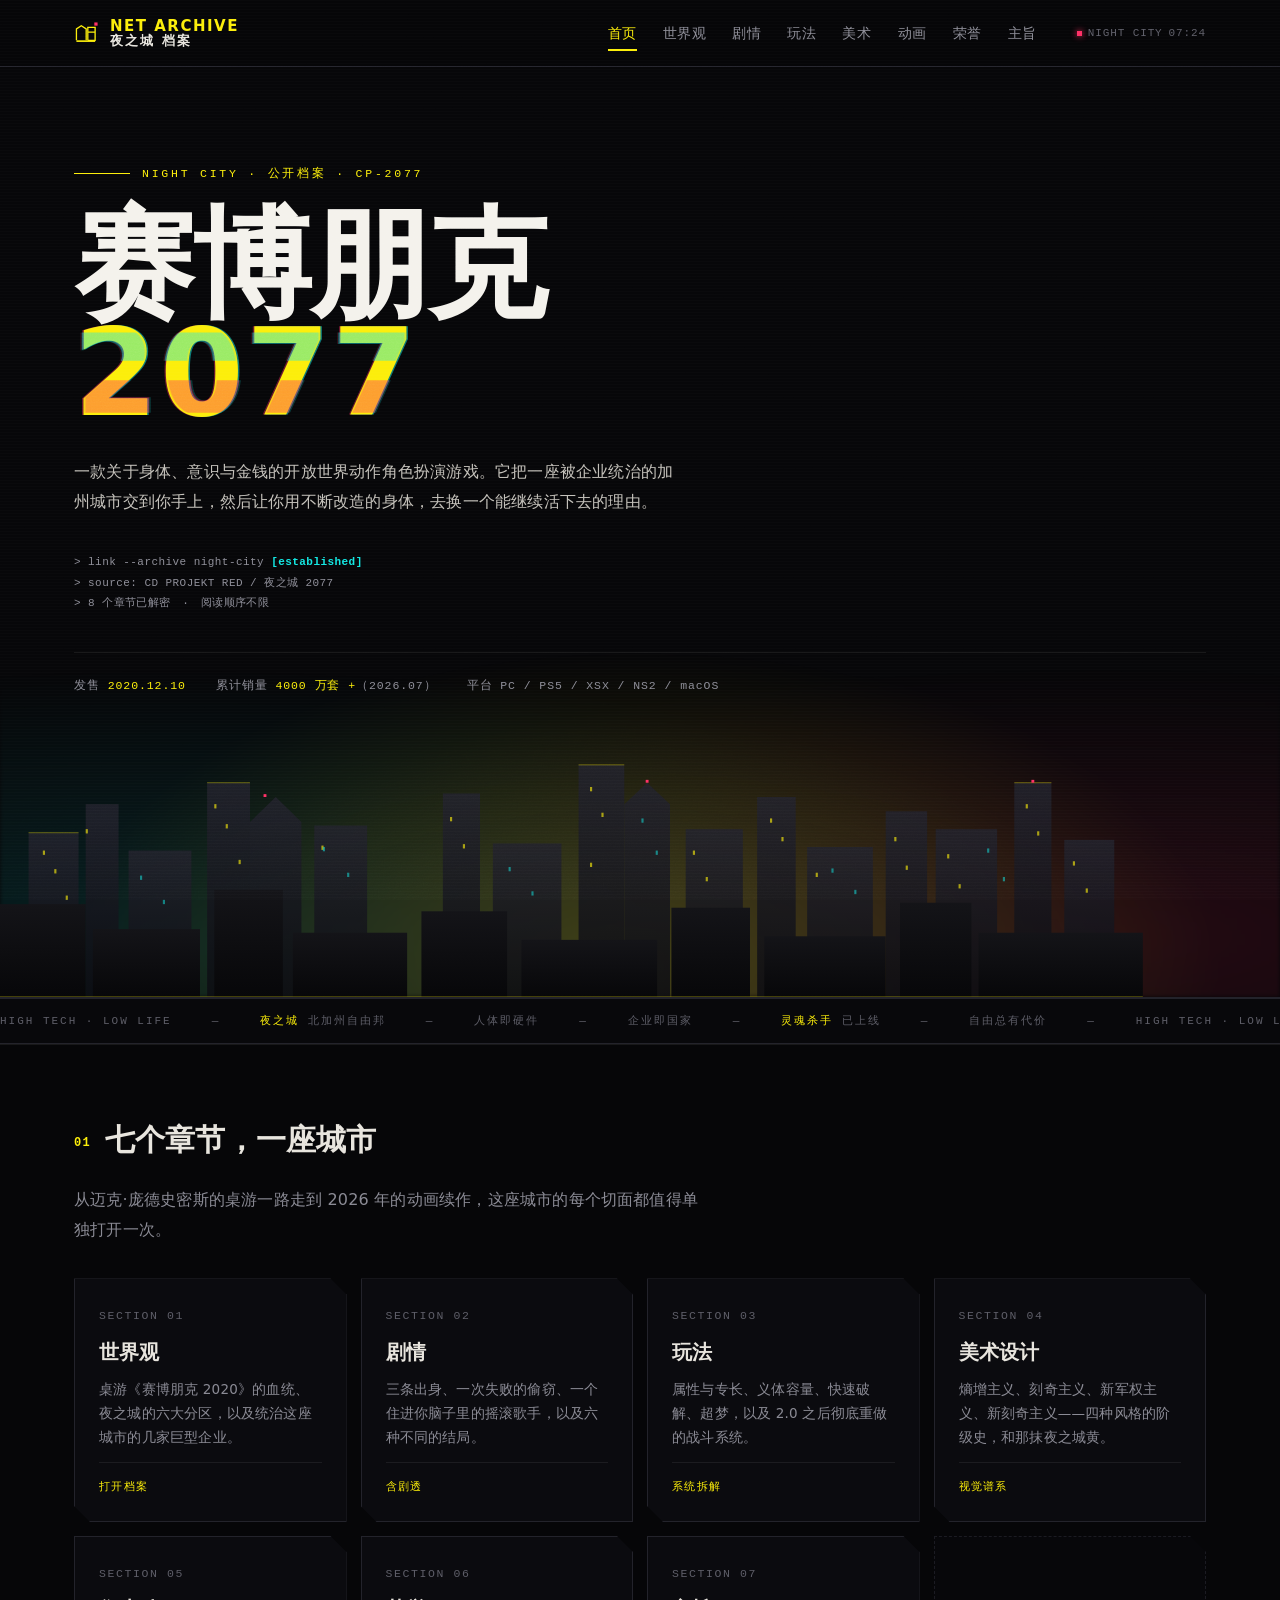
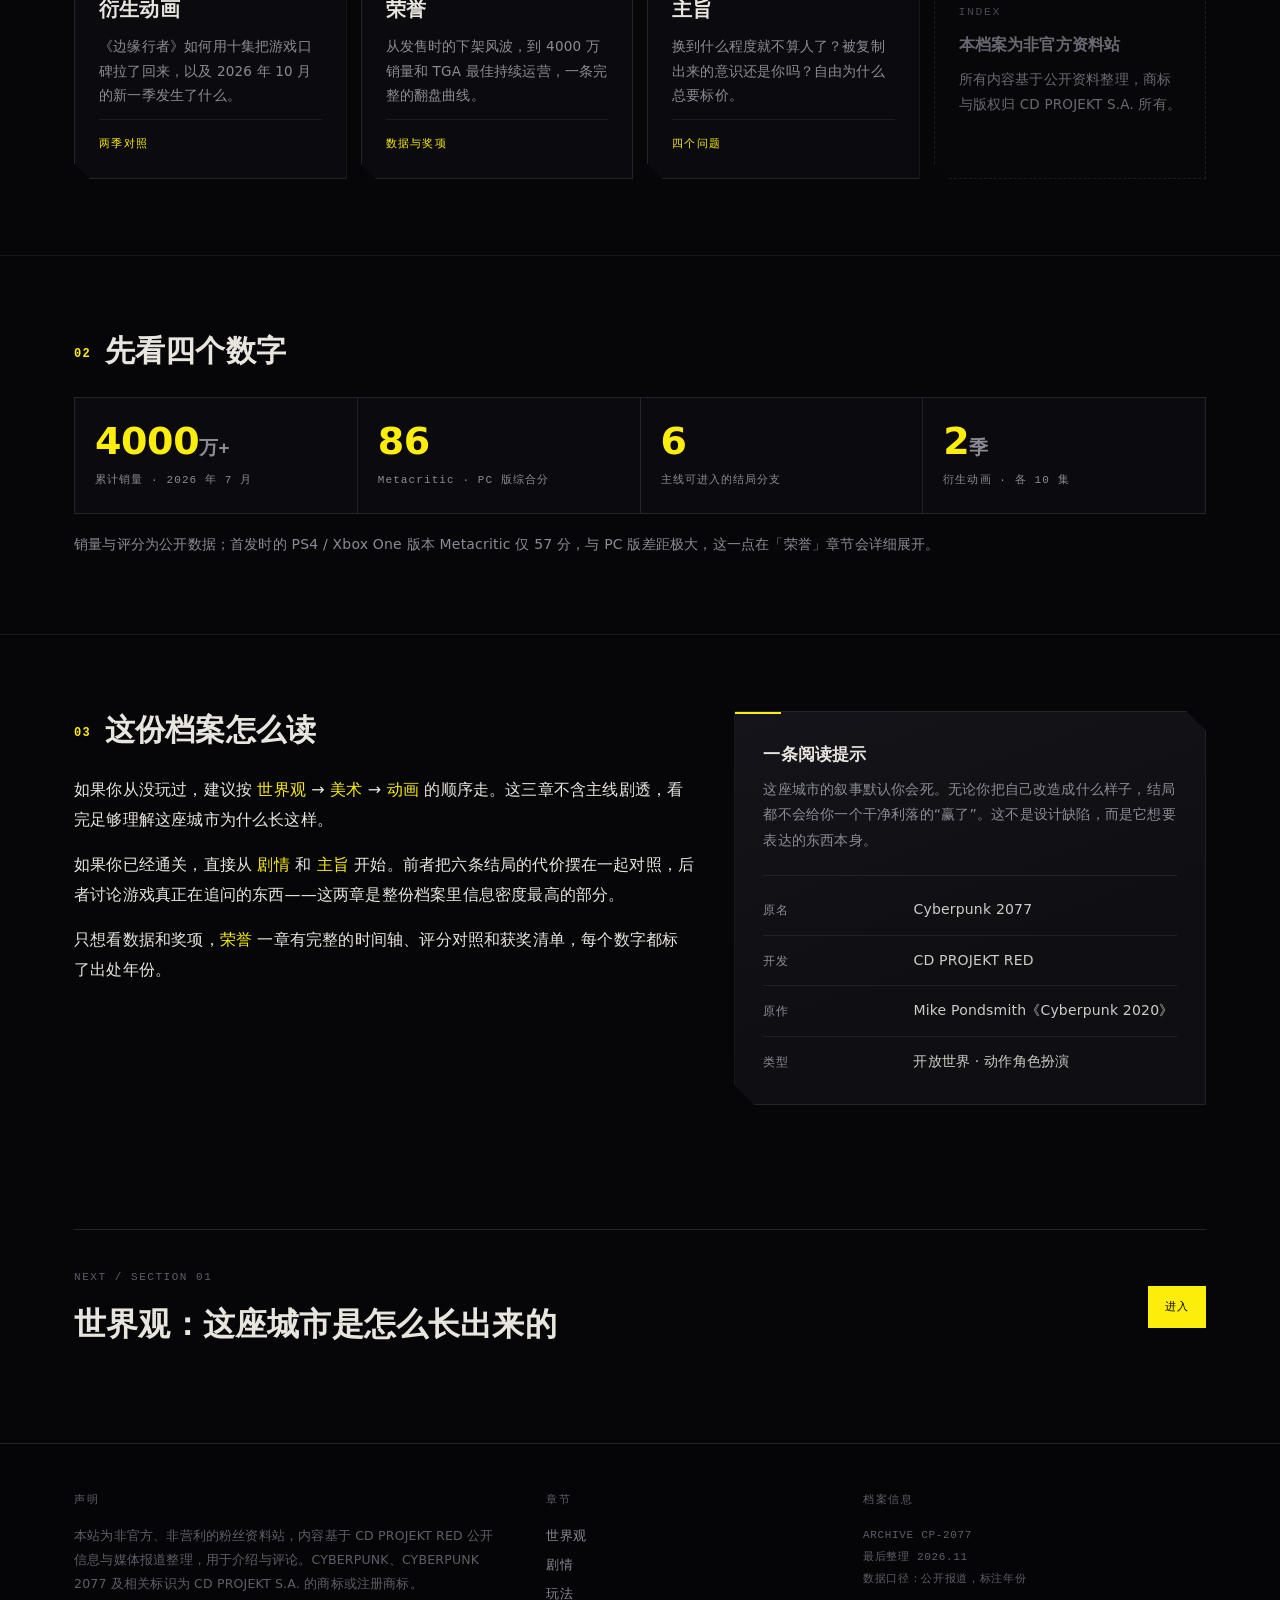
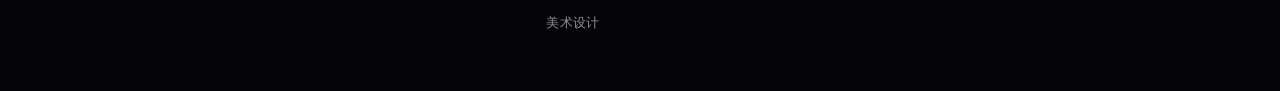
==== index.html @ a68dd6c5 "init: 赛博朋克 2077 中文档案站（八页）" ====
<!DOCTYPE html>
<html lang="zh-CN">
<head>
<meta charset="utf-8">
<meta name="viewport" content="width=device-width, initial-scale=1">
<title>赛博朋克 2077 · 夜之城档案 | 世界观 · 剧情 · 玩法 · 美术 · 动画 · 荣誉 · 主旨</title>
<meta name="description" content="《赛博朋克 2077》中文资料站：夜之城的世界观与历史、主线剧情与结局分支、义体与黑客的玩法系统、四种建筑风格的视觉谱系、《边缘行者》动画、获奖与销量数据，以及游戏真正在讨论的那些问题。">
<meta name="theme-color" content="#060608">
<link rel="icon" type="image/svg+xml" href="data:image/svg+xml,%3Csvg%20xmlns%3D%22http%3A%2F%2Fwww.w3.org%2F2000%2Fsvg%22%20viewBox%3D%220%200%2032%2032%22%3E%3Crect%20width%3D%2232%22%20height%3D%2232%22%20fill%3D%22%23060608%22%2F%3E%3Cpath%20d%3D%22M3%2025V11l6-4%206%204v14%22%20fill%3D%22none%22%20stroke%3D%22%23FCEE0A%22%20stroke-width%3D%221.6%22%2F%3E%3Cpath%20d%3D%22M17%2025V9h9v6h-9%22%20fill%3D%22none%22%20stroke%3D%22%23FCEE0A%22%20stroke-width%3D%221.6%22%2F%3E%3Cpath%20d%3D%22M17%2015h9v10h-9%22%20fill%3D%22none%22%20stroke%3D%22%23FCEE0A%22%20stroke-width%3D%221.6%22%2F%3E%3Crect%20x%3D%223%22%20y%3D%2225%22%20width%3D%2223%22%20height%3D%222%22%20fill%3D%22%23FCEE0A%22%2F%3E%3Crect%20x%3D%2225%22%20y%3D%223%22%20width%3D%224%22%20height%3D%224%22%20fill%3D%22%23FF2E63%22%2F%3E%3C%2Fsvg%3E">
<link rel="preconnect" href="https://miaoda.feishu.cn">
<link rel="stylesheet" href="https://miaoda.feishu.cn/fonts/css2?family=Chakra+Petch:wght@500;600;700&family=Noto+Sans+SC:wght@300;400;700;900&family=Share+Tech+Mono&display=swap">
<link rel="stylesheet" href="assets/style.css">
</head>
<body>

<header class="topbar">
  <div class="topbar-in">
    <a class="brand" href="index.html" aria-label="返回首页">
      <svg viewBox="0 0 32 32" aria-hidden="true">
        <path d="M3 25V11l6-4 6 4v14" fill="none" stroke="#FCEE0A" stroke-width="1.6"/>
        <path d="M17 25V9h9v6h-9M17 15h9v10h-9" fill="none" stroke="#FCEE0A" stroke-width="1.6"/>
        <rect x="3" y="25" width="23" height="2" fill="#FCEE0A"/>
        <rect x="25" y="3" width="4" height="4" fill="#FF2E63"/>
      </svg>
      <span class="brand-txt"><b>NET ARCHIVE</b>夜之城 档案</span>
    </a>
    <nav class="nav">
      <a href="index.html" aria-current="page">首页</a>
      <a href="world.html">世界观</a>
      <a href="story.html">剧情</a>
      <a href="gameplay.html">玩法</a>
      <a href="art.html">美术</a>
      <a href="anime.html">动画</a>
      <a href="awards.html">荣誉</a>
      <a href="themes.html">主旨</a>
    </nav>
    <div class="topbar-meta"><i class="dot-live"></i>NIGHT CITY <span id="sys-clock">--:--</span></div>
  </div>
</header>

<main>

  <!-- ===== HERO ===== -->
  <section class="hero">
    <div class="hero-glow" aria-hidden="true"></div>
    <svg class="skyline" viewBox="0 0 1600 420" preserveAspectRatio="xMidYMax slice" aria-hidden="true">
      <defs>
        <linearGradient id="skA" x1="0" y1="0" x2="0" y2="1">
          <stop offset="0" stop-color="#22222c"/><stop offset="1" stop-color="#0c0c12"/>
        </linearGradient>
        <linearGradient id="skB" x1="0" y1="0" x2="0" y2="1">
          <stop offset="0" stop-color="#141418"/><stop offset="1" stop-color="#070709"/>
        </linearGradient>
      </defs>
      <!-- 远景 -->
      <g fill="url(#skA)" opacity="0.85">
        <rect x="40" y="190" width="70" height="230"/>
        <rect x="120" y="150" width="46" height="270"/>
        <rect x="180" y="215" width="88" height="205"/>
        <rect x="290" y="120" width="60" height="300"/>
        <polygon points="350,420 350,175 386,140 422,175 422,420"/>
        <rect x="440" y="180" width="74" height="240"/>
        <rect x="620" y="135" width="52" height="285"/>
        <rect x="690" y="205" width="96" height="215"/>
        <rect x="810" y="95" width="64" height="325"/>
        <polygon points="874,420 874,150 906,120 938,150 938,420"/>
        <rect x="960" y="185" width="80" height="235"/>
        <rect x="1060" y="140" width="54" height="280"/>
        <rect x="1130" y="210" width="92" height="210"/>
        <rect x="1240" y="160" width="58" height="260"/>
        <rect x="1310" y="185" width="86" height="235"/>
        <rect x="1420" y="120" width="52" height="300"/>
        <rect x="1490" y="200" width="70" height="220"/>
      </g>
      <!-- 亮窗 -->
      <g fill="#FCEE0A" opacity="0.62">
        <rect x="60" y="215" width="3" height="6"/><rect x="76" y="241" width="3" height="6"/>
        <rect x="92" y="278" width="3" height="6"/><rect x="300" y="150" width="3" height="6"/>
        <rect x="316" y="178" width="3" height="6"/><rect x="334" y="228" width="3" height="6"/>
        <rect x="630" y="168" width="3" height="6"/><rect x="648" y="206" width="3" height="6"/>
        <rect x="826" y="126" width="3" height="6"/><rect x="842" y="162" width="3" height="6"/>
        <rect x="826" y="232" width="3" height="6"/><rect x="970" y="215" width="3" height="6"/>
        <rect x="988" y="252" width="3" height="6"/><rect x="1078" y="170" width="3" height="6"/>
        <rect x="1094" y="196" width="3" height="6"/><rect x="1142" y="246" width="3" height="6"/>
        <rect x="1252" y="196" width="3" height="6"/><rect x="1268" y="236" width="3" height="6"/>
        <rect x="1326" y="220" width="3" height="6"/><rect x="1342" y="262" width="3" height="6"/>
        <rect x="1436" y="150" width="3" height="6"/><rect x="1452" y="188" width="3" height="6"/>
        <rect x="1502" y="230" width="3" height="6"/><rect x="1520" y="268" width="3" height="6"/>
        <rect x="120" y="185" width="3" height="6"/><rect x="450" y="208" width="3" height="6"/>
      </g>
      <g fill="#12E7E2" opacity="0.5">
        <rect x="196" y="250" width="3" height="6"/><rect x="228" y="284" width="3" height="6"/>
        <rect x="452" y="210" width="3" height="6"/><rect x="486" y="246" width="3" height="6"/>
        <rect x="712" y="238" width="3" height="6"/><rect x="744" y="272" width="3" height="6"/>
        <rect x="898" y="170" width="3" height="6"/><rect x="918" y="215" width="3" height="6"/>
        <rect x="1164" y="240" width="3" height="6"/><rect x="1196" y="270" width="3" height="6"/>
        <rect x="1382" y="212" width="3" height="6"/><rect x="1404" y="252" width="3" height="6"/>
      </g>
      <!-- 前景 -->
      <g fill="url(#skB)">
        <rect x="0" y="290" width="120" height="130"/>
        <rect x="130" y="325" width="150" height="95"/>
        <rect x="300" y="270" width="96" height="150"/>
        <rect x="410" y="330" width="160" height="90"/>
        <rect x="590" y="300" width="120" height="120"/>
        <rect x="730" y="340" width="190" height="80"/>
        <rect x="940" y="295" width="110" height="125"/>
        <rect x="1070" y="335" width="170" height="85"/>
        <rect x="1260" y="288" width="100" height="132"/>
        <rect x="1370" y="330" width="230" height="90"/>
      </g>
      <!-- 天际线高光 -->
      <g stroke="#FCEE0A" stroke-width="1" opacity="0.5" fill="none">
        <path d="M40 190h70"/><path d="M290 120h60"/><path d="M810 95h64"/><path d="M1420 120h52"/>
      </g>
      <!-- 航空警示灯 -->
      <g fill="#FF2E63">
        <rect x="369" y="136" width="4" height="4"/>
        <rect x="904" y="116" width="4" height="4"/>
        <rect x="1444" y="116" width="4" height="4"/>
      </g>
      <rect x="0" y="419" width="1600" height="1" fill="#FCEE0A" opacity="0.35"/>
    </svg>

    <div class="hero-in wrap">
      <div class="hero-tag"><span class="bar"></span>NIGHT CITY · 公开档案 · CP-2077</div>
      <h1 class="hero-title">
        <span class="l1">赛博朋克</span>
        <span class="l2 glitch" data-t="2077">2077</span>
      </h1>
      <p class="hero-sub">一款关于身体、意识与金钱的开放世界动作角色扮演游戏。它把一座被企业统治的加州城市交到你手上，然后让你用不断改造的身体，去换一个能继续活下去的理由。</p>

      <div class="boot" aria-label="档案状态">
        <span>&gt; link --archive night-city <b class="ok">[established]</b></span>
        <span>&gt; source: CD PROJEKT RED / 夜之城 2077</span>
        <span>&gt; 8 个章节已解密　·　阅读顺序不限</span>
      </div>

      <div class="hero-foot">
        <span>发售 <b>2020.12.10</b></span>
        <span>累计销量 <b>4000 万套 +</b>（2026.07）</span>
        <span>平台 PC / PS5 / XSX / NS2 / macOS</span>
      </div>
    </div>
  </section>

  <div class="scroller" aria-hidden="true">
    <div class="scroller-in">
      <span>HIGH TECH · LOW LIFE</span><span>—</span><span><b>夜之城</b> 北加州自由邦</span><span>—</span><span>人体即硬件</span><span>—</span><span>企业即国家</span><span>—</span><span><b>灵魂杀手</b> 已上线</span><span>—</span><span>自由总有代价</span><span>—</span>
      <span>HIGH TECH · LOW LIFE</span><span>—</span><span><b>夜之城</b> 北加州自由邦</span><span>—</span><span>人体即硬件</span><span>—</span><span>企业即国家</span><span>—</span><span><b>灵魂杀手</b> 已上线</span><span>—</span><span>自由总有代价</span><span>—</span>
    </div>
  </div>

  <!-- ===== 章节导览 ===== -->
  <section class="section">
    <div class="wrap">
      <h2><span class="no">01</span>七个章节，一座城市</h2>
      <p class="body-col muted" style="margin-bottom:34px">从迈克·庞德史密斯的桌游一路走到 2026 年的动画续作，这座城市的每个切面都值得单独打开一次。</p>

      <div class="chapter-grid">
        <a class="card" href="world.html">
          <span class="c-no">SECTION 01</span>
          <span class="c-title">世界观</span>
          <p class="c-desc">桌游《赛博朋克 2020》的血统、夜之城的六大分区，以及统治这座城市的几家巨型企业。</p>
          <span class="c-foot">打开档案</span>
        </a>
        <a class="card" href="story.html">
          <span class="c-no">SECTION 02</span>
          <span class="c-title">剧情</span>
          <p class="c-desc">三条出身、一次失败的偷窃、一个住进你脑子里的摇滚歌手，以及六种不同的结局。</p>
          <span class="c-foot">含剧透</span>
        </a>
        <a class="card" href="gameplay.html">
          <span class="c-no">SECTION 03</span>
          <span class="c-title">玩法</span>
          <p class="c-desc">属性与专长、义体容量、快速破解、超梦，以及 2.0 之后彻底重做的战斗系统。</p>
          <span class="c-foot">系统拆解</span>
        </a>
        <a class="card" href="art.html">
          <span class="c-no">SECTION 04</span>
          <span class="c-title">美术设计</span>
          <p class="c-desc">熵增主义、刻奇主义、新军权主义、新刻奇主义——四种风格的阶级史，和那抹夜之城黄。</p>
          <span class="c-foot">视觉谱系</span>
        </a>
        <a class="card" href="anime.html">
          <span class="c-no">SECTION 05</span>
          <span class="c-title">衍生动画</span>
          <p class="c-desc">《边缘行者》如何用十集把游戏口碑拉了回来，以及 2026 年 10 月的新一季发生了什么。</p>
          <span class="c-foot">两季对照</span>
        </a>
        <a class="card" href="awards.html">
          <span class="c-no">SECTION 06</span>
          <span class="c-title">荣誉</span>
          <p class="c-desc">从发售时的下架风波，到 4000 万销量和 TGA 最佳持续运营，一条完整的翻盘曲线。</p>
          <span class="c-foot">数据与奖项</span>
        </a>
        <a class="card" href="themes.html">
          <span class="c-no">SECTION 07</span>
          <span class="c-title">主旨</span>
          <p class="c-desc">换到什么程度就不算人了？被复制出来的意识还是你吗？自由为什么总要标价。</p>
          <span class="c-foot">四个问题</span>
        </a>
        <div class="card" style="background:#08080b;border-style:dashed;justify-content:center;opacity:.75">
          <span class="c-no">INDEX</span>
          <span class="c-title" style="font-size:16px;color:var(--mut)">本档案为非官方资料站</span>
          <p class="c-desc">所有内容基于公开资料整理，商标与版权归 CD PROJEKT S.A. 所有。</p>
        </div>
      </div>
    </div>
  </section>

  <!-- ===== 关键数字 ===== -->
  <section class="section">
    <div class="wrap">
      <h2><span class="no">02</span>先看四个数字</h2>
      <div class="stat-grid">
        <div class="stat">
          <span class="v">4000<small>万+</small></span>
          <span class="k">累计销量 · 2026 年 7 月</span>
        </div>
        <div class="stat">
          <span class="v">86</span>
          <span class="k">Metacritic · PC 版综合分</span>
        </div>
        <div class="stat">
          <span class="v">6</span>
          <span class="k">主线可进入的结局分支</span>
        </div>
        <div class="stat">
          <span class="v">2<small>季</small></span>
          <span class="k">衍生动画 · 各 10 集</span>
        </div>
      </div>
      <p class="small muted" style="margin-top:18px">销量与评分为公开数据；首发时的 PS4 / Xbox One 版本 Metacritic 仅 57 分，与 PC 版差距极大，这一点在「荣誉」章节会详细展开。</p>
    </div>
  </section>

  <!-- ===== 阅读指引 ===== -->
  <section class="section">
    <div class="wrap split-wide">
      <div>
        <h2><span class="no">03</span>这份档案怎么读</h2>
        <div class="body-col">
          <p>如果你从没玩过，建议按 <a href="world.html">世界观</a> → <a href="art.html">美术</a> → <a href="anime.html">动画</a> 的顺序走。这三章不含主线剧透，看完足够理解这座城市为什么长这样。</p>
          <p>如果你已经通关，直接从 <a href="story.html">剧情</a> 和 <a href="themes.html">主旨</a> 开始。前者把六条结局的代价摆在一起对照，后者讨论游戏真正在追问的东西——这两章是整份档案里信息密度最高的部分。</p>
          <p>只想看数据和奖项，<a href="awards.html">荣誉</a> 一章有完整的时间轴、评分对照和获奖清单，每个数字都标了出处年份。</p>
        </div>
      </div>
      <div class="panel cut">
        <h3>一条阅读提示</h3>
        <p class="small muted">这座城市的叙事默认你会死。无论你把自己改造成什么样子，结局都不会给你一个干净利落的“赢了”。这不是设计缺陷，而是它想要表达的东西本身。</p>
        <div class="hr" style="margin:22px 0"></div>
        <div class="spec">
          <ul class="spec" style="padding:0">
            <li><span class="k">原名</span><span class="v">Cyberpunk 2077</span></li>
            <li><span class="k">开发</span><span class="v">CD PROJEKT RED</span></li>
            <li><span class="k">原作</span><span class="v">Mike Pondsmith《Cyberpunk 2020》</span></li>
            <li><span class="k">类型</span><span class="v">开放世界 · 动作角色扮演</span></li>
          </ul>
        </div>
      </div>
    </div>
  </section>

  <!-- ===== 下一页 ===== -->
  <section class="section-tight">
    <div class="wrap">
      <div class="next-nav">
        <div>
          <span class="nn-k">NEXT / SECTION 01</span>
          <span class="nn-t">世界观：这座城市是怎么长出来的</span>
        </div>
        <a href="world.html" class="tag on" style="padding:10px 16px">进入</a>
      </div>
    </div>
  </section>

</main>

<footer>
  <div class="foot-in">
    <div class="foot">
      <h5>声明</h5>
      <p>本站为非官方、非营利的粉丝资料站，内容基于 CD PROJEKT RED 公开信息与媒体报道整理，用于介绍与评论。CYBERPUNK、CYBERPUNK 2077 及相关标识为 CD PROJEKT S.A. 的商标或注册商标。</p>
    </div>
    <div class="foot">
      <h5>章节</h5>
      <div class="foot-links">
        <a href="world.html">世界观</a>
        <a href="story.html">剧情</a>
        <a href="gameplay.html">玩法</a>
        <a href="art.html">美术设计</a>
      </div>
    </div>
    <div class="foot">
      <h5>档案信息</h5>
      <div class="foot-meta">
        ARCHIVE CP-2077<br>
        最后整理 2026.11<br>
        数据口径：公开报道，标注年份
      </div>
    </div>
  </div>
</footer>

<script src="assets/main.js"></script>
</body>
</html>
---- assets/style.css ----
/* ============================================================
   CYBERPUNK 2077 // NET ARCHIVE
   全站样式：夜之城黄 + 纯黑，切角面板，HUD 等宽字
   ============================================================ */

*, *::before, *::after { box-sizing: border-box; }

:root {
  --bg:        #060608;
  --bg-2:      #0b0b0f;
  --panel:     #0e0e13;
  --panel-2:   #14141a;
  --line:      #23232b;
  --line-soft: rgba(255, 255, 255, 0.07);
  --yellow:    #fcee0a;
  --cyan:      #12e7e2;
  --magenta:   #ff2e63;
  --txt:       #e8e5de;
  --mut:       #8b8b95;
  --dim:       #5e5e68;

  --sans: "Noto Sans SC", "Source Han Sans SC", "Microsoft YaHei", system-ui, sans-serif;
  --disp: "Chakra Petch", "Noto Sans SC", "Microsoft YaHei", system-ui, sans-serif;
  --mono: "Share Tech Mono", "Consolas", "Courier New", monospace;

  --maxw: 1180px;
  --pad: 24px;
}

html { -webkit-text-size-adjust: 100%; scroll-behavior: smooth; }
@media (prefers-reduced-motion: reduce) { html { scroll-behavior: auto; } }

body {
  margin: 0;
  background: var(--bg);
  color: var(--txt);
  font-family: var(--sans);
  font-size: 16px;
  line-height: 1.85;
  letter-spacing: 0.012em;
  overflow-x: hidden;
  -webkit-font-smoothing: antialiased;
}

/* 胶片颗粒 + 扫描线：全站材质层 */
body::before {
  content: "";
  position: fixed; inset: 0;
  z-index: 9998;
  pointer-events: none;
  opacity: 0.3;
  mix-blend-mode: overlay;
  background-image: url("data:image/svg+xml;utf8,%3Csvg xmlns='http://www.w3.org/2000/svg' width='180' height='180'%3E%3Cfilter id='n'%3E%3CfeTurbulence type='fractalNoise' baseFrequency='0.82' numOctaves='3' stitchTiles='stitch'/%3E%3CfeColorMatrix type='saturate' values='0'/%3E%3C/filter%3E%3Crect width='180' height='180' filter='url(%23n)' opacity='0.5'/%3E%3C/svg%3E");
}
body::after {
  content: "";
  position: fixed; inset: 0;
  z-index: 9999;
  pointer-events: none;
  opacity: 0.55;
  background: repeating-linear-gradient(to bottom, rgba(255,255,255,0.03) 0 1px, transparent 1px 3px);
}
@media (prefers-reduced-motion: reduce) {
  body::before { opacity: 0.18; }
}

::selection { background: var(--yellow); color: #000; }

img, svg { max-width: 100%; }
a { color: var(--yellow); text-decoration: none; }
a:hover { text-decoration: underline; text-underline-offset: 3px; }

:focus-visible {
  outline: 2px solid var(--yellow);
  outline-offset: 3px;
}

/* ===================== 顶栏 ===================== */
.topbar {
  position: sticky; top: 0; z-index: 100;
  background: rgba(6, 6, 8, 0.96);
  border-bottom: 1px solid var(--line);
}
.topbar-in {
  max-width: var(--maxw);
  margin: 0 auto;
  padding: 0 var(--pad);
  height: 66px;
  display: flex;
  align-items: center;
  gap: 28px;
}
.brand {
  display: flex; align-items: center; gap: 10px;
  flex: 0 0 auto;
}
.brand svg { width: 26px; height: 26px; display: block; }
.brand-txt {
  font-family: var(--disp);
  font-weight: 700;
  font-size: 13px;
  letter-spacing: 0.16em;
  color: var(--txt);
  line-height: 1.1;
  white-space: nowrap;
}
.brand-txt b { display: block; color: var(--yellow); font-size: 15px; letter-spacing: 0.1em; }

.nav {
  display: flex;
  align-items: center;
  gap: 2px;
  margin-left: auto;
  overflow-x: auto;
  scrollbar-width: none;
}
.nav::-webkit-scrollbar { display: none; }
.nav a {
  position: relative;
  padding: 8px 12px;
  font-size: 13.5px;
  color: var(--mut);
  white-space: nowrap;
  letter-spacing: 0.04em;
  transition: color 0.15s;
}
.nav a::after {
  content: "";
  position: absolute;
  left: 12px; bottom: 2px;
  width: 0; height: 2px;
  background: var(--yellow);
  transition: width 0.18s ease;
}
.nav a:hover { color: var(--txt); text-decoration: none; }
.nav a:hover::after { width: calc(100% - 24px); }
.nav a[aria-current="page"] { color: var(--yellow); }
.nav a[aria-current="page"]::after { width: calc(100% - 24px); }

.topbar-meta {
  font-family: var(--mono);
  font-size: 11px;
  color: var(--dim);
  letter-spacing: 0.08em;
  white-space: nowrap;
  display: flex; align-items: center; gap: 6px;
  flex: 0 0 auto;
}
.dot-live {
  width: 5px; height: 5px; background: var(--magenta);
  box-shadow: 0 0 6px var(--magenta);
  display: inline-block;
}
@media (max-width: 1080px) { .topbar-meta { display: none; } }
@media (max-width: 860px) {
  .topbar-in { gap: 14px; height: 58px; }
  .brand-txt b { font-size: 13px; }
  .nav a { padding: 12px 9px; font-size: 12.5px; }
  .nav a::after { left: 9px; bottom: 7px; }
  .nav a:hover::after, .nav a[aria-current="page"]::after { width: calc(100% - 18px); }
  .foot-links { gap: 0; }
  .foot-links a { padding: 10px 0; display: block; }
}

/* ===================== 布局 ===================== */
.wrap { max-width: var(--maxw); margin: 0 auto; padding: 0 var(--pad); }
.section { padding: 76px 0; border-top: 1px solid var(--line-soft); }
.section-tight { padding: 48px 0; }
.section > .wrap { }
@media (max-width: 700px) { .section { padding: 52px 0; } }

/* ===================== 页头 ===================== */
.page-head { padding: 84px 0 52px; position: relative; }
.page-head::before {
  content: "";
  position: absolute; left: 0; top: 0; bottom: 0;
  width: 1px; background: linear-gradient(to bottom, var(--yellow), transparent 70%);
  opacity: 0.5;
}
.eyebrow {
  font-family: var(--mono);
  font-size: 11.5px;
  letter-spacing: 0.22em;
  color: var(--yellow);
  display: flex; align-items: center; gap: 10px;
  margin-bottom: 22px;
}
.eyebrow .sq { width: 7px; height: 7px; background: var(--yellow); display: inline-block; }
.eyebrow .idx { color: var(--dim); }
h1 {
  font-family: var(--disp);
  font-weight: 700;
  font-size: clamp(30px, 4.6vw, 54px);
  line-height: 1.14;
  letter-spacing: -0.01em;
  margin: 0 0 20px;
  max-width: 22em;
}
h1 .hl { color: var(--yellow); }
.lede {
  font-size: 17px;
  line-height: 1.85;
  color: #b8b6b0;
  max-width: 42em;
  margin: 0;
}
@media (max-width: 700px) { .page-head { padding: 56px 0 36px; } .lede { font-size: 15.5px; } }

/* 小标签行 */
.meta-row {
  display: flex; flex-wrap: wrap; gap: 8px 18px;
  margin-top: 28px;
  font-family: var(--mono);
  font-size: 11.5px;
  color: var(--mut);
  letter-spacing: 0.06em;
}
.meta-row span { display: inline-flex; align-items: center; gap: 8px; }
.meta-row span::before {
  content: ""; width: 12px; height: 1px; background: var(--dim); display: inline-block;
}

/* ===================== 小标题 ===================== */
h2 {
  font-family: var(--disp);
  font-weight: 700;
  font-size: clamp(22px, 2.5vw, 30px);
  line-height: 1.28;
  margin: 0 0 26px;
  display: flex;
  align-items: baseline;
  gap: 14px;
}
h2 .no {
  font-family: var(--mono);
  font-size: 12px;
  color: var(--yellow);
  letter-spacing: 0.1em;
  flex: 0 0 auto;
  transform: translateY(-4px);
}
h3 {
  font-family: var(--sans);
  font-weight: 700;
  font-size: 17px;
  line-height: 1.5;
  margin: 0 0 10px;
  letter-spacing: 0.01em;
}
p { margin: 0 0 16px; }
p:last-child { margin-bottom: 0; }
.body-col { max-width: 40em; }
.muted { color: var(--mut); }
.small { font-size: 14px; line-height: 1.8; }

/* ===================== 面板 ===================== */
.panel {
  position: relative;
  background: linear-gradient(160deg, var(--panel-2), var(--panel) 62%);
  border: 1px solid var(--line);
  padding: 30px 28px;
}
.cut { clip-path: polygon(0 0, calc(100% - 20px) 0, 100% 20px, 100% 100%, 20px 100%, 0 calc(100% - 20px)); }
.cut-sm { clip-path: polygon(0 0, calc(100% - 12px) 0, 100% 12px, 100% 100%, 12px 100%, 0 calc(100% - 12px)); }

.panel::before {
  content: "";
  position: absolute; top: 0; left: 0;
  width: 46px; height: 2px;
  background: var(--yellow);
}

/* 网格 */
.g2 { display: grid; grid-template-columns: repeat(2, minmax(0, 1fr)); gap: 22px; }
.g3 { display: grid; grid-template-columns: repeat(3, minmax(0, 1fr)); gap: 18px; }
.g4 { display: grid; grid-template-columns: repeat(4, minmax(0, 1fr)); gap: 16px; }
.split { display: grid; grid-template-columns: 1fr 1fr; gap: 40px; align-items: start; }
.split-wide { display: grid; grid-template-columns: 1.25fr 0.95fr; gap: 40px; align-items: start; }
@media (max-width: 900px) {
  .g2, .g3, .g4, .split, .split-wide { grid-template-columns: 1fr; gap: 18px; }
}

/* ===================== 数据 ===================== */
.stat-grid {
  display: grid;
  grid-template-columns: repeat(4, minmax(0, 1fr));
  border-top: 1px solid var(--line);
  border-left: 1px solid var(--line);
}
.stat {
  padding: 24px 20px;
  border-right: 1px solid var(--line);
  border-bottom: 1px solid var(--line);
  background: var(--bg-2);
}
.stat .v {
  font-family: var(--disp);
  font-weight: 700;
  font-size: clamp(26px, 3vw, 38px);
  line-height: 1;
  color: var(--yellow);
  letter-spacing: -0.01em;
  display: block;
}
.stat .v small { font-size: 0.5em; color: var(--mut); font-family: var(--mono); letter-spacing: 0; }
.stat .k {
  font-family: var(--mono);
  font-size: 11px;
  color: var(--mut);
  letter-spacing: 0.1em;
  margin-top: 12px;
  display: block;
  line-height: 1.6;
}
@media (max-width: 760px) {
  .stat-grid { grid-template-columns: repeat(2, minmax(0, 1fr)); }
}

/* ===================== 卡片 ===================== */
.card {
  position: relative;
  display: flex;
  flex-direction: column;
  gap: 12px;
  padding: 26px 24px 24px;
  background: var(--bg-2);
  border: 1px solid var(--line);
  transition: border-color 0.18s, background 0.18s, transform 0.18s;
  clip-path: polygon(0 0, calc(100% - 16px) 0, 100% 16px, 100% 100%, 16px 100%, 0 calc(100% - 16px));
}
.card:hover {
  border-color: rgba(252, 238, 10, 0.55);
  background: #101017;
  text-decoration: none;
}
.card .c-no {
  font-family: var(--mono);
  font-size: 11.5px;
  letter-spacing: 0.14em;
  color: var(--dim);
}
.card .c-title {
  font-family: var(--disp);
  font-weight: 700;
  font-size: 20px;
  line-height: 1.3;
  color: var(--txt);
}
.card .c-desc {
  font-size: 13.5px;
  line-height: 1.8;
  color: var(--mut);
  margin: 0;
}
.card .c-foot {
  margin-top: auto;
  padding-top: 14px;
  border-top: 1px solid var(--line-soft);
  font-family: var(--mono);
  font-size: 11px;
  letter-spacing: 0.12em;
  color: var(--yellow);
}

/* ===================== 表格 ===================== */
.tbl {
  width: 100%;
  border-collapse: collapse;
  table-layout: fixed;
  font-size: 14px;
}
.tbl th, .tbl td {
  border-bottom: 1px solid var(--line);
  padding: 14px 12px;
  text-align: left;
  vertical-align: top;
  line-height: 1.7;
}
.tbl th {
  font-family: var(--mono);
  font-size: 11px;
  letter-spacing: 0.1em;
  color: var(--mut);
  font-weight: 400;
  text-transform: none;
  background: #0a0a0e;
}
.tbl td:first-child { color: var(--txt); }
.tbl .em { color: var(--yellow); }
.tbl td.sm { font-size: 13px; color: var(--mut); }
.tbl-wrap { border: 1px solid var(--line); overflow-x: auto; }
@media (max-width: 700px) { .tbl { font-size: 13px; } .tbl th, .tbl td { padding: 11px 9px; } }

/* ===================== 时间轴 ===================== */
.tl { display: grid; row-gap: 0; }
.tl-row {
  display: grid;
  grid-template-columns: 104px 40px 1fr;
  column-gap: 0;
  align-items: start;
}
.tl-time {
  font-family: var(--mono);
  font-size: 12.5px;
  color: var(--yellow);
  letter-spacing: 0.04em;
  padding: 2px 14px 34px 0;
  text-align: right;
  line-height: 1.7;
}
.tl-axis { position: relative; align-self: stretch; }
.tl-axis::before {
  content: "";
  position: absolute;
  left: 50%;
  top: 8px;
  bottom: -8px;
  width: 1px;
  background: var(--line);
  transform: translateX(-50%);
}
.tl-row:last-child .tl-axis::before { bottom: 50%; }
.tl-dot {
  position: absolute;
  left: 50%;
  top: 4px;
  width: 9px; height: 9px;
  background: var(--bg);
  border: 1px solid var(--yellow);
  transform: translate(-50%, 0) rotate(45deg);
  justify-self: center;
}
.tl-body { padding: 0 0 34px 18px; }
.tl-body h4 {
  font-family: var(--sans);
  font-weight: 700;
  font-size: 15.5px;
  margin: 0 0 6px;
  line-height: 1.5;
}
.tl-body p { font-size: 13.5px; color: var(--mut); margin: 0; max-width: 40em; }
@media (max-width: 700px) {
  .tl-row { grid-template-columns: 74px 28px 1fr; }
  .tl-time { font-size: 11px; padding-right: 8px; }
  .tl-dot { width: 7px; height: 7px; }
  .tl-body { padding-left: 12px; }
}

/* ===================== 列表 ===================== */
.spec {
  list-style: none;
  margin: 0;
  padding: 0;
}
.spec li {
  display: grid;
  grid-template-columns: 132px 1fr;
  gap: 18px;
  padding: 13px 0;
  border-bottom: 1px solid var(--line-soft);
  font-size: 14px;
  line-height: 1.7;
}
.spec li:first-child { padding-top: 0; }
.spec li:last-child { border-bottom: 0; padding-bottom: 0; }
.spec .k {
  font-family: var(--mono);
  font-size: 11.5px;
  letter-spacing: 0.08em;
  color: var(--mut);
  padding-top: 3px;
}
.spec .v { color: #cfccc5; }
@media (max-width: 620px) {
  .spec li { grid-template-columns: 1fr; gap: 3px; }
}

/* 标签 */
.tags { display: flex; flex-wrap: wrap; gap: 8px; }
.tag {
  font-family: var(--mono);
  font-size: 11px;
  letter-spacing: 0.08em;
  color: var(--mut);
  border: 1px solid var(--line);
  padding: 4px 9px;
  background: #0a0a0e;
}
.tag.on { color: #000; background: var(--yellow); border-color: var(--yellow); }

/* 引用块 */
.quote {
  border-left: 2px solid var(--yellow);
  padding: 4px 0 4px 22px;
  font-size: 16px;
  line-height: 1.85;
  color: #dedbd4;
}
.quote .who {
  display: block;
  margin-top: 12px;
  font-family: var(--mono);
  font-size: 11px;
  color: var(--mut);
  letter-spacing: 0.1em;
}

/* 强调条 */
.note {
  border: 1px solid var(--line);
  border-left: 2px solid var(--cyan);
  background: #0a0a0e;
  padding: 16px 20px;
  font-size: 13.5px;
  line-height: 1.8;
  color: #a9a7a1;
}
.note b { color: var(--txt); font-weight: 700; }

/* ===================== 夜之城色板 ===================== */
.swatch {
  position: relative;
  height: 148px;
  border: 1px solid var(--line);
  display: flex;
  flex-direction: column;
  justify-content: flex-end;
  padding: 14px;
}
.swatch .s-name { font-family: var(--disp); font-weight: 700; font-size: 16px; line-height: 1.3; }
.swatch .s-hex { font-family: var(--mono); font-size: 11px; letter-spacing: 0.08em; opacity: 0.85; }
.swatch.on-dark { color: #06060a; }
.swatch.on-light { color: #f2f0ea; }

/* ===================== 页脚 ===================== */
footer {
  border-top: 1px solid var(--line);
  margin-top: 40px;
  padding: 46px 0 56px;
  background: #050507;
}
.foot-in {
  max-width: var(--maxw);
  margin: 0 auto;
  padding: 0 var(--pad);
  display: grid;
  grid-template-columns: 1.4fr 0.9fr 1.1fr;
  gap: 36px;
}
.foot h5 {
  font-family: var(--mono);
  font-size: 11px;
  letter-spacing: 0.14em;
  color: var(--dim);
  margin: 0 0 14px;
  font-weight: 400;
}
.foot p { font-size: 12.5px; line-height: 1.9; color: var(--dim); max-width: 34em; margin: 0; }
.foot-links { display: flex; flex-direction: column; gap: 6px; }
.foot-links a { font-size: 12.5px; color: var(--mut); }
.foot-meta {
  font-family: var(--mono);
  font-size: 11px;
  color: var(--dim);
  letter-spacing: 0.06em;
  line-height: 2;
}
@media (max-width: 820px) {
  .foot-in { grid-template-columns: 1fr; gap: 26px; }
}

/* ===================== 首页 Hero ===================== */
.hero {
  position: relative;
  min-height: 0;
  display: flex;
  align-items: flex-start;
  padding: 96px 0 300px;
  overflow: hidden;
  border-bottom: 1px solid var(--line);
  isolation: isolate;
}
.hero-glow {
  position: absolute;
  z-index: -1;
  left: 50%; bottom: 0;
  width: 100vw; height: 380px;
  transform: translateX(-50%);
  background:
    radial-gradient(ellipse at 50% 92%, rgba(252, 238, 10, 0.20), transparent 64%),
    radial-gradient(ellipse at 14% 86%, rgba(18, 231, 226, 0.12), transparent 60%),
    radial-gradient(ellipse at 86% 84%, rgba(255, 46, 99, 0.12), transparent 60%);
  filter: blur(2px);
}
.skyline {
  position: absolute;
  z-index: -1;
  left: 0; right: 0; bottom: 0;
  height: 300px;
  opacity: 1;
  pointer-events: none;
}
/* 顶部压暗层：保证天际线之上的标题对比度 */
.hero::before {
  content: "";
  position: absolute; inset: 0;
  z-index: -1;
  pointer-events: none;
  background:
    linear-gradient(180deg, rgba(6,6,8,0.88), rgba(6,6,8,0) 30%),
    linear-gradient(0deg, rgba(6,6,8,0.45), rgba(6,6,8,0) 26%);
}
.hero-in { position: relative; width: 100%; }
.hero-tag {
  font-family: var(--mono);
  font-size: 11.5px;
  letter-spacing: 0.24em;
  color: var(--yellow);
  display: flex; align-items: center; gap: 12px;
  margin-bottom: 26px;
}
.hero-tag .bar { width: 56px; height: 1px; background: var(--yellow); }

.hero-title {
  font-family: var(--disp);
  font-weight: 700;
  margin: 0;
  line-height: 0.9;
  letter-spacing: -0.02em;
  font-size: clamp(46px, 9.4vw, 132px);
}
.hero-title .l1 { display: block; color: #f4f2ec; }
.hero-title .l2 {
  display: block;
  color: var(--yellow);
  letter-spacing: 0.02em;
}

/* 故障字：RGB 分色偏移 */
.glitch {
  position: relative;
  display: inline-block;
  text-shadow: 0.012em 0 rgba(18, 231, 226, 0.5), -0.012em 0 rgba(255, 46, 99, 0.4);
  animation: glitch-shift 6s steps(1) infinite;
}
.glitch::before,
.glitch::after {
  content: attr(data-t);
  position: absolute;
  left: 0; top: 0;
  width: 100%;
  opacity: 0.42;
  pointer-events: none;
}
.glitch::before { color: var(--cyan); transform: translate(-2px, 1px); clip-path: inset(12% 0 62% 0); animation: g1 5.2s steps(1) infinite; }
.glitch::after  { color: var(--magenta); transform: translate(2px, -1px); clip-path: inset(58% 0 12% 0); animation: g2 7.4s steps(1) infinite; }

@keyframes glitch-shift {
  0%, 92%, 100% { transform: translate(0, 0); }
  93% { transform: translate(-2px, 1px); }
  94% { transform: translate(2px, -1px); }
  95% { transform: translate(0, 0); }
}
@keyframes g1 {
  0%, 88%, 100% { transform: translate(-3px, 2px); clip-path: inset(12% 0 62% 0); }
  89% { transform: translate(6px, -3px); clip-path: inset(2% 0 78% 0); }
  91% { transform: translate(-8px, 4px); clip-path: inset(30% 0 44% 0); }
}
@keyframes g2 {
  0%, 90%, 100% { transform: translate(3px, -2px); clip-path: inset(58% 0 12% 0); }
  91% { transform: translate(-7px, 3px); clip-path: inset(70% 0 4% 0); }
  93% { transform: translate(5px, -4px); clip-path: inset(44% 0 30% 0); }
}
@media (prefers-reduced-motion: reduce) {
  .glitch, .glitch::before, .glitch::after { animation: none; }
  .glitch::before, .glitch::after { opacity: 0; }
}

.hero-sub {
  margin: 30px 0 0;
  max-width: 38em;
  font-size: 16px;
  line-height: 1.9;
  color: #c2bfb8;
}

.hero-foot {
  display: flex;
  flex-wrap: wrap;
  align-items: center;
  gap: 14px 30px;
  margin: 38px 0 0;
  padding-top: 22px;
  border-top: 1px solid var(--line-soft);
  font-family: var(--mono);
  font-size: 11.5px;
  letter-spacing: 0.08em;
  color: var(--mut);
}
.hero-foot b { color: var(--yellow); font-weight: 400; }

/* 启动日志 */
.boot {
  font-family: var(--mono);
  font-size: 11px;
  line-height: 1.9;
  color: var(--mut);
  letter-spacing: 0.04em;
  margin-top: 34px;
}
.boot span { display: block; opacity: 0; animation: boot-in 0.5s ease forwards; }
.boot span:nth-child(1) { animation-delay: 0.35s; }
.boot span:nth-child(2) { animation-delay: 0.6s; }
.boot span:nth-child(3) { animation-delay: 0.85s; }
.boot .ok { color: var(--cyan); }
@keyframes boot-in { from { opacity: 0; transform: translateY(4px); } to { opacity: 1; transform: none; } }
@media (prefers-reduced-motion: reduce) { .boot span { opacity: 1; animation: none; } }

@media (max-width: 760px) {
  .hero { padding: 60px 0 200px; }
  .hero-sub { font-size: 15px; }
  .hero-glow { height: 260px; }
  .skyline { height: 200px; }
}

/* ===================== 章节导览（首页卡片） ===================== */
.chapter-grid {
  display: grid;
  grid-template-columns: repeat(4, minmax(0, 1fr));
  gap: 14px;
}
.chapter-grid > :nth-child(5) { grid-column: span 1; }
@media (max-width: 1000px) {
  .chapter-grid { grid-template-columns: repeat(3, minmax(0, 1fr)); }
}
@media (max-width: 780px) {
  .chapter-grid { grid-template-columns: repeat(2, minmax(0, 1fr)); }
}
@media (max-width: 460px) {
  .chapter-grid { grid-template-columns: 1fr; }
}

/* ===================== 首页分割条 ===================== */
.scroller {
  border-top: 1px solid var(--line);
  border-bottom: 1px solid var(--line);
  overflow: hidden;
  background: #08080b;
}
.scroller-in {
  display: flex;
  gap: 40px;
  padding: 12px 0;
  white-space: nowrap;
  font-family: var(--mono);
  font-size: 11px;
  letter-spacing: 0.18em;
  color: var(--dim);
  animation: slide 26s linear infinite;
  width: max-content;
}
.scroller-in b { color: var(--yellow); font-weight: 400; }
@keyframes slide { from { transform: translateX(0); } to { transform: translateX(-50%); } }
@media (prefers-reduced-motion: reduce) { .scroller-in { animation: none; } }

/* ===================== 图表 / 条形 ===================== */
.bars { display: flex; flex-direction: column; gap: 14px; }
.bar-row {
  display: grid;
  grid-template-columns: 96px 1fr 80px;
  align-items: center;
  gap: 14px;
  font-size: 13px;
}
.bar-row .bl { color: var(--mut); font-family: var(--mono); font-size: 11px; letter-spacing: 0.06em; }
.bar-track { height: 10px; background: #15151b; position: relative; }
.bar-fill { position: absolute; left: 0; top: 0; bottom: 0; background: var(--yellow); }
.bar-fill.c { background: var(--cyan); }
.bar-fill.m { background: var(--magenta); }
.bar-row .bv { font-family: var(--mono); font-size: 12px; color: var(--txt); text-align: right; }

/* ===================== 下一页 ===================== */
.next-nav {
  display: grid;
  grid-template-columns: 1fr auto;
  align-items: center;
  gap: 20px;
  border-top: 1px solid var(--line);
  padding: 30px 0 0;
}
.next-nav .nn-k { font-family: var(--mono); font-size: 11px; color: var(--dim); letter-spacing: 0.14em; }
.next-nav .nn-t {
  font-family: var(--disp); font-weight: 700; font-size: clamp(22px, 3vw, 32px);
  color: var(--txt); display: block; margin-top: 6px;
}
.next-nav a:hover .nn-t { color: var(--yellow); text-decoration: none; }

/* 通用小工具 */
.hr { height: 1px; background: var(--line); border: 0; margin: 40px 0; }
.stack > * + * { margin-top: 18px; }
.center { text-align: center; }
.nowrap { white-space: nowrap; }
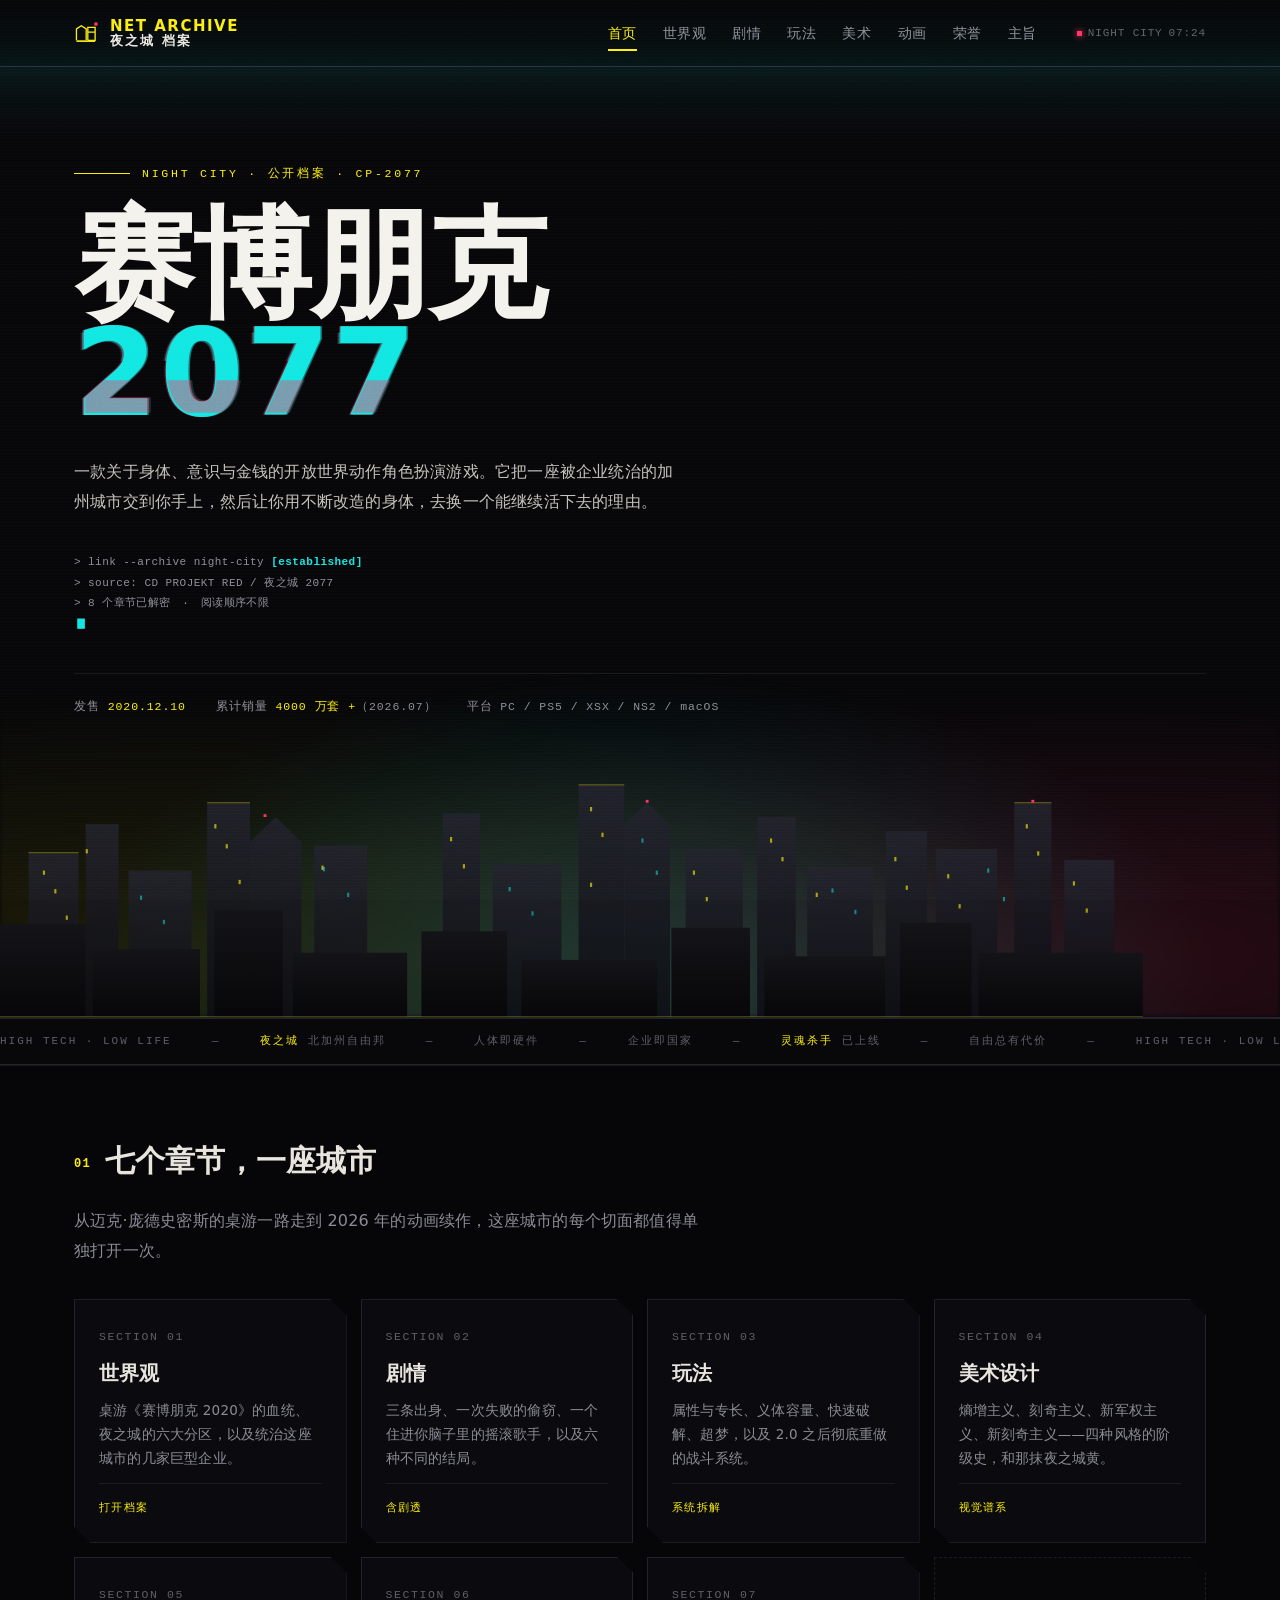
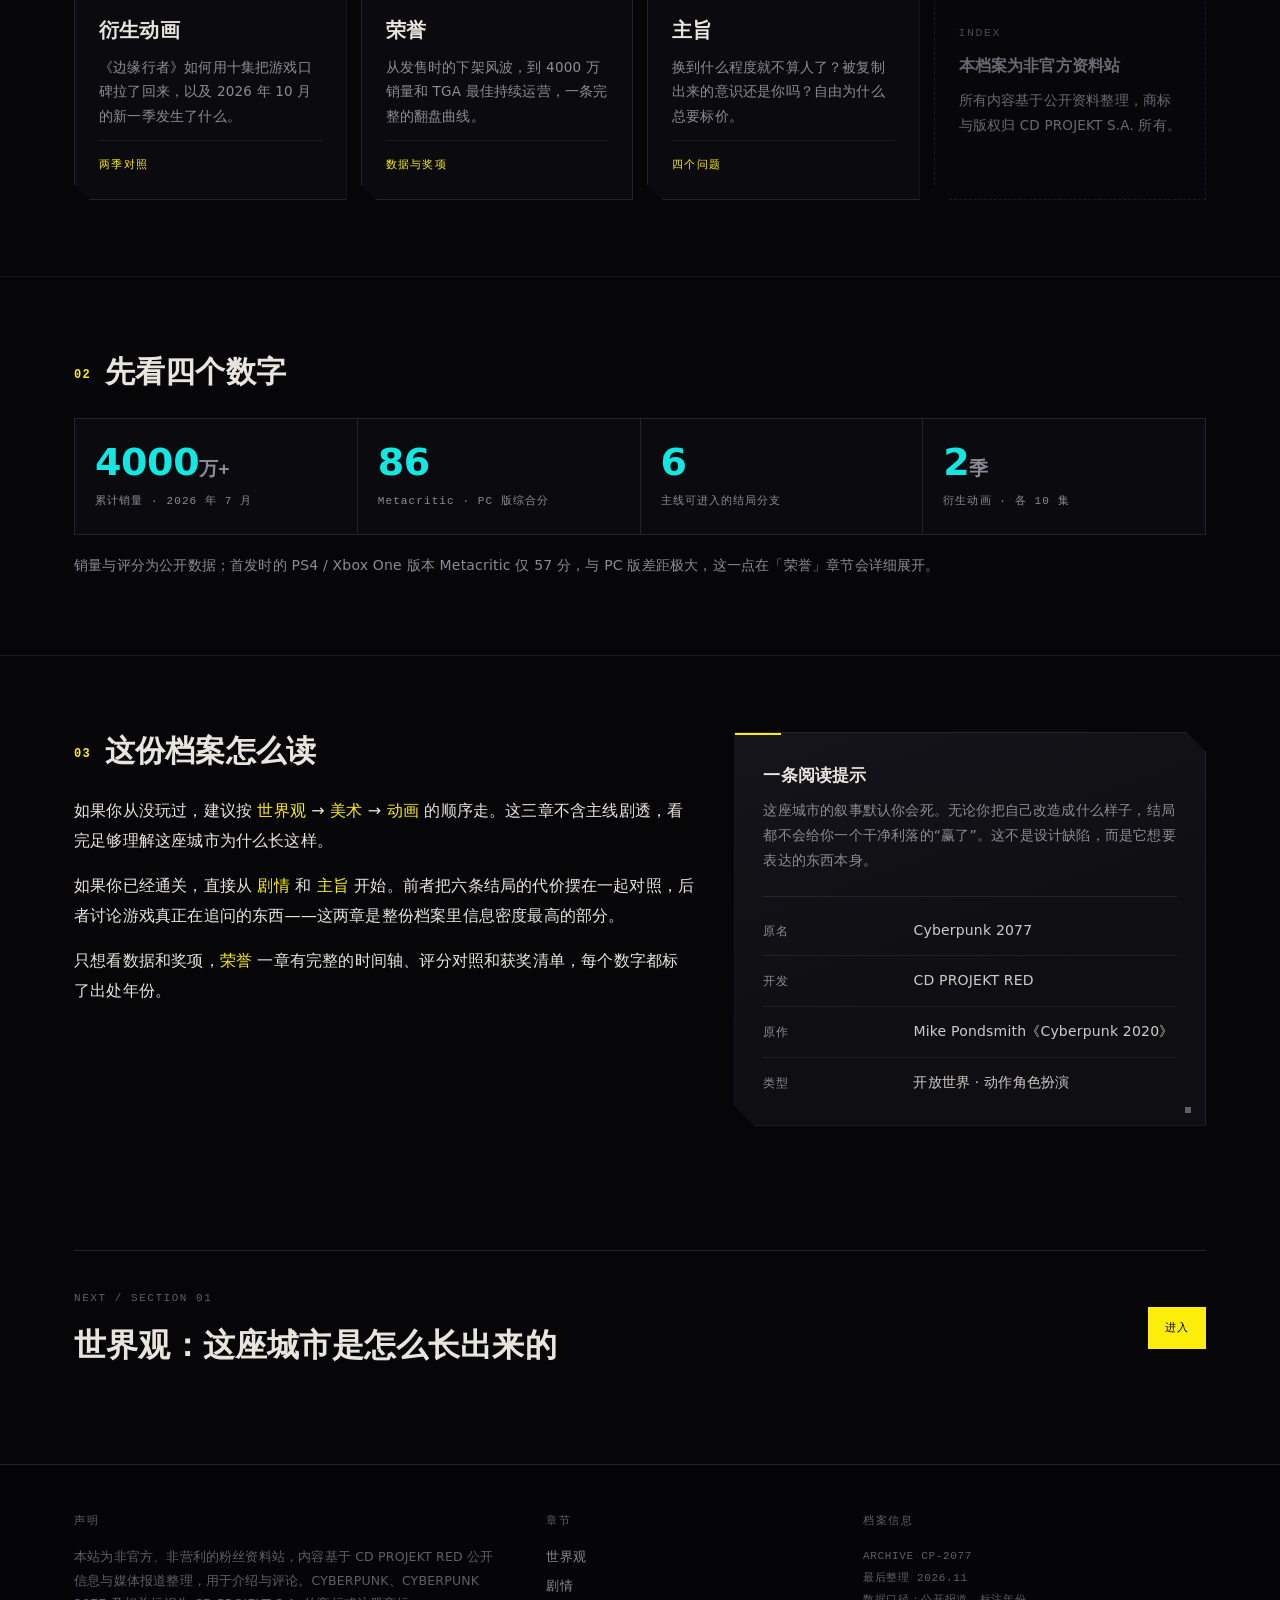
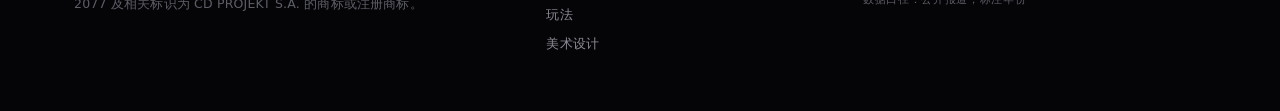
==== commit 9dfb5bcf: "feat: welcome splash, cyan-red color shift, memorial wall photos - index: add fullscreen '欢迎来到夜之城' s" ====
--- a/index.html
+++ b/index.html
@@ -12,6 +12,14 @@
 <link rel="stylesheet" href="assets/style.css">
 </head>
 <body>
+
+<!-- 开场 splash：欢迎来到夜之城 -->
+<div class="splash" aria-hidden="true">
+  <div class="splash-tag">NIGHT CITY · CP-2077 ARCHIVE</div>
+  <div class="splash-title">欢迎来到夜之城</div>
+  <div class="splash-sub">WELCOME TO NIGHT CITY</div>
+  <div class="splash-line"></div>
+</div>
 
 <header class="topbar">
   <div class="topbar-in">
--- a/assets/style.css
+++ b/assets/style.css
@@ -159,7 +159,10 @@
   .nav a::after { left: 9px; bottom: 7px; }
   .nav a:hover::after, .nav a[aria-current="page"]::after { width: calc(100% - 18px); }
   .foot-links { gap: 0; }
-  .foot-links a { padding: 10px 0; display: block; }
+  .foot-links a { padding: 0; min-height: 44px; display: flex; align-items: center; }
+  .next-nav { flex-direction: column; align-items: flex-start; gap: 18px; }
+  .next-nav .tag { min-height: 44px; display: inline-flex; align-items: center; }
+  .brand { min-height: 44px; }
 }
 
 /* ===================== 布局 ===================== */
@@ -796,7 +799,264 @@
 .next-nav a:hover .nn-t { color: var(--yellow); text-decoration: none; }
 
 /* 通用小工具 */
+.art-img {
+  margin: 0 0 22px;
+  border: 1px solid var(--line);
+  background: #0a0a0e;
+}
+.art-img img {
+  display: block;
+  width: 100%;
+  aspect-ratio: 16 / 9;
+  object-fit: cover;
+  filter: saturate(0.92) contrast(1.02);
+}
+.art-img figcaption {
+  font-family: var(--mono);
+  font-size: 11px;
+  color: var(--dim);
+  letter-spacing: 0.06em;
+  padding: 8px 12px;
+  border-top: 1px solid var(--line-soft);
+}
+
 .hr { height: 1px; background: var(--line); border: 0; margin: 40px 0; }
 .stack > * + * { margin-top: 18px; }
 .center { text-align: center; }
 .nowrap { white-space: nowrap; }
+
+/* ============================================================
+   HUD 动态增强：赛博终端 / 登录界面质感
+   ============================================================ */
+
+/* 全站循环扫描线（由 main.js 注入） */
+.scanline {
+  position: fixed; left: 0; right: 0;
+  height: 140px;
+  z-index: 9997;
+  pointer-events: none;
+  background: linear-gradient(to bottom,
+    transparent,
+    rgba(252, 238, 10, 0.035) 35%,
+    rgba(252, 238, 10, 0.075) 50%,
+    rgba(252, 238, 10, 0.035) 65%,
+    transparent);
+  animation: scan-move 10s linear infinite;
+  mix-blend-mode: screen;
+}
+@keyframes scan-move {
+  from { top: -140px; }
+  to   { top: 100vh; }
+}
+
+/* 面板 hover 霓虹边框 */
+.panel {
+  transition: border-color 0.25s ease, box-shadow 0.25s ease;
+}
+.panel:hover {
+  border-color: rgba(252, 238, 10, 0.38);
+  box-shadow: 0 0 0 1px rgba(252, 238, 10, 0.12), 0 0 26px rgba(252, 238, 10, 0.08);
+}
+.panel::after {
+  content: "";
+  position: absolute; bottom: 12px; right: 14px;
+  width: 6px; height: 6px;
+  background: var(--dim);
+  transition: background 0.2s, box-shadow 0.2s;
+}
+.panel:hover::after {
+  background: var(--yellow);
+  box-shadow: 0 0 8px var(--yellow);
+}
+
+/* 卡片 hover 上浮 + 发光 */
+.card {
+  transition: border-color 0.25s ease, box-shadow 0.25s ease, background 0.25s ease, transform 0.25s ease;
+}
+.card:hover {
+  border-color: rgba(252, 238, 10, 0.6);
+  box-shadow: 0 0 0 1px rgba(252, 238, 10, 0.18), 0 0 30px rgba(252, 238, 10, 0.12);
+  transform: translateY(-2px);
+}
+
+/* LIVE 灯呼吸 */
+.dot-live {
+  animation: dot-blink 1.6s ease-in-out infinite;
+}
+@keyframes dot-blink {
+  0%, 100% { opacity: 1;    box-shadow: 0 0 8px var(--magenta); }
+  50%      { opacity: 0.3;  box-shadow: 0 0 2px var(--magenta); }
+}
+
+/* boot 日志末尾闪烁光标 */
+.boot::after {
+  content: "▊";
+  display: inline-block;
+  margin-left: 2px;
+  color: var(--cyan);
+  animation: cursor-blink 1.05s steps(1) infinite;
+}
+@keyframes cursor-blink {
+  0%, 49%  { opacity: 1; }
+  50%, 100% { opacity: 0; }
+}
+
+/* hero 光晕呼吸 */
+.hero-glow {
+  animation: glow-breathe 6.5s ease-in-out infinite;
+}
+@keyframes glow-breathe {
+  0%, 100% { opacity: 0.85; transform: translateX(-50%) scale(1); }
+  50%      { opacity: 1;    transform: translateX(-50%) scale(1.035); }
+}
+
+/* 关键数字微光 */
+.stat .v {
+  animation: stat-glow 3.8s ease-in-out infinite;
+}
+@keyframes stat-glow {
+  0%, 100% { text-shadow: 0 0 0 rgba(252, 238, 10, 0); }
+  50%      { text-shadow: 0 0 16px rgba(252, 238, 10, 0.35); }
+}
+
+/* 按钮 tag 可点击感 */
+.tag.on {
+  transition: box-shadow 0.2s ease, transform 0.2s ease;
+}
+.tag.on:hover {
+  box-shadow: 0 0 18px rgba(252, 238, 10, 0.45);
+  transform: translateY(-1px);
+}
+
+/* 三角锯齿装饰条（可选，用在 section 之间） */
+.tri-strip {
+  height: 10px;
+  background: repeating-linear-gradient(45deg,
+    var(--yellow) 0 8px, transparent 8px 16px);
+  opacity: 0.22;
+}
+
+/* 减少动效偏好 */
+@media (prefers-reduced-motion: reduce) {
+  .scanline, .dot-live, .boot::after, .hero-glow, .stat .v {
+    animation: none !important;
+  }
+  .boot::after { opacity: 1; }
+  .splash { display: none !important; }
+}
+
+/* ============================================================
+   开场 Splash：欢迎来到夜之城
+   ============================================================ */
+.splash {
+  position: fixed; inset: 0;
+  z-index: 10000;
+  background: #060608;
+  display: flex;
+  flex-direction: column;
+  align-items: center;
+  justify-content: center;
+  gap: 18px;
+  animation: splash-out 0.9s ease 2.4s forwards;
+  pointer-events: none;
+}
+.splash-tag {
+  font-family: var(--mono);
+  font-size: 11px;
+  letter-spacing: 0.32em;
+  color: var(--cyan);
+  opacity: 0;
+  animation: splash-fade 0.6s ease 0.2s forwards;
+}
+.splash-title {
+  font-family: var(--disp);
+  font-weight: 700;
+  font-size: clamp(34px, 6vw, 64px);
+  letter-spacing: 0.04em;
+  color: #f4f2ec;
+  opacity: 0;
+  animation: splash-fade 0.7s ease 0.55s forwards;
+}
+.splash-sub {
+  font-family: var(--mono);
+  font-size: 12px;
+  letter-spacing: 0.42em;
+  color: var(--dim);
+  opacity: 0;
+  animation: splash-fade 0.7s ease 0.85s forwards;
+}
+.splash-line {
+  width: 120px; height: 2px;
+  background: var(--cyan);
+  margin-top: 10px;
+  opacity: 0;
+  transform: scaleX(0);
+  animation: splash-line 0.9s ease 1.1s forwards;
+  box-shadow: 0 0 12px var(--cyan);
+}
+@keyframes splash-fade { to { opacity: 1; } }
+@keyframes splash-line { to { opacity: 1; transform: scaleX(1); } }
+@keyframes splash-out {
+  to { opacity: 0; visibility: hidden; }
+}
+
+/* ============================================================
+   配色向 2077 红青靠拢：大面积黄 → 青，红保留为警示
+   ============================================================ */
+h1 .hl { color: var(--cyan); }
+.hero-title .l2 { color: var(--cyan); }
+.stat .v { color: var(--cyan); }
+.stat .v small { color: var(--mut); }
+.stat .v {
+  animation: stat-glow 3.8s ease-in-out infinite;
+}
+@keyframes stat-glow {
+  0%, 100% { text-shadow: 0 0 0 rgba(18, 231, 226, 0); }
+  50%      { text-shadow: 0 0 16px rgba(18, 231, 226, 0.4); }
+}
+
+.scanline {
+  background: linear-gradient(to bottom,
+    transparent,
+    rgba(18, 231, 226, 0.04) 35%,
+    rgba(18, 231, 226, 0.08) 50%,
+    rgba(18, 231, 226, 0.04) 65%,
+    transparent);
+}
+
+.panel:hover {
+  border-color: rgba(18, 231, 226, 0.4);
+  box-shadow: 0 0 0 1px rgba(18, 231, 226, 0.12), 0 0 26px rgba(18, 231, 226, 0.1);
+}
+.panel:hover::after {
+  background: var(--cyan);
+  box-shadow: 0 0 8px var(--cyan);
+}
+.card:hover {
+  border-color: rgba(18, 231, 226, 0.6);
+  box-shadow: 0 0 0 1px rgba(18, 231, 226, 0.18), 0 0 30px rgba(18, 231, 226, 0.14);
+}
+
+.hero-glow {
+  background:
+    radial-gradient(ellipse at 50% 92%, rgba(18, 231, 226, 0.18), transparent 64%),
+    radial-gradient(ellipse at 14% 86%, rgba(252, 238, 10, 0.10), transparent 60%),
+    radial-gradient(ellipse at 86% 84%, rgba(255, 46, 99, 0.14), transparent 60%);
+}
+
+.tag.on:hover {
+  box-shadow: 0 0 18px rgba(18, 231, 226, 0.45);
+}
+
+/* 小图样式：纪念墙等调剂图，小尺寸居中 */
+.art-img.small {
+  max-width: 480px;
+  margin-left: auto;
+  margin-right: auto;
+}
+.art-img.small img {
+  aspect-ratio: 16 / 9;
+}
+.art-img.two-col {
+  max-width: 560px;
+}
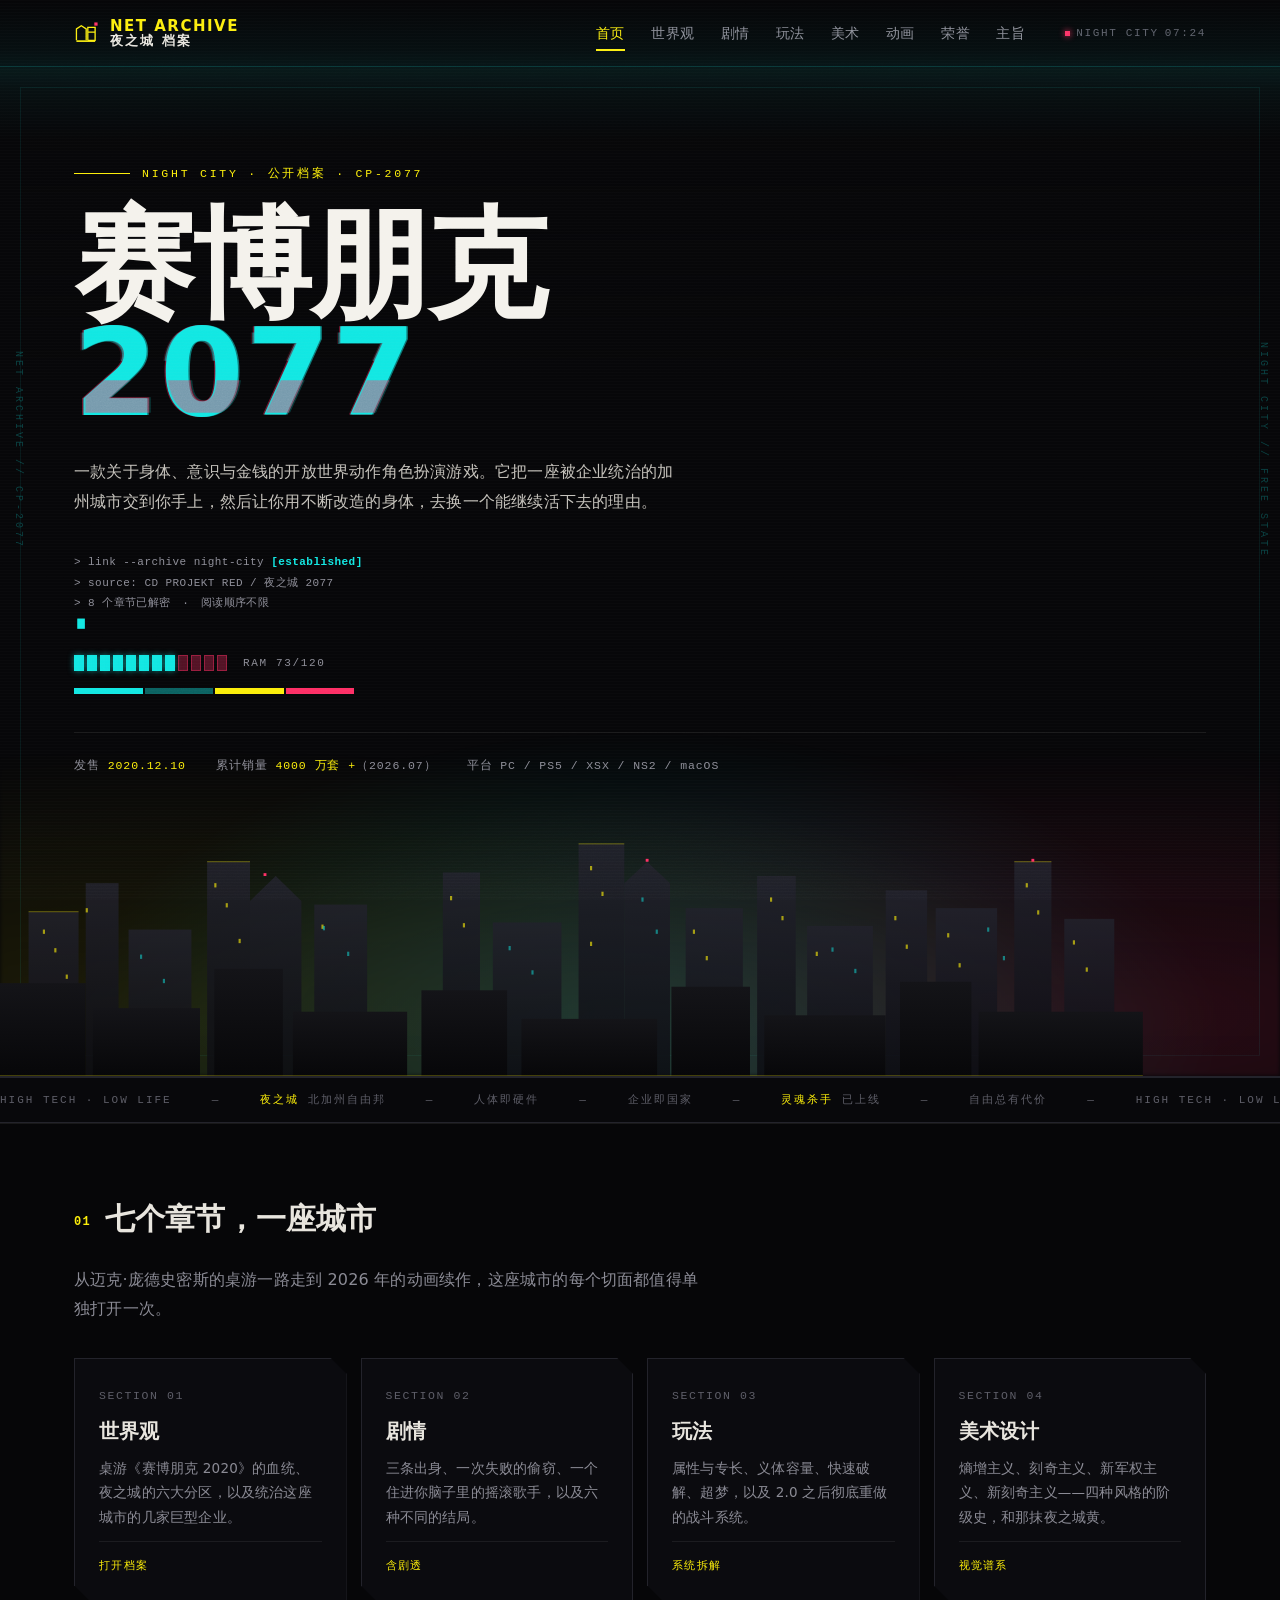
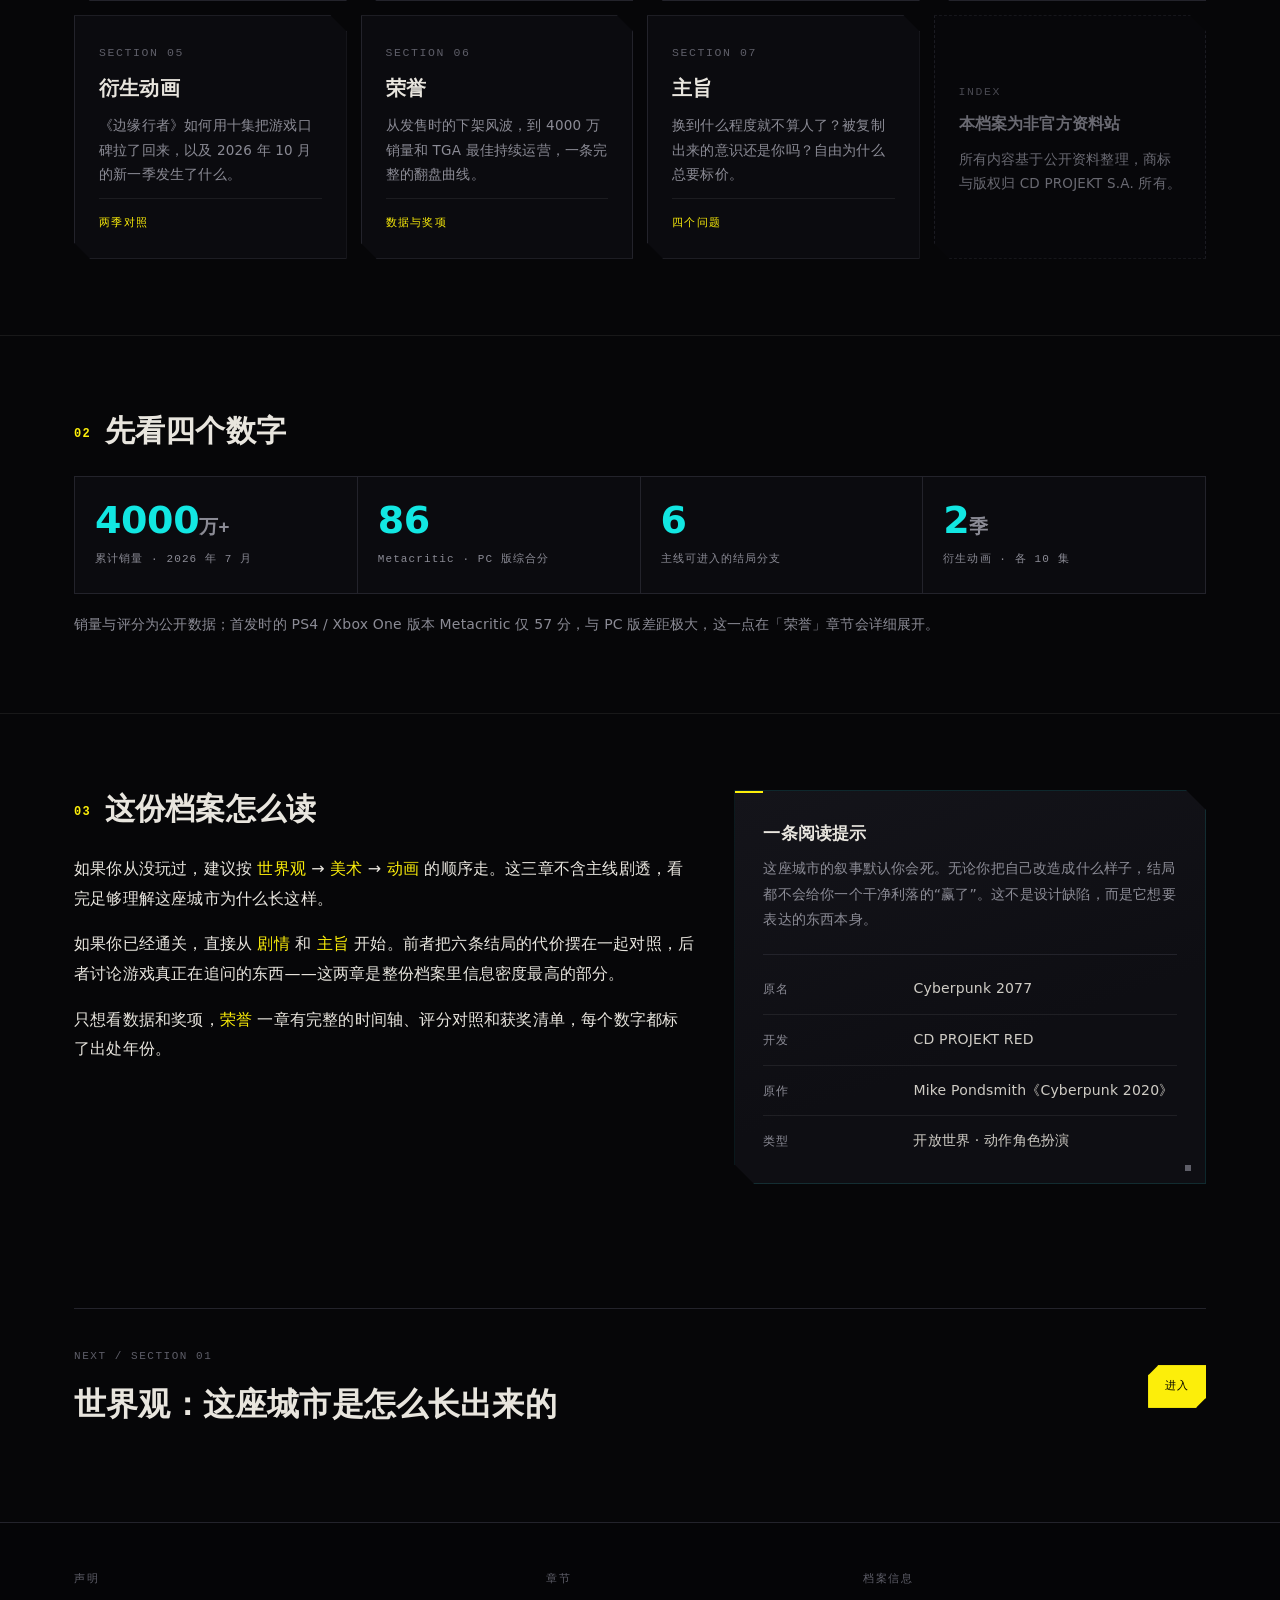
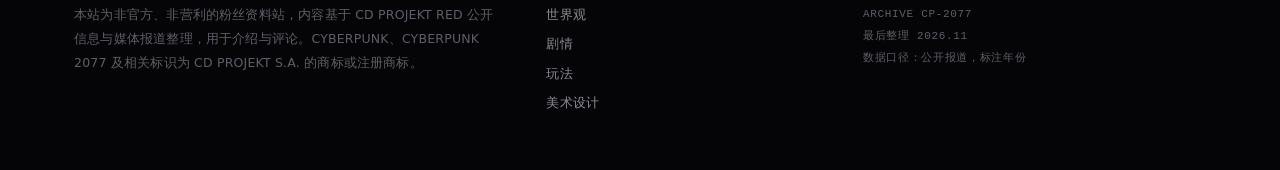
==== commit 086c13f7: "style: HUD-style enhancements inspired by game phone UI - add thin cyan borders on panels - sharper " ====
--- a/index.html
+++ b/index.html
@@ -144,12 +144,29 @@
         <span>&gt; 8 个章节已解密　·　阅读顺序不限</span>
       </div>
 
+      <div style="display:flex;align-items:center;gap:16px;margin-top:18px;flex-wrap:wrap">
+        <div class="hud-ram" aria-label="RAM 状态">
+          <span class="on"></span><span class="on"></span><span class="on"></span><span class="on"></span>
+          <span class="on"></span><span class="on"></span><span class="on"></span><span class="on"></span>
+          <span class="used"></span><span class="used"></span><span class="used"></span><span class="used"></span>
+        </div>
+        <span style="font-family:var(--mono);font-size:11px;color:var(--mut);letter-spacing:0.15em">RAM 73/120</span>
+      </div>
+
+      <div class="hud-status-bar" style="max-width:280px;margin-top:14px">
+        <span class="s-safe"></span><span class="s-public"></span><span class="s-restricted"></span><span class="s-danger"></span>
+      </div>
+
       <div class="hero-foot">
         <span>发售 <b>2020.12.10</b></span>
         <span>累计销量 <b>4000 万套 +</b>（2026.07）</span>
         <span>平台 PC / PS5 / XSX / NS2 / macOS</span>
       </div>
     </div>
+
+    <!-- 侧边竖排 HUD 标注 -->
+    <div class="hud-side left" aria-hidden="true">NET ARCHIVE // CP-2077</div>
+    <div class="hud-side right" aria-hidden="true">NIGHT CITY // FREE STATE</div>
   </section>
 
   <div class="scroller" aria-hidden="true">
--- a/assets/style.css
+++ b/assets/style.css
@@ -1057,6 +1057,154 @@
 .art-img.small img {
   aspect-ratio: 16 / 9;
 }
+
+/* ============================================================
+   HUD 风格增强：参考 2077 游戏内手机界面
+   ============================================================ */
+
+/* 更锐利的切角面板：加大切角尺寸 */
+.panel {
+  position: relative;
+  border: 1px solid rgba(18, 231, 226, 0.12);
+}
+.panel::before {
+  /* 面板顶部黄条保留，但加细青色边线 */
+  background: linear-gradient(90deg, var(--yellow) 0%, var(--yellow) 60%, transparent 60%);
+}
+
+/* 面板四角装饰括号 */
+.panel::after {
+  /* 已有的顶部发光线，保留 */
+}
+
+/* 表格切角更锋利 */
+.tbl-wrap {
+  clip-path: polygon(0 0, calc(100% - 16px) 0, 100% 16px, 100% 100%, 16px 100%, 0 calc(100% - 16px));
+}
+
+/* 按钮切角 */
+.tag {
+  clip-path: polygon(8px 0, 100% 0, 100% calc(100% - 8px), calc(100% - 8px) 100%, 0 100%, 0 8px);
+}
+.tag.on {
+  clip-path: polygon(10px 0, 100% 0, 100% calc(100% - 10px), calc(100% - 10px) 100%, 0 100%, 0 10px);
+}
+
+/* 侧边竖排标注：页面左右边缘的装饰文字 */
+.hud-side {
+  position: fixed;
+  top: 50%;
+  transform: translateY(-50%);
+  writing-mode: vertical-rl;
+  font-family: var(--mono);
+  font-size: 10px;
+  letter-spacing: 0.3em;
+  color: rgba(18, 231, 226, 0.25);
+  pointer-events: none;
+  z-index: 1;
+  text-transform: uppercase;
+}
+.hud-side.left { left: 8px; }
+.hud-side.right { right: 8px; }
+
+/* 角落编号标记 */
+.hud-corner {
+  position: absolute;
+  font-family: var(--mono);
+  font-size: 10px;
+  color: rgba(18, 231, 226, 0.4);
+  letter-spacing: 0.1em;
+}
+
+/* 装饰性三角分隔线 */
+.hud-triangle {
+  height: 8px;
+  background: linear-gradient(90deg,
+    transparent 0%,
+    var(--cyan) 10%,
+    var(--cyan) 90%,
+    transparent 100%);
+  clip-path: polygon(0 50%, 3% 0, 6% 50%, 9% 100%, 12% 50%, 15% 0, 18% 50%, 21% 100%, 24% 50%, 27% 0, 30% 50%, 33% 100%, 36% 50%, 39% 0, 42% 50%, 45% 100%, 48% 50%, 51% 0, 54% 50%, 57% 100%, 60% 50%, 63% 0, 66% 50%, 69% 100%, 72% 50%, 75% 0, 78% 50%, 81% 100%, 84% 50%, 87% 0, 90% 50%, 93% 100%, 96% 50%, 100% 50%);
+  opacity: 0.3;
+  margin: 16px 0;
+}
+
+/* RAM 槽位装饰 */
+.hud-ram {
+  display: flex;
+  gap: 3px;
+  align-items: center;
+}
+.hud-ram span {
+  width: 10px;
+  height: 16px;
+  background: rgba(18, 231, 226, 0.2);
+  border: 1px solid rgba(18, 231, 226, 0.3);
+}
+.hud-ram span.on {
+  background: var(--cyan);
+  box-shadow: 0 0 6px rgba(18, 231, 226, 0.5);
+}
+.hud-ram span.used {
+  background: rgba(255, 46, 99, 0.3);
+  border-color: rgba(255, 46, 99, 0.4);
+}
+
+/* 状态色条：安全/公共/受限/危险 */
+.hud-status-bar {
+  display: flex;
+  height: 6px;
+  gap: 2px;
+  margin: 12px 0;
+}
+.hud-status-bar span {
+  flex: 1;
+}
+.hud-status-bar .s-safe { background: var(--cyan); }
+.hud-status-bar .s-public { background: rgba(18, 231, 226, 0.4); }
+.hud-status-bar .s-restricted { background: var(--yellow); }
+.hud-status-bar .s-danger { background: var(--magenta); }
+
+/* 顶部状态栏增强：更像游戏 HUD */
+.topbar {
+  border-bottom: 1px solid rgba(18, 231, 226, 0.15);
+}
+.topbar-meta {
+  font-family: var(--mono);
+  font-size: 11px;
+  letter-spacing: 0.15em;
+}
+
+/* hero 区加装饰边框 */
+.hero {
+  position: relative;
+}
+.hero::before {
+  content: "";
+  position: absolute;
+  top: 20px; left: 20px; right: 20px; bottom: 20px;
+  border: 1px solid rgba(18, 231, 226, 0.08);
+  pointer-events: none;
+  clip-path: polygon(0 0, 20px 0, 20px 4px, 4px 4px, 4px 20px, 0 20px, 0 0, 100% 0, 100% 20px, calc(100% - 4px) 20px, calc(100% - 4px) 4px, calc(100% - 20px) 4px, calc(100% - 20px) 0, 100% 0, 100% 100%, calc(100% - 20px) 100%, calc(100% - 20px) calc(100% - 4px), calc(100% - 4px) calc(100% - 4px), calc(100% - 4px) calc(100% - 20px), 100% calc(100% - 20px), 100% 100%, 0 100%, 0 calc(100% - 20px), 4px calc(100% - 20px), 4px calc(100% - 4px), 20px calc(100% - 4px), 20px 100%, 0 100%);
+}
+
+/* 页面标题区加 HUD 质感 */
+.page-head {
+  position: relative;
+}
+.page-head .eyebrow {
+  font-family: var(--mono);
+}
+
+/* 数字 stat 加 RAM 槽视觉 */
+.stat-grid {
+  position: relative;
+}
+
+/* 减少动效 */
+@media (prefers-reduced-motion: reduce) {
+  .hud-triangle, .hud-ram span.on { animation: none !important; }
+}
 .art-img.two-col {
   max-width: 560px;
 }
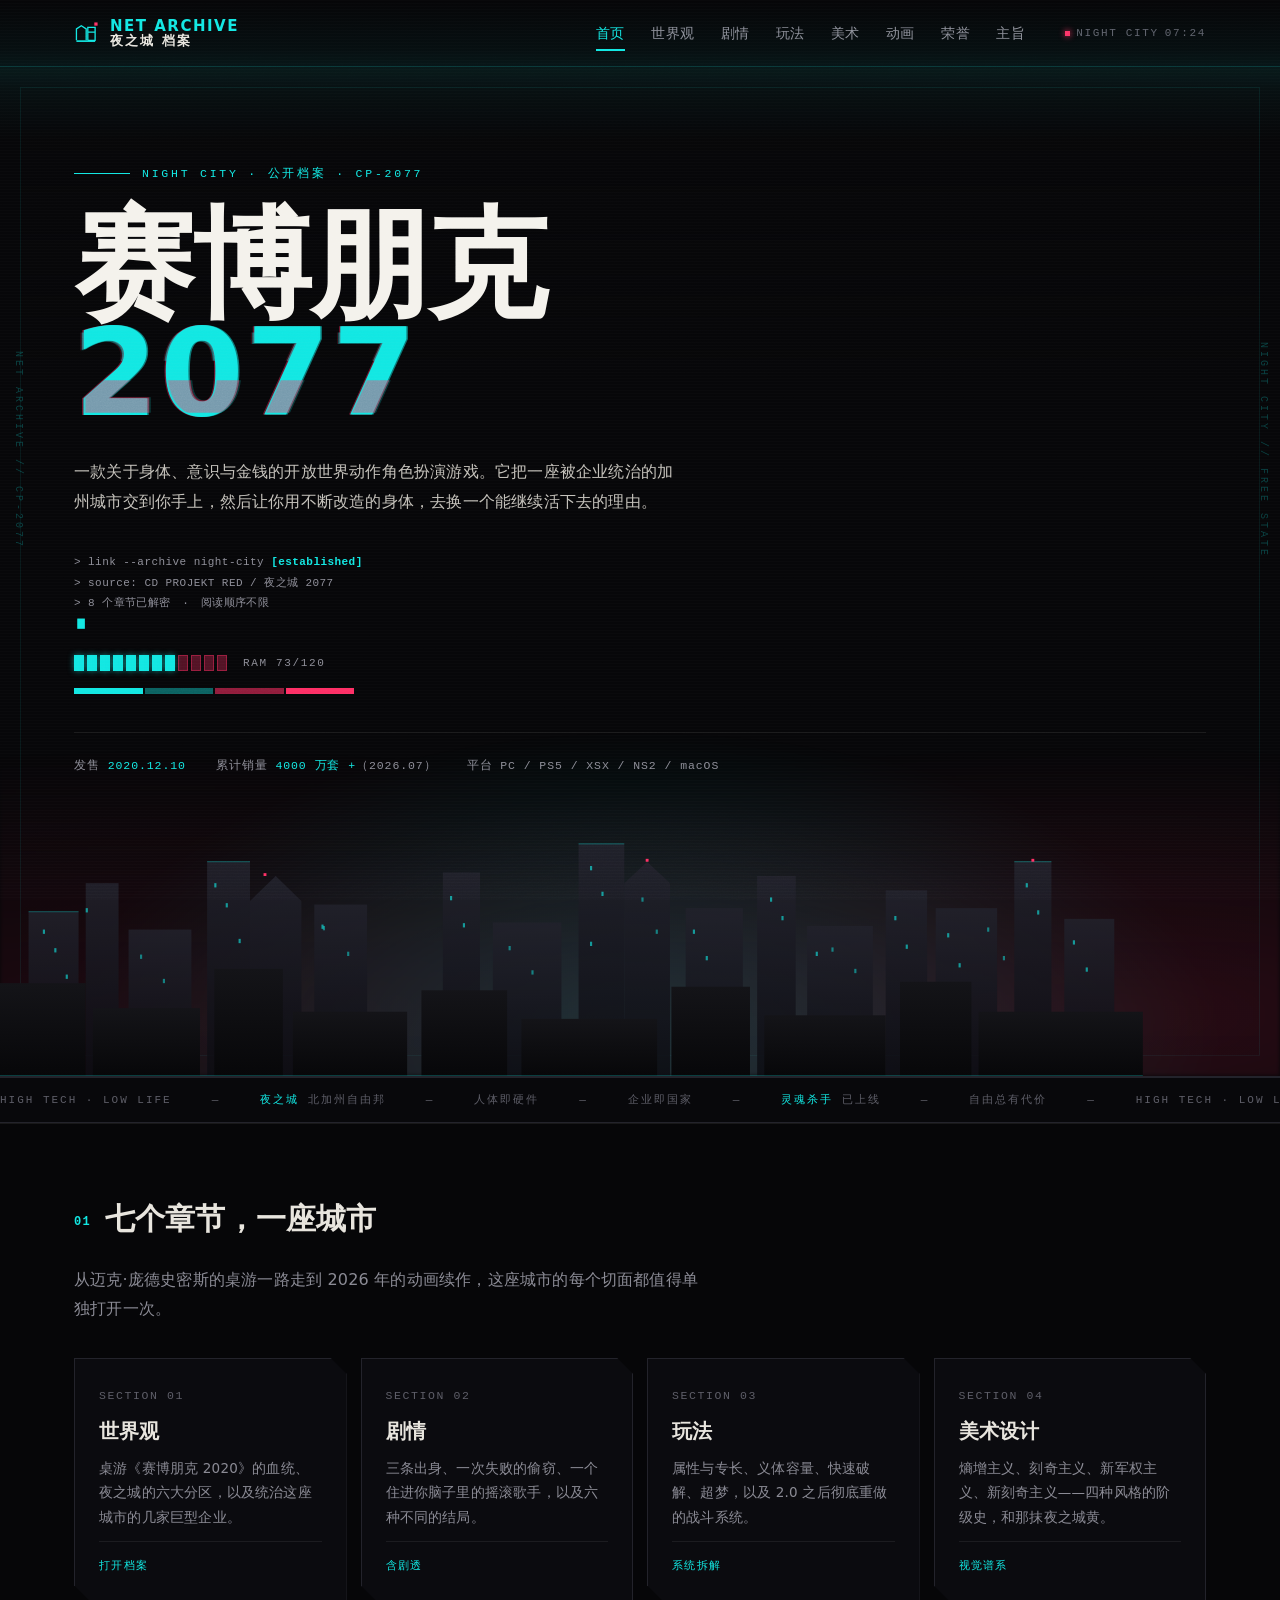
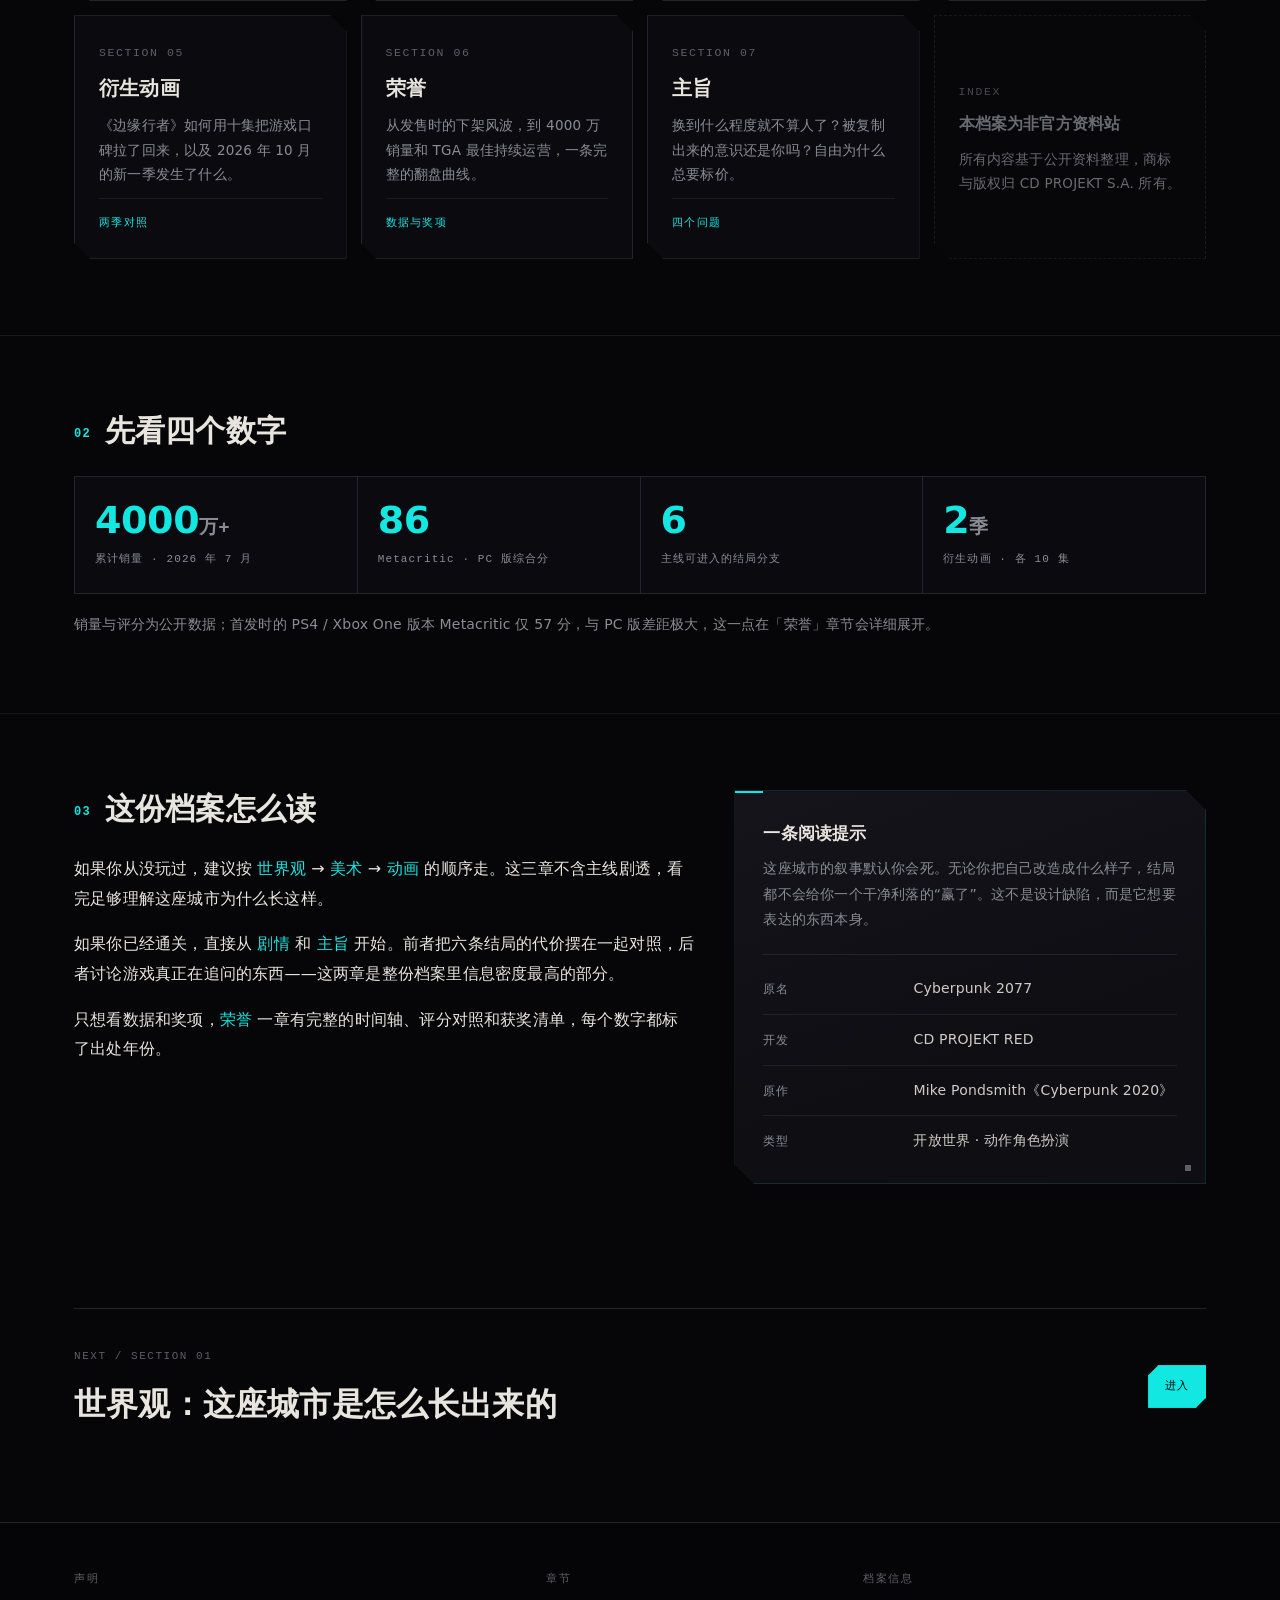
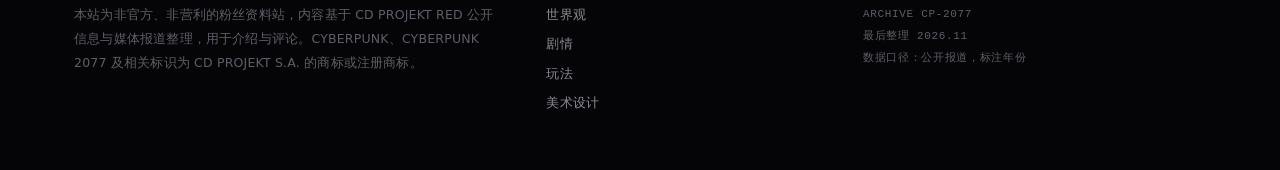
==== commit 9480c181: "style: 全站 UI 黄色并入青红体系，红色保留为警示点缀" ====
--- a/index.html
+++ b/index.html
@@ -6,7 +6,7 @@
 <title>赛博朋克 2077 · 夜之城档案 | 世界观 · 剧情 · 玩法 · 美术 · 动画 · 荣誉 · 主旨</title>
 <meta name="description" content="《赛博朋克 2077》中文资料站：夜之城的世界观与历史、主线剧情与结局分支、义体与黑客的玩法系统、四种建筑风格的视觉谱系、《边缘行者》动画、获奖与销量数据，以及游戏真正在讨论的那些问题。">
 <meta name="theme-color" content="#060608">
-<link rel="icon" type="image/svg+xml" href="data:image/svg+xml,%3Csvg%20xmlns%3D%22http%3A%2F%2Fwww.w3.org%2F2000%2Fsvg%22%20viewBox%3D%220%200%2032%2032%22%3E%3Crect%20width%3D%2232%22%20height%3D%2232%22%20fill%3D%22%23060608%22%2F%3E%3Cpath%20d%3D%22M3%2025V11l6-4%206%204v14%22%20fill%3D%22none%22%20stroke%3D%22%23FCEE0A%22%20stroke-width%3D%221.6%22%2F%3E%3Cpath%20d%3D%22M17%2025V9h9v6h-9%22%20fill%3D%22none%22%20stroke%3D%22%23FCEE0A%22%20stroke-width%3D%221.6%22%2F%3E%3Cpath%20d%3D%22M17%2015h9v10h-9%22%20fill%3D%22none%22%20stroke%3D%22%23FCEE0A%22%20stroke-width%3D%221.6%22%2F%3E%3Crect%20x%3D%223%22%20y%3D%2225%22%20width%3D%2223%22%20height%3D%222%22%20fill%3D%22%23FCEE0A%22%2F%3E%3Crect%20x%3D%2225%22%20y%3D%223%22%20width%3D%224%22%20height%3D%224%22%20fill%3D%22%23FF2E63%22%2F%3E%3C%2Fsvg%3E">
+<link rel="icon" type="image/svg+xml" href="data:image/svg+xml,%3Csvg%20xmlns%3D%22http%3A%2F%2Fwww.w3.org%2F2000%2Fsvg%22%20viewBox%3D%220%200%2032%2032%22%3E%3Crect%20width%3D%2232%22%20height%3D%2232%22%20fill%3D%22%23060608%22%2F%3E%3Cpath%20d%3D%22M3%2025V11l6-4%206%204v14%22%20fill%3D%22none%22%20stroke%3D%22%2312E7E2%22%20stroke-width%3D%221.6%22%2F%3E%3Cpath%20d%3D%22M17%2025V9h9v6h-9%22%20fill%3D%22none%22%20stroke%3D%22%2312E7E2%22%20stroke-width%3D%221.6%22%2F%3E%3Cpath%20d%3D%22M17%2015h9v10h-9%22%20fill%3D%22none%22%20stroke%3D%22%2312E7E2%22%20stroke-width%3D%221.6%22%2F%3E%3Crect%20x%3D%223%22%20y%3D%2225%22%20width%3D%2223%22%20height%3D%222%22%20fill%3D%22%2312E7E2%22%2F%3E%3Crect%20x%3D%2225%22%20y%3D%223%22%20width%3D%224%22%20height%3D%224%22%20fill%3D%22%23FF2E63%22%2F%3E%3C%2Fsvg%3E">
 <link rel="preconnect" href="https://miaoda.feishu.cn">
 <link rel="stylesheet" href="https://miaoda.feishu.cn/fonts/css2?family=Chakra+Petch:wght@500;600;700&family=Noto+Sans+SC:wght@300;400;700;900&family=Share+Tech+Mono&display=swap">
 <link rel="stylesheet" href="assets/style.css">
@@ -25,9 +25,9 @@
   <div class="topbar-in">
     <a class="brand" href="index.html" aria-label="返回首页">
       <svg viewBox="0 0 32 32" aria-hidden="true">
-        <path d="M3 25V11l6-4 6 4v14" fill="none" stroke="#FCEE0A" stroke-width="1.6"/>
-        <path d="M17 25V9h9v6h-9M17 15h9v10h-9" fill="none" stroke="#FCEE0A" stroke-width="1.6"/>
-        <rect x="3" y="25" width="23" height="2" fill="#FCEE0A"/>
+        <path d="M3 25V11l6-4 6 4v14" fill="none" stroke="#12E7E2" stroke-width="1.6"/>
+        <path d="M17 25V9h9v6h-9M17 15h9v10h-9" fill="none" stroke="#12E7E2" stroke-width="1.6"/>
+        <rect x="3" y="25" width="23" height="2" fill="#12E7E2"/>
         <rect x="25" y="3" width="4" height="4" fill="#FF2E63"/>
       </svg>
       <span class="brand-txt"><b>NET ARCHIVE</b>夜之城 档案</span>
@@ -81,7 +81,7 @@
         <rect x="1490" y="200" width="70" height="220"/>
       </g>
       <!-- 亮窗 -->
-      <g fill="#FCEE0A" opacity="0.62">
+      <g fill="#12E7E2" opacity="0.62">
         <rect x="60" y="215" width="3" height="6"/><rect x="76" y="241" width="3" height="6"/>
         <rect x="92" y="278" width="3" height="6"/><rect x="300" y="150" width="3" height="6"/>
         <rect x="316" y="178" width="3" height="6"/><rect x="334" y="228" width="3" height="6"/>
@@ -118,7 +118,7 @@
         <rect x="1370" y="330" width="230" height="90"/>
       </g>
       <!-- 天际线高光 -->
-      <g stroke="#FCEE0A" stroke-width="1" opacity="0.5" fill="none">
+      <g stroke="#12E7E2" stroke-width="1" opacity="0.5" fill="none">
         <path d="M40 190h70"/><path d="M290 120h60"/><path d="M810 95h64"/><path d="M1420 120h52"/>
       </g>
       <!-- 航空警示灯 -->
@@ -127,7 +127,7 @@
         <rect x="904" y="116" width="4" height="4"/>
         <rect x="1444" y="116" width="4" height="4"/>
       </g>
-      <rect x="0" y="419" width="1600" height="1" fill="#FCEE0A" opacity="0.35"/>
+      <rect x="0" y="419" width="1600" height="1" fill="#12E7E2" opacity="0.35"/>
     </svg>
 
     <div class="hero-in wrap">
--- a/assets/style.css
+++ b/assets/style.css
@@ -1,6 +1,6 @@
 /* ============================================================
    CYBERPUNK 2077 // NET ARCHIVE
-   全站样式：夜之城黄 + 纯黑，切角面板，HUD 等宽字
+   全站样式：终端青 + 警报品红 + 纯黑，切角面板，HUD 等宽字
    ============================================================ */
 
 *, *::before, *::after { box-sizing: border-box; }
@@ -12,7 +12,6 @@
   --panel-2:   #14141a;
   --line:      #23232b;
   --line-soft: rgba(255, 255, 255, 0.07);
-  --yellow:    #fcee0a;
   --cyan:      #12e7e2;
   --magenta:   #ff2e63;
   --txt:       #e8e5de;
@@ -64,14 +63,14 @@
   body::before { opacity: 0.18; }
 }
 
-::selection { background: var(--yellow); color: #000; }
+::selection { background: var(--cyan); color: #000; }
 
 img, svg { max-width: 100%; }
-a { color: var(--yellow); text-decoration: none; }
+a { color: var(--cyan); text-decoration: none; }
 a:hover { text-decoration: underline; text-underline-offset: 3px; }
 
 :focus-visible {
-  outline: 2px solid var(--yellow);
+  outline: 2px solid var(--cyan);
   outline-offset: 3px;
 }
 
@@ -104,7 +103,7 @@
   line-height: 1.1;
   white-space: nowrap;
 }
-.brand-txt b { display: block; color: var(--yellow); font-size: 15px; letter-spacing: 0.1em; }
+.brand-txt b { display: block; color: var(--cyan); font-size: 15px; letter-spacing: 0.1em; }
 
 .nav {
   display: flex;
@@ -129,12 +128,12 @@
   position: absolute;
   left: 12px; bottom: 2px;
   width: 0; height: 2px;
-  background: var(--yellow);
+  background: var(--cyan);
   transition: width 0.18s ease;
 }
 .nav a:hover { color: var(--txt); text-decoration: none; }
 .nav a:hover::after { width: calc(100% - 24px); }
-.nav a[aria-current="page"] { color: var(--yellow); }
+.nav a[aria-current="page"] { color: var(--cyan); }
 .nav a[aria-current="page"]::after { width: calc(100% - 24px); }
 
 .topbar-meta {
@@ -177,18 +176,18 @@
 .page-head::before {
   content: "";
   position: absolute; left: 0; top: 0; bottom: 0;
-  width: 1px; background: linear-gradient(to bottom, var(--yellow), transparent 70%);
+  width: 1px; background: linear-gradient(to bottom, var(--cyan), transparent 70%);
   opacity: 0.5;
 }
 .eyebrow {
   font-family: var(--mono);
   font-size: 11.5px;
   letter-spacing: 0.22em;
-  color: var(--yellow);
+  color: var(--cyan);
   display: flex; align-items: center; gap: 10px;
   margin-bottom: 22px;
 }
-.eyebrow .sq { width: 7px; height: 7px; background: var(--yellow); display: inline-block; }
+.eyebrow .sq { width: 7px; height: 7px; background: var(--cyan); display: inline-block; }
 .eyebrow .idx { color: var(--dim); }
 h1 {
   font-family: var(--disp);
@@ -199,7 +198,7 @@
   margin: 0 0 20px;
   max-width: 22em;
 }
-h1 .hl { color: var(--yellow); }
+h1 .hl { color: var(--cyan); }
 .lede {
   font-size: 17px;
   line-height: 1.85;
@@ -237,7 +236,7 @@
 h2 .no {
   font-family: var(--mono);
   font-size: 12px;
-  color: var(--yellow);
+  color: var(--cyan);
   letter-spacing: 0.1em;
   flex: 0 0 auto;
   transform: translateY(-4px);
@@ -270,7 +269,7 @@
   content: "";
   position: absolute; top: 0; left: 0;
   width: 46px; height: 2px;
-  background: var(--yellow);
+  background: var(--cyan);
 }
 
 /* 网格 */
@@ -301,7 +300,7 @@
   font-weight: 700;
   font-size: clamp(26px, 3vw, 38px);
   line-height: 1;
-  color: var(--yellow);
+  color: var(--cyan);
   letter-spacing: -0.01em;
   display: block;
 }
@@ -332,7 +331,7 @@
   clip-path: polygon(0 0, calc(100% - 16px) 0, 100% 16px, 100% 100%, 16px 100%, 0 calc(100% - 16px));
 }
 .card:hover {
-  border-color: rgba(252, 238, 10, 0.55);
+  border-color: rgba(18, 231, 226, 0.55);
   background: #101017;
   text-decoration: none;
 }
@@ -362,7 +361,7 @@
   font-family: var(--mono);
   font-size: 11px;
   letter-spacing: 0.12em;
-  color: var(--yellow);
+  color: var(--cyan);
 }
 
 /* ===================== 表格 ===================== */
@@ -389,7 +388,7 @@
   background: #0a0a0e;
 }
 .tbl td:first-child { color: var(--txt); }
-.tbl .em { color: var(--yellow); }
+.tbl .em { color: var(--cyan); }
 .tbl td.sm { font-size: 13px; color: var(--mut); }
 .tbl-wrap { border: 1px solid var(--line); overflow-x: auto; }
 @media (max-width: 700px) { .tbl { font-size: 13px; } .tbl th, .tbl td { padding: 11px 9px; } }
@@ -405,7 +404,7 @@
 .tl-time {
   font-family: var(--mono);
   font-size: 12.5px;
-  color: var(--yellow);
+  color: var(--cyan);
   letter-spacing: 0.04em;
   padding: 2px 14px 34px 0;
   text-align: right;
@@ -429,7 +428,7 @@
   top: 4px;
   width: 9px; height: 9px;
   background: var(--bg);
-  border: 1px solid var(--yellow);
+  border: 1px solid var(--cyan);
   transform: translate(-50%, 0) rotate(45deg);
   justify-self: center;
 }
@@ -489,11 +488,11 @@
   padding: 4px 9px;
   background: #0a0a0e;
 }
-.tag.on { color: #000; background: var(--yellow); border-color: var(--yellow); }
+.tag.on { color: #000; background: var(--cyan); border-color: var(--cyan); }
 
 /* 引用块 */
 .quote {
-  border-left: 2px solid var(--yellow);
+  border-left: 2px solid var(--cyan);
   padding: 4px 0 4px 22px;
   font-size: 16px;
   line-height: 1.85;
@@ -590,8 +589,8 @@
   width: 100vw; height: 380px;
   transform: translateX(-50%);
   background:
-    radial-gradient(ellipse at 50% 92%, rgba(252, 238, 10, 0.20), transparent 64%),
-    radial-gradient(ellipse at 14% 86%, rgba(18, 231, 226, 0.12), transparent 60%),
+    radial-gradient(ellipse at 50% 92%, rgba(18, 231, 226, 0.20), transparent 64%),
+    radial-gradient(ellipse at 14% 86%, rgba(255, 46, 99, 0.12), transparent 60%),
     radial-gradient(ellipse at 86% 84%, rgba(255, 46, 99, 0.12), transparent 60%);
   filter: blur(2px);
 }
@@ -618,11 +617,11 @@
   font-family: var(--mono);
   font-size: 11.5px;
   letter-spacing: 0.24em;
-  color: var(--yellow);
+  color: var(--cyan);
   display: flex; align-items: center; gap: 12px;
   margin-bottom: 26px;
 }
-.hero-tag .bar { width: 56px; height: 1px; background: var(--yellow); }
+.hero-tag .bar { width: 56px; height: 1px; background: var(--cyan); }
 
 .hero-title {
   font-family: var(--disp);
@@ -635,7 +634,7 @@
 .hero-title .l1 { display: block; color: #f4f2ec; }
 .hero-title .l2 {
   display: block;
-  color: var(--yellow);
+  color: var(--cyan);
   letter-spacing: 0.02em;
 }
 
@@ -700,7 +699,7 @@
   letter-spacing: 0.08em;
   color: var(--mut);
 }
-.hero-foot b { color: var(--yellow); font-weight: 400; }
+.hero-foot b { color: var(--cyan); font-weight: 400; }
 
 /* 启动日志 */
 .boot {
@@ -762,7 +761,7 @@
   animation: slide 26s linear infinite;
   width: max-content;
 }
-.scroller-in b { color: var(--yellow); font-weight: 400; }
+.scroller-in b { color: var(--cyan); font-weight: 400; }
 @keyframes slide { from { transform: translateX(0); } to { transform: translateX(-50%); } }
 @media (prefers-reduced-motion: reduce) { .scroller-in { animation: none; } }
 
@@ -777,7 +776,7 @@
 }
 .bar-row .bl { color: var(--mut); font-family: var(--mono); font-size: 11px; letter-spacing: 0.06em; }
 .bar-track { height: 10px; background: #15151b; position: relative; }
-.bar-fill { position: absolute; left: 0; top: 0; bottom: 0; background: var(--yellow); }
+.bar-fill { position: absolute; left: 0; top: 0; bottom: 0; background: var(--cyan); }
 .bar-fill.c { background: var(--cyan); }
 .bar-fill.m { background: var(--magenta); }
 .bar-row .bv { font-family: var(--mono); font-size: 12px; color: var(--txt); text-align: right; }
@@ -796,7 +795,7 @@
   font-family: var(--disp); font-weight: 700; font-size: clamp(22px, 3vw, 32px);
   color: var(--txt); display: block; margin-top: 6px;
 }
-.next-nav a:hover .nn-t { color: var(--yellow); text-decoration: none; }
+.next-nav a:hover .nn-t { color: var(--cyan); text-decoration: none; }
 
 /* 通用小工具 */
 .art-img {
@@ -837,9 +836,9 @@
   pointer-events: none;
   background: linear-gradient(to bottom,
     transparent,
-    rgba(252, 238, 10, 0.035) 35%,
-    rgba(252, 238, 10, 0.075) 50%,
-    rgba(252, 238, 10, 0.035) 65%,
+    rgba(18, 231, 226, 0.035) 35%,
+    rgba(18, 231, 226, 0.075) 50%,
+    rgba(18, 231, 226, 0.035) 65%,
     transparent);
   animation: scan-move 10s linear infinite;
   mix-blend-mode: screen;
@@ -854,8 +853,8 @@
   transition: border-color 0.25s ease, box-shadow 0.25s ease;
 }
 .panel:hover {
-  border-color: rgba(252, 238, 10, 0.38);
-  box-shadow: 0 0 0 1px rgba(252, 238, 10, 0.12), 0 0 26px rgba(252, 238, 10, 0.08);
+  border-color: rgba(18, 231, 226, 0.38);
+  box-shadow: 0 0 0 1px rgba(18, 231, 226, 0.12), 0 0 26px rgba(18, 231, 226, 0.08);
 }
 .panel::after {
   content: "";
@@ -865,8 +864,8 @@
   transition: background 0.2s, box-shadow 0.2s;
 }
 .panel:hover::after {
-  background: var(--yellow);
-  box-shadow: 0 0 8px var(--yellow);
+  background: var(--cyan);
+  box-shadow: 0 0 8px var(--cyan);
 }
 
 /* 卡片 hover 上浮 + 发光 */
@@ -874,8 +873,8 @@
   transition: border-color 0.25s ease, box-shadow 0.25s ease, background 0.25s ease, transform 0.25s ease;
 }
 .card:hover {
-  border-color: rgba(252, 238, 10, 0.6);
-  box-shadow: 0 0 0 1px rgba(252, 238, 10, 0.18), 0 0 30px rgba(252, 238, 10, 0.12);
+  border-color: rgba(18, 231, 226, 0.6);
+  box-shadow: 0 0 0 1px rgba(18, 231, 226, 0.18), 0 0 30px rgba(18, 231, 226, 0.12);
   transform: translateY(-2px);
 }
 
@@ -915,8 +914,8 @@
   animation: stat-glow 3.8s ease-in-out infinite;
 }
 @keyframes stat-glow {
-  0%, 100% { text-shadow: 0 0 0 rgba(252, 238, 10, 0); }
-  50%      { text-shadow: 0 0 16px rgba(252, 238, 10, 0.35); }
+  0%, 100% { text-shadow: 0 0 0 rgba(18, 231, 226, 0); }
+  50%      { text-shadow: 0 0 16px rgba(18, 231, 226, 0.35); }
 }
 
 /* 按钮 tag 可点击感 */
@@ -924,7 +923,7 @@
   transition: box-shadow 0.2s ease, transform 0.2s ease;
 }
 .tag.on:hover {
-  box-shadow: 0 0 18px rgba(252, 238, 10, 0.45);
+  box-shadow: 0 0 18px rgba(18, 231, 226, 0.45);
   transform: translateY(-1px);
 }
 
@@ -932,7 +931,8 @@
 .tri-strip {
   height: 10px;
   background: repeating-linear-gradient(45deg,
-    var(--yellow) 0 8px, transparent 8px 16px);
+    var(--cyan) 0 8px, transparent 8px 16px,
+    var(--magenta) 16px 24px, transparent 24px 32px);
   opacity: 0.22;
 }
 
@@ -1040,7 +1040,7 @@
 .hero-glow {
   background:
     radial-gradient(ellipse at 50% 92%, rgba(18, 231, 226, 0.18), transparent 64%),
-    radial-gradient(ellipse at 14% 86%, rgba(252, 238, 10, 0.10), transparent 60%),
+    radial-gradient(ellipse at 14% 86%, rgba(255, 46, 99, 0.10), transparent 60%),
     radial-gradient(ellipse at 86% 84%, rgba(255, 46, 99, 0.14), transparent 60%);
 }
 
@@ -1069,7 +1069,7 @@
 }
 .panel::before {
   /* 面板顶部黄条保留，但加细青色边线 */
-  background: linear-gradient(90deg, var(--yellow) 0%, var(--yellow) 60%, transparent 60%);
+  background: linear-gradient(90deg, var(--cyan) 0%, var(--cyan) 60%, transparent 60%);
 }
 
 /* 面板四角装饰括号 */
@@ -1162,7 +1162,7 @@
 }
 .hud-status-bar .s-safe { background: var(--cyan); }
 .hud-status-bar .s-public { background: rgba(18, 231, 226, 0.4); }
-.hud-status-bar .s-restricted { background: var(--yellow); }
+.hud-status-bar .s-restricted { background: rgba(255, 46, 99, 0.55); }
 .hud-status-bar .s-danger { background: var(--magenta); }
 
 /* 顶部状态栏增强：更像游戏 HUD */
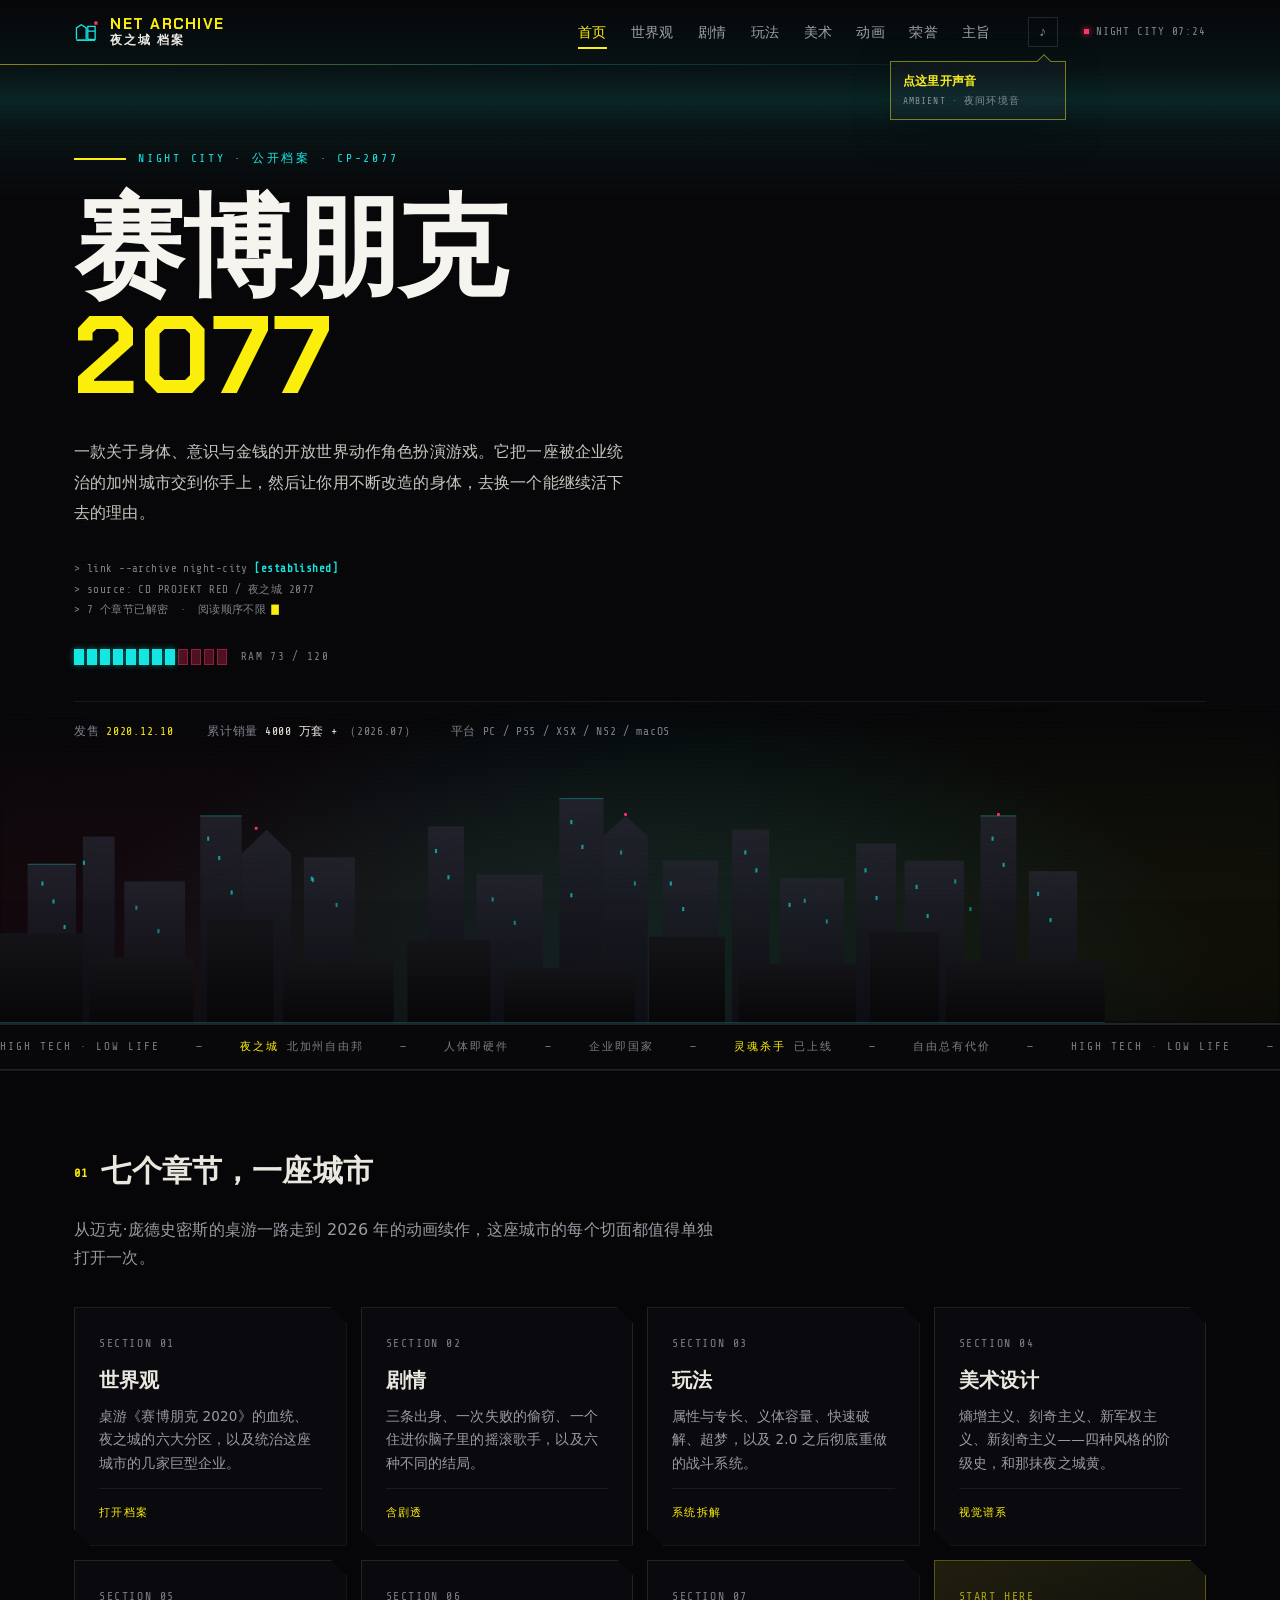
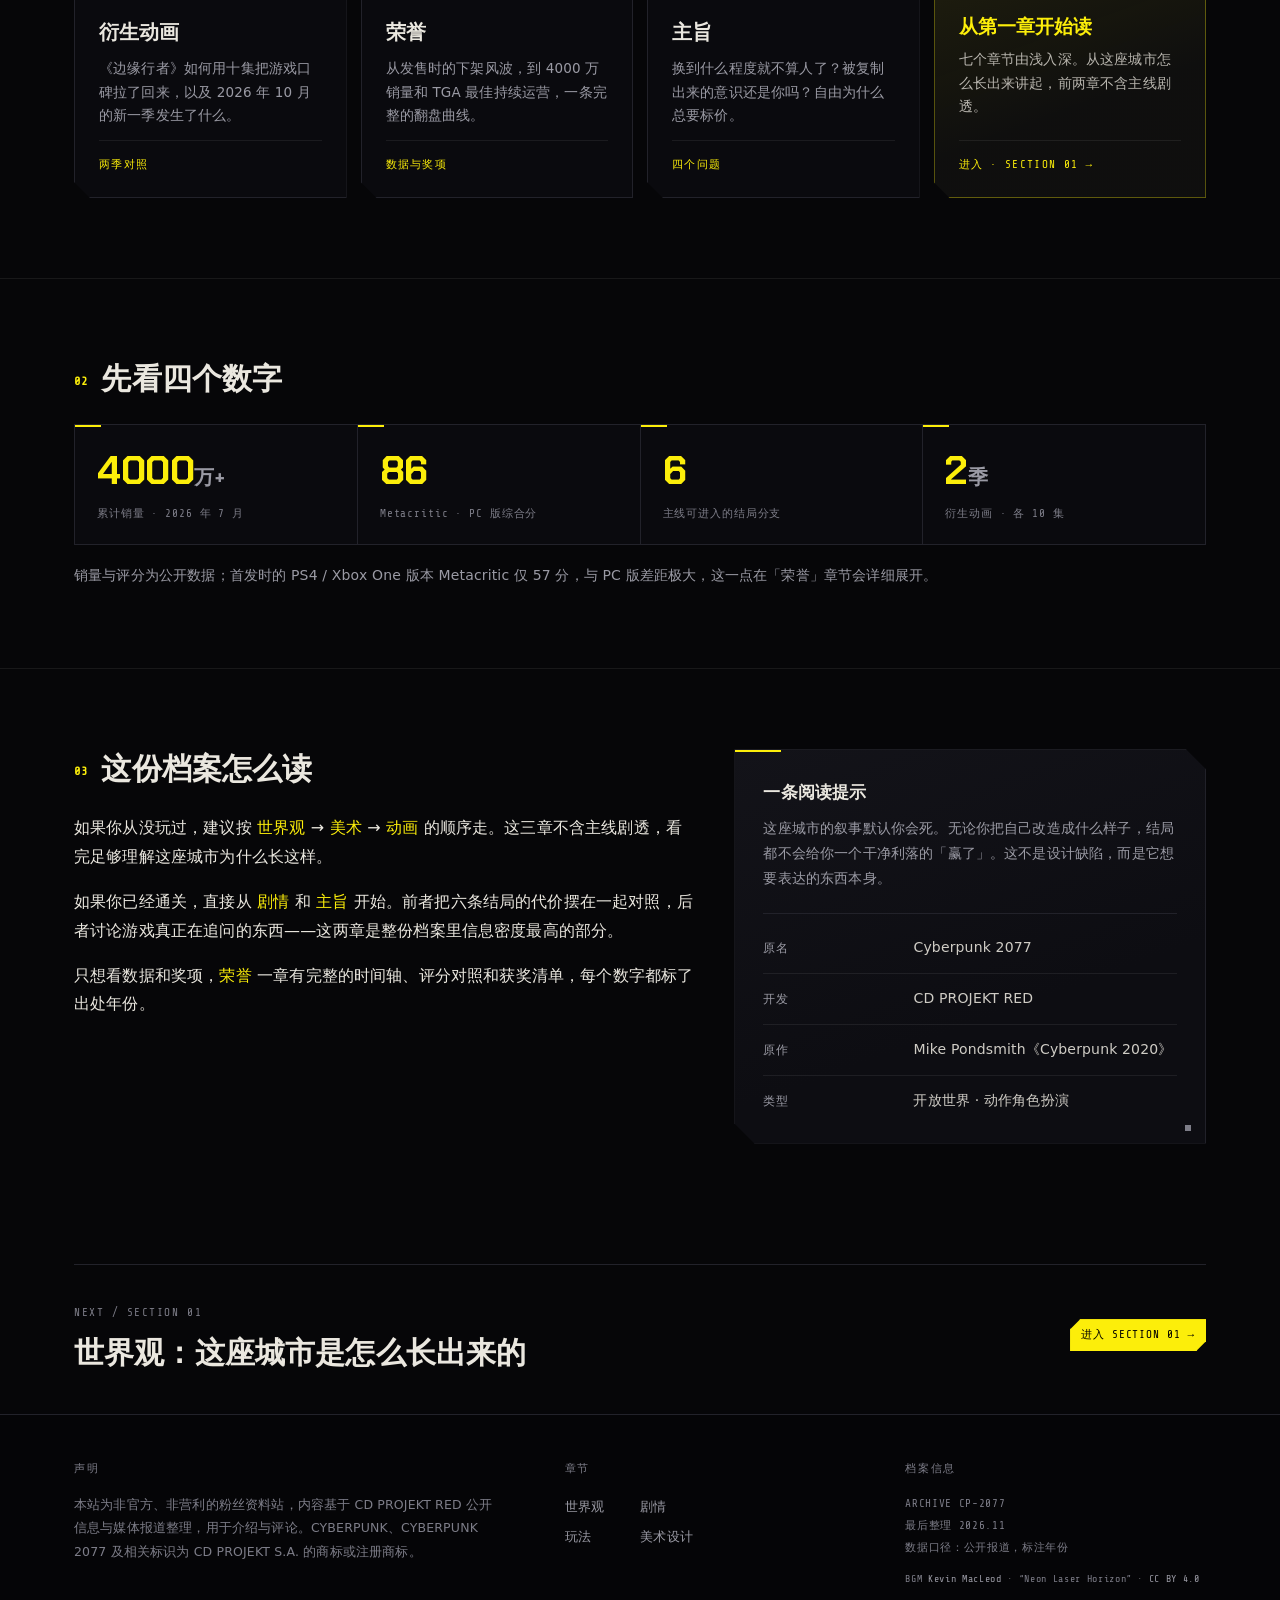
==== commit 92ebcd9b: "feat: 自托管字体与背景音乐，动画页入场封面，进场动画兜底与样式修补" ====
--- a/index.html
+++ b/index.html
@@ -7,8 +7,7 @@
 <meta name="description" content="《赛博朋克 2077》中文资料站：夜之城的世界观与历史、主线剧情与结局分支、义体与黑客的玩法系统、四种建筑风格的视觉谱系、《边缘行者》动画、获奖与销量数据，以及游戏真正在讨论的那些问题。">
 <meta name="theme-color" content="#060608">
 <link rel="icon" type="image/svg+xml" href="data:image/svg+xml,%3Csvg%20xmlns%3D%22http%3A%2F%2Fwww.w3.org%2F2000%2Fsvg%22%20viewBox%3D%220%200%2032%2032%22%3E%3Crect%20width%3D%2232%22%20height%3D%2232%22%20fill%3D%22%23060608%22%2F%3E%3Cpath%20d%3D%22M3%2025V11l6-4%206%204v14%22%20fill%3D%22none%22%20stroke%3D%22%2312E7E2%22%20stroke-width%3D%221.6%22%2F%3E%3Cpath%20d%3D%22M17%2025V9h9v6h-9%22%20fill%3D%22none%22%20stroke%3D%22%2312E7E2%22%20stroke-width%3D%221.6%22%2F%3E%3Cpath%20d%3D%22M17%2015h9v10h-9%22%20fill%3D%22none%22%20stroke%3D%22%2312E7E2%22%20stroke-width%3D%221.6%22%2F%3E%3Crect%20x%3D%223%22%20y%3D%2225%22%20width%3D%2223%22%20height%3D%222%22%20fill%3D%22%2312E7E2%22%2F%3E%3Crect%20x%3D%2225%22%20y%3D%223%22%20width%3D%224%22%20height%3D%224%22%20fill%3D%22%23FF2E63%22%2F%3E%3C%2Fsvg%3E">
-<link rel="preconnect" href="https://miaoda.feishu.cn">
-<link rel="stylesheet" href="https://miaoda.feishu.cn/fonts/css2?family=Chakra+Petch:wght@500;600;700&family=Noto+Sans+SC:wght@300;400;700;900&family=Share+Tech+Mono&display=swap">
+<link rel="preload" href="assets/fonts/chakra-petch-700.woff2" as="font" type="font/woff2" crossorigin>
 <link rel="stylesheet" href="assets/style.css">
 </head>
 <body>
@@ -20,6 +19,8 @@
   <div class="splash-sub">WELCOME TO NIGHT CITY</div>
   <div class="splash-line"></div>
 </div>
+
+<a class="skip-link" href="#main">跳到正文</a>
 
 <header class="topbar">
   <div class="topbar-in">
@@ -46,7 +47,7 @@
   </div>
 </header>
 
-<main>
+<main id="main">
 
   <!-- ===== HERO ===== -->
   <section class="hero">
@@ -141,20 +142,16 @@
       <div class="boot" aria-label="档案状态">
         <span>&gt; link --archive night-city <b class="ok">[established]</b></span>
         <span>&gt; source: CD PROJEKT RED / 夜之城 2077</span>
-        <span>&gt; 8 个章节已解密　·　阅读顺序不限</span>
-      </div>
-
-      <div style="display:flex;align-items:center;gap:16px;margin-top:18px;flex-wrap:wrap">
-        <div class="hud-ram" aria-label="RAM 状态">
+        <span>&gt; 7 个章节已解密　·　阅读顺序不限</span>
+      </div>
+
+      <div class="hud-row" aria-label="RAM 状态：73 / 120">
+        <div class="hud-ram">
           <span class="on"></span><span class="on"></span><span class="on"></span><span class="on"></span>
           <span class="on"></span><span class="on"></span><span class="on"></span><span class="on"></span>
           <span class="used"></span><span class="used"></span><span class="used"></span><span class="used"></span>
         </div>
-        <span style="font-family:var(--mono);font-size:11px;color:var(--mut);letter-spacing:0.15em">RAM 73/120</span>
-      </div>
-
-      <div class="hud-status-bar" style="max-width:280px;margin-top:14px">
-        <span class="s-safe"></span><span class="s-public"></span><span class="s-restricted"></span><span class="s-danger"></span>
+        <span class="hud-k">RAM 73 / 120</span>
       </div>
 
       <div class="hero-foot">
@@ -225,11 +222,12 @@
           <p class="c-desc">换到什么程度就不算人了？被复制出来的意识还是你吗？自由为什么总要标价。</p>
           <span class="c-foot">四个问题</span>
         </a>
-        <div class="card" style="background:#08080b;border-style:dashed;justify-content:center;opacity:.75">
-          <span class="c-no">INDEX</span>
-          <span class="c-title" style="font-size:16px;color:var(--mut)">本档案为非官方资料站</span>
-          <p class="c-desc">所有内容基于公开资料整理，商标与版权归 CD PROJEKT S.A. 所有。</p>
-        </div>
+        <a class="card card-start" href="world.html">
+          <span class="c-no">START HERE</span>
+          <span class="c-title">从第一章开始读</span>
+          <p class="c-desc">七个章节由浅入深。从这座城市怎么长出来讲起，前两章不含主线剧透。</p>
+          <span class="c-foot">进入 · SECTION 01 →</span>
+        </a>
       </div>
     </div>
   </section>
@@ -256,7 +254,7 @@
           <span class="k">衍生动画 · 各 10 集</span>
         </div>
       </div>
-      <p class="small muted" style="margin-top:18px">销量与评分为公开数据；首发时的 PS4 / Xbox One 版本 Metacritic 仅 57 分，与 PC 版差距极大，这一点在「荣誉」章节会详细展开。</p>
+      <p class="small muted stat-note">销量与评分为公开数据；首发时的 PS4 / Xbox One 版本 Metacritic 仅 57 分，与 PC 版差距极大，这一点在「荣誉」章节会详细展开。</p>
     </div>
   </section>
 
@@ -273,16 +271,14 @@
       </div>
       <div class="panel cut">
         <h3>一条阅读提示</h3>
-        <p class="small muted">这座城市的叙事默认你会死。无论你把自己改造成什么样子，结局都不会给你一个干净利落的“赢了”。这不是设计缺陷，而是它想要表达的东西本身。</p>
-        <div class="hr" style="margin:22px 0"></div>
-        <div class="spec">
-          <ul class="spec" style="padding:0">
-            <li><span class="k">原名</span><span class="v">Cyberpunk 2077</span></li>
-            <li><span class="k">开发</span><span class="v">CD PROJEKT RED</span></li>
-            <li><span class="k">原作</span><span class="v">Mike Pondsmith《Cyberpunk 2020》</span></li>
-            <li><span class="k">类型</span><span class="v">开放世界 · 动作角色扮演</span></li>
-          </ul>
-        </div>
+        <p class="small muted">这座城市的叙事默认你会死。无论你把自己改造成什么样子，结局都不会给你一个干净利落的「赢了」。这不是设计缺陷，而是它想要表达的东西本身。</p>
+        <hr class="hr hr-panel">
+        <ul class="spec">
+          <li><span class="k">原名</span><span class="v">Cyberpunk 2077</span></li>
+          <li><span class="k">开发</span><span class="v">CD PROJEKT RED</span></li>
+          <li><span class="k">原作</span><span class="v">Mike Pondsmith《Cyberpunk 2020》</span></li>
+          <li><span class="k">类型</span><span class="v">开放世界 · 动作角色扮演</span></li>
+        </ul>
       </div>
     </div>
   </section>
@@ -295,7 +291,7 @@
           <span class="nn-k">NEXT / SECTION 01</span>
           <span class="nn-t">世界观：这座城市是怎么长出来的</span>
         </div>
-        <a href="world.html" class="tag on" style="padding:10px 16px">进入</a>
+        <a href="world.html" class="tag on">进入 SECTION 01 →</a>
       </div>
     </div>
   </section>
--- a/assets/style.css
+++ b/assets/style.css
@@ -1,33 +1,74 @@
 /* ============================================================
    CYBERPUNK 2077 // NET ARCHIVE
-   全站样式：终端青 + 警报品红 + 纯黑，切角面板，HUD 等宽字
+   视觉系统：夜之城黄为主，终端青为技术层，警报红为危险层
+   切角面板 / HUD 等宽字 / 扫描线与噪点
    ============================================================ */
 
+/* ===================== 字体（自托管，共约 43KB） ===================== */
+@font-face {
+  font-family: "Chakra Petch";
+  font-style: normal;
+  font-weight: 500;
+  font-display: swap;
+  src: url("fonts/chakra-petch-500.woff2") format("woff2");
+  unicode-range: U+0000-00FF, U+2000-206F, U+2122, U+2212;
+}
+@font-face {
+  font-family: "Chakra Petch";
+  font-style: normal;
+  font-weight: 600;
+  font-display: swap;
+  src: url("fonts/chakra-petch-600.woff2") format("woff2");
+  unicode-range: U+0000-00FF, U+2000-206F, U+2122, U+2212;
+}
+@font-face {
+  font-family: "Chakra Petch";
+  font-style: normal;
+  font-weight: 700;
+  font-display: swap;
+  src: url("fonts/chakra-petch-700.woff2") format("woff2");
+  unicode-range: U+0000-00FF, U+2000-206F, U+2122, U+2212;
+}
+@font-face {
+  font-family: "Share Tech Mono";
+  font-style: normal;
+  font-weight: 400;
+  font-display: swap;
+  src: url("fonts/share-tech-mono-400.woff2") format("woff2");
+  unicode-range: U+0000-00FF, U+2000-206F, U+2122, U+2212;
+}
+
 *, *::before, *::after { box-sizing: border-box; }
 
 :root {
+  /* 底色 */
   --bg:        #060608;
-  --bg-2:      #0b0b0f;
-  --panel:     #0e0e13;
-  --panel-2:   #14141a;
-  --line:      #23232b;
+  --bg-2:      #0a0a0e;
+  --panel:     #0d0d12;
+  --panel-2:   #131319;
+  --line:      #22222a;
   --line-soft: rgba(255, 255, 255, 0.07);
+
+  /* 三色 */
+  --yellow:    #fcee0a;
   --cyan:      #12e7e2;
-  --magenta:   #ff2e63;
-  --txt:       #e8e5de;
-  --mut:       #8b8b95;
-  --dim:       #5e5e68;
-
-  --sans: "Noto Sans SC", "Source Han Sans SC", "Microsoft YaHei", system-ui, sans-serif;
-  --disp: "Chakra Petch", "Noto Sans SC", "Microsoft YaHei", system-ui, sans-serif;
-  --mono: "Share Tech Mono", "Consolas", "Courier New", monospace;
+  --red:       #ff2e63;
+
+  /* 文字 */
+  --txt:       #eae7df;
+  --mut:       #9a9aa4;
+  --dim:       #7d7d88;
+
+  /* 字族：中文走系统字体，保证有真正的 700 字重 */
+  --sans: "PingFang SC", "HarmonyOS Sans SC", "Microsoft YaHei", "Source Han Sans SC", "Noto Sans SC", system-ui, sans-serif;
+  --disp: "Chakra Petch", "PingFang SC", "HarmonyOS Sans SC", "Microsoft YaHei", sans-serif;
+  --mono: "Share Tech Mono", "Cascadia Mono", Consolas, "Courier New", monospace;
 
   --maxw: 1180px;
   --pad: 24px;
 }
 
 html { -webkit-text-size-adjust: 100%; scroll-behavior: smooth; }
-@media (prefers-reduced-motion: reduce) { html { scroll-behavior: auto; } }
 
 body {
   margin: 0;
@@ -35,19 +76,20 @@
   color: var(--txt);
   font-family: var(--sans);
   font-size: 16px;
-  line-height: 1.85;
-  letter-spacing: 0.012em;
+  line-height: 1.8;
+  letter-spacing: 0.01em;
   overflow-x: hidden;
   -webkit-font-smoothing: antialiased;
-}
-
-/* 胶片颗粒 + 扫描线：全站材质层 */
+  text-rendering: optimizeLegibility;
+}
+
+/* 胶片颗粒 + 扫描线：全站材质层（比原先更淡，避免糊字） */
 body::before {
   content: "";
   position: fixed; inset: 0;
   z-index: 9998;
   pointer-events: none;
-  opacity: 0.3;
+  opacity: 0.22;
   mix-blend-mode: overlay;
   background-image: url("data:image/svg+xml;utf8,%3Csvg xmlns='http://www.w3.org/2000/svg' width='180' height='180'%3E%3Cfilter id='n'%3E%3CfeTurbulence type='fractalNoise' baseFrequency='0.82' numOctaves='3' stitchTiles='stitch'/%3E%3CfeColorMatrix type='saturate' values='0'/%3E%3C/filter%3E%3Crect width='180' height='180' filter='url(%23n)' opacity='0.5'/%3E%3C/svg%3E");
 }
@@ -56,54 +98,71 @@
   position: fixed; inset: 0;
   z-index: 9999;
   pointer-events: none;
-  opacity: 0.55;
-  background: repeating-linear-gradient(to bottom, rgba(255,255,255,0.03) 0 1px, transparent 1px 3px);
-}
-@media (prefers-reduced-motion: reduce) {
-  body::before { opacity: 0.18; }
-}
-
-::selection { background: var(--cyan); color: #000; }
+  opacity: 0.4;
+  background: repeating-linear-gradient(to bottom, rgba(255,255,255,0.028) 0 1px, transparent 1px 4px);
+}
+
+::selection { background: var(--yellow); color: #000; }
 
 img, svg { max-width: 100%; }
-a { color: var(--cyan); text-decoration: none; }
+a { color: var(--yellow); text-decoration: none; }
 a:hover { text-decoration: underline; text-underline-offset: 3px; }
 
 :focus-visible {
-  outline: 2px solid var(--cyan);
+  outline: 2px solid var(--yellow);
   outline-offset: 3px;
 }
+
+/* 跳转到正文 */
+.skip-link {
+  position: absolute;
+  left: 50%; top: 0;
+  transform: translate(-50%, -120%);
+  z-index: 10001;
+  background: var(--yellow);
+  color: #000;
+  font-family: var(--mono);
+  font-size: 12px;
+  letter-spacing: 0.08em;
+  padding: 10px 18px;
+  transition: transform 0.18s ease;
+}
+.skip-link:focus { transform: translate(-50%, 0); }
 
 /* ===================== 顶栏 ===================== */
 .topbar {
   position: sticky; top: 0; z-index: 100;
-  background: rgba(6, 6, 8, 0.96);
-  border-bottom: 1px solid var(--line);
+  background: rgba(6, 6, 8, 0.94);
+  backdrop-filter: blur(6px);
+  border-bottom: 1px solid transparent;
+  border-image: linear-gradient(90deg, rgba(252,238,10,0.5), rgba(18,231,226,0.25), transparent 82%) 1;
 }
 .topbar-in {
   max-width: var(--maxw);
   margin: 0 auto;
   padding: 0 var(--pad);
-  height: 66px;
+  height: 64px;
   display: flex;
   align-items: center;
-  gap: 28px;
+  gap: 26px;
 }
 .brand {
   display: flex; align-items: center; gap: 10px;
   flex: 0 0 auto;
-}
+  text-decoration: none;
+}
+.brand:hover { text-decoration: none; }
 .brand svg { width: 26px; height: 26px; display: block; }
 .brand-txt {
   font-family: var(--disp);
   font-weight: 700;
-  font-size: 13px;
+  font-size: 12px;
   letter-spacing: 0.16em;
   color: var(--txt);
-  line-height: 1.1;
+  line-height: 1.15;
   white-space: nowrap;
 }
-.brand-txt b { display: block; color: var(--cyan); font-size: 15px; letter-spacing: 0.1em; }
+.brand-txt b { display: block; color: var(--yellow); font-size: 15px; letter-spacing: 0.1em; }
 
 .nav {
   display: flex;
@@ -116,25 +175,25 @@
 .nav::-webkit-scrollbar { display: none; }
 .nav a {
   position: relative;
-  padding: 8px 12px;
+  padding: 8px 11px;
   font-size: 13.5px;
   color: var(--mut);
   white-space: nowrap;
-  letter-spacing: 0.04em;
+  letter-spacing: 0.03em;
   transition: color 0.15s;
 }
 .nav a::after {
   content: "";
   position: absolute;
-  left: 12px; bottom: 2px;
+  left: 11px; bottom: 3px;
   width: 0; height: 2px;
-  background: var(--cyan);
+  background: var(--yellow);
   transition: width 0.18s ease;
 }
 .nav a:hover { color: var(--txt); text-decoration: none; }
-.nav a:hover::after { width: calc(100% - 24px); }
-.nav a[aria-current="page"] { color: var(--cyan); }
-.nav a[aria-current="page"]::after { width: calc(100% - 24px); }
+.nav a:hover::after { width: calc(100% - 22px); }
+.nav a[aria-current="page"] { color: var(--yellow); }
+.nav a[aria-current="page"]::after { width: calc(100% - 22px); }
 
 .topbar-meta {
   font-family: var(--mono);
@@ -142,79 +201,141 @@
   color: var(--dim);
   letter-spacing: 0.08em;
   white-space: nowrap;
-  display: flex; align-items: center; gap: 6px;
+  display: flex; align-items: center; gap: 7px;
   flex: 0 0 auto;
 }
 .dot-live {
-  width: 5px; height: 5px; background: var(--magenta);
-  box-shadow: 0 0 6px var(--magenta);
+  width: 5px; height: 5px; background: var(--red);
+  box-shadow: 0 0 6px var(--red);
   display: inline-block;
 }
-@media (max-width: 1080px) { .topbar-meta { display: none; } }
-@media (max-width: 860px) {
-  .topbar-in { gap: 14px; height: 58px; }
-  .brand-txt b { font-size: 13px; }
-  .nav a { padding: 12px 9px; font-size: 12.5px; }
-  .nav a::after { left: 9px; bottom: 7px; }
-  .nav a:hover::after, .nav a[aria-current="page"]::after { width: calc(100% - 18px); }
-  .foot-links { gap: 0; }
-  .foot-links a { padding: 0; min-height: 44px; display: flex; align-items: center; }
-  .next-nav { flex-direction: column; align-items: flex-start; gap: 18px; }
-  .next-nav .tag { min-height: 44px; display: inline-flex; align-items: center; }
-  .brand { min-height: 44px; }
-}
+
+/* 背景音乐开关 */
+.audio-btn {
+  flex: 0 0 auto;
+  width: 30px; height: 30px;
+  display: inline-flex;
+  align-items: center;
+  justify-content: center;
+  padding: 0;
+  background: transparent;
+  border: 1px solid var(--line);
+  color: var(--dim);
+  font-family: var(--mono);
+  font-size: 14px;
+  line-height: 1;
+  cursor: pointer;
+  transition: color 0.2s, border-color 0.2s, background 0.2s, box-shadow 0.2s;
+}
+.audio-btn:hover { color: var(--yellow); border-color: rgba(252, 238, 10, 0.5); }
+.audio-btn.is-on {
+  color: #000;
+  background: var(--yellow);
+  border-color: var(--yellow);
+  box-shadow: 0 0 12px rgba(252, 238, 10, 0.35);
+  animation: audio-pulse 2.6s ease-in-out infinite;
+}
+@keyframes audio-pulse {
+  0%, 100% { box-shadow: 0 0 10px rgba(252, 238, 10, 0.25); }
+  50%      { box-shadow: 0 0 20px rgba(252, 238, 10, 0.55); }
+}
+.audio-credit { margin-top: 10px; font-size: 10px; line-height: 1.9; }
+.audio-credit a { color: var(--mut); }
+.audio-credit a:hover { color: var(--yellow); }
+
+/* 声音引导：按钮呼吸 + 气泡提示 */
+.audio-wrap { position: relative; display: flex; flex: 0 0 auto; }
+.audio-btn.is-nudge { animation: audio-nudge 2.4s ease-in-out infinite; }
+@keyframes audio-nudge {
+  0%, 100% { border-color: var(--line); box-shadow: 0 0 0 rgba(252, 238, 10, 0); }
+  50%      { border-color: rgba(252, 238, 10, 0.6); box-shadow: 0 0 14px rgba(252, 238, 10, 0.35); }
+}
+.audio-tip {
+  position: absolute;
+  top: calc(100% + 14px);
+  right: -8px;
+  width: 176px;
+  padding: 10px 12px;
+  background: #0c0c11;
+  border: 1px solid rgba(252, 238, 10, 0.45);
+  box-shadow: 0 12px 32px rgba(0, 0, 0, 0.6);
+  line-height: 1.6;
+  opacity: 0;
+  transform: translateY(-6px);
+  transition: opacity 0.3s ease, transform 0.3s ease;
+  pointer-events: none;
+  z-index: 2;
+}
+.audio-tip::before {
+  content: "";
+  position: absolute;
+  top: -6px; right: 16px;
+  width: 10px; height: 10px;
+  background: #0c0c11;
+  border-left: 1px solid rgba(252, 238, 10, 0.45);
+  border-top: 1px solid rgba(252, 238, 10, 0.45);
+  transform: rotate(45deg);
+}
+.audio-tip b { display: block; color: var(--yellow); font-size: 12px; font-weight: 700; letter-spacing: 0.02em; }
+.audio-tip span {
+  display: block;
+  margin-top: 3px;
+  font-family: var(--mono);
+  font-size: 9.5px;
+  letter-spacing: 0.12em;
+  color: var(--dim);
+}
+.audio-tip.is-show { opacity: 1; transform: none; }
 
 /* ===================== 布局 ===================== */
 .wrap { max-width: var(--maxw); margin: 0 auto; padding: 0 var(--pad); }
-.section { padding: 76px 0; border-top: 1px solid var(--line-soft); }
-.section-tight { padding: 48px 0; }
-.section > .wrap { }
-@media (max-width: 700px) { .section { padding: 52px 0; } }
+.section { padding: 80px 0; border-top: 1px solid var(--line-soft); }
+.section-tight { padding: 40px 0; }
 
 /* ===================== 页头 ===================== */
-.page-head { padding: 84px 0 52px; position: relative; }
+.page-head { padding: 76px 0 48px; position: relative; }
 .page-head::before {
   content: "";
-  position: absolute; left: 0; top: 0; bottom: 0;
-  width: 1px; background: linear-gradient(to bottom, var(--cyan), transparent 70%);
-  opacity: 0.5;
+  position: absolute; left: 0; top: 8px; bottom: 24px;
+  width: 1px;
+  background: linear-gradient(to bottom, var(--yellow), transparent 75%);
+  opacity: 0.45;
 }
 .eyebrow {
   font-family: var(--mono);
   font-size: 11.5px;
   letter-spacing: 0.22em;
-  color: var(--cyan);
+  color: var(--yellow);
   display: flex; align-items: center; gap: 10px;
-  margin-bottom: 22px;
-}
-.eyebrow .sq { width: 7px; height: 7px; background: var(--cyan); display: inline-block; }
+  margin-bottom: 20px;
+}
+.eyebrow .sq { width: 7px; height: 7px; background: var(--yellow); display: inline-block; }
 .eyebrow .idx { color: var(--dim); }
+
 h1 {
   font-family: var(--disp);
   font-weight: 700;
-  font-size: clamp(30px, 4.6vw, 54px);
-  line-height: 1.14;
+  font-size: clamp(30px, 4.4vw, 52px);
+  line-height: 1.16;
   letter-spacing: -0.01em;
   margin: 0 0 20px;
   max-width: 22em;
 }
-h1 .hl { color: var(--cyan); }
+h1 .hl { color: var(--yellow); }
 .lede {
   font-size: 17px;
   line-height: 1.85;
-  color: #b8b6b0;
-  max-width: 42em;
+  color: #bdbab3;
+  max-width: 40em;
   margin: 0;
 }
-@media (max-width: 700px) { .page-head { padding: 56px 0 36px; } .lede { font-size: 15.5px; } }
-
-/* 小标签行 */
+
 .meta-row {
-  display: flex; flex-wrap: wrap; gap: 8px 18px;
-  margin-top: 28px;
+  display: flex; flex-wrap: wrap; gap: 8px 20px;
+  margin-top: 26px;
   font-family: var(--mono);
   font-size: 11.5px;
-  color: var(--mut);
+  color: var(--dim);
   letter-spacing: 0.06em;
 }
 .meta-row span { display: inline-flex; align-items: center; gap: 8px; }
@@ -222,21 +343,21 @@
   content: ""; width: 12px; height: 1px; background: var(--dim); display: inline-block;
 }
 
-/* ===================== 小标题 ===================== */
+/* ===================== 标题与小件 ===================== */
 h2 {
   font-family: var(--disp);
   font-weight: 700;
-  font-size: clamp(22px, 2.5vw, 30px);
-  line-height: 1.28;
+  font-size: clamp(22px, 2.4vw, 30px);
+  line-height: 1.3;
   margin: 0 0 26px;
   display: flex;
   align-items: baseline;
-  gap: 14px;
+  gap: 13px;
 }
 h2 .no {
   font-family: var(--mono);
   font-size: 12px;
-  color: var(--cyan);
+  color: var(--yellow);
   letter-spacing: 0.1em;
   flex: 0 0 auto;
   transform: translateY(-4px);
@@ -254,33 +375,48 @@
 .body-col { max-width: 40em; }
 .muted { color: var(--mut); }
 .small { font-size: 14px; line-height: 1.8; }
+.stack > * + * { margin-top: 14px; }
+.hr { height: 1px; background: var(--line); border: 0; margin: 40px 0; }
+.hr-panel { margin: 22px 0; }
+.stat-note { margin-top: 18px; }
 
 /* ===================== 面板 ===================== */
 .panel {
   position: relative;
-  background: linear-gradient(160deg, var(--panel-2), var(--panel) 62%);
+  background: linear-gradient(160deg, var(--panel-2), var(--panel) 64%);
   border: 1px solid var(--line);
   padding: 30px 28px;
+  transition: border-color 0.25s ease, box-shadow 0.25s ease;
 }
 .cut { clip-path: polygon(0 0, calc(100% - 20px) 0, 100% 20px, 100% 100%, 20px 100%, 0 calc(100% - 20px)); }
 .cut-sm { clip-path: polygon(0 0, calc(100% - 12px) 0, 100% 12px, 100% 100%, 12px 100%, 0 calc(100% - 12px)); }
-
 .panel::before {
   content: "";
   position: absolute; top: 0; left: 0;
   width: 46px; height: 2px;
-  background: var(--cyan);
+  background: var(--yellow);
+}
+.panel::after {
+  content: "";
+  position: absolute; bottom: 12px; right: 14px;
+  width: 6px; height: 6px;
+  background: var(--dim);
+  transition: background 0.2s, box-shadow 0.2s;
+}
+.panel:hover {
+  border-color: rgba(252, 238, 10, 0.35);
+  box-shadow: 0 0 0 1px rgba(252, 238, 10, 0.1), 0 0 28px rgba(252, 238, 10, 0.06);
+}
+.panel:hover::after {
+  background: var(--yellow);
+  box-shadow: 0 0 8px var(--yellow);
 }
 
 /* 网格 */
 .g2 { display: grid; grid-template-columns: repeat(2, minmax(0, 1fr)); gap: 22px; }
 .g3 { display: grid; grid-template-columns: repeat(3, minmax(0, 1fr)); gap: 18px; }
-.g4 { display: grid; grid-template-columns: repeat(4, minmax(0, 1fr)); gap: 16px; }
 .split { display: grid; grid-template-columns: 1fr 1fr; gap: 40px; align-items: start; }
 .split-wide { display: grid; grid-template-columns: 1.25fr 0.95fr; gap: 40px; align-items: start; }
-@media (max-width: 900px) {
-  .g2, .g3, .g4, .split, .split-wide { grid-template-columns: 1fr; gap: 18px; }
-}
 
 /* ===================== 数据 ===================== */
 .stat-grid {
@@ -290,32 +426,37 @@
   border-left: 1px solid var(--line);
 }
 .stat {
-  padding: 24px 20px;
+  position: relative;
+  padding: 26px 22px 22px;
   border-right: 1px solid var(--line);
   border-bottom: 1px solid var(--line);
   background: var(--bg-2);
 }
+.stat::before {
+  content: "";
+  position: absolute; top: 0; left: 0;
+  width: 26px; height: 2px;
+  background: var(--yellow);
+}
 .stat .v {
   font-family: var(--disp);
   font-weight: 700;
-  font-size: clamp(26px, 3vw, 38px);
+  font-size: clamp(28px, 3.1vw, 40px);
   line-height: 1;
-  color: var(--cyan);
+  color: var(--yellow);
   letter-spacing: -0.01em;
   display: block;
+  font-variant-numeric: tabular-nums;
 }
 .stat .v small { font-size: 0.5em; color: var(--mut); font-family: var(--mono); letter-spacing: 0; }
 .stat .k {
   font-family: var(--mono);
   font-size: 11px;
-  color: var(--mut);
-  letter-spacing: 0.1em;
-  margin-top: 12px;
+  color: var(--dim);
+  letter-spacing: 0.08em;
+  margin-top: 14px;
   display: block;
   line-height: 1.6;
-}
-@media (max-width: 760px) {
-  .stat-grid { grid-template-columns: repeat(2, minmax(0, 1fr)); }
 }
 
 /* ===================== 卡片 ===================== */
@@ -324,17 +465,27 @@
   display: flex;
   flex-direction: column;
   gap: 12px;
-  padding: 26px 24px 24px;
+  padding: 26px 24px 22px;
   background: var(--bg-2);
   border: 1px solid var(--line);
-  transition: border-color 0.18s, background 0.18s, transform 0.18s;
   clip-path: polygon(0 0, calc(100% - 16px) 0, 100% 16px, 100% 100%, 16px 100%, 0 calc(100% - 16px));
+  transition: border-color 0.22s, background 0.22s, transform 0.22s, box-shadow 0.22s;
+}
+.card::before {
+  content: "";
+  position: absolute; left: 0; top: 0;
+  width: 0; height: 2px;
+  background: var(--yellow);
+  transition: width 0.25s ease;
 }
 .card:hover {
-  border-color: rgba(18, 231, 226, 0.55);
-  background: #101017;
+  border-color: rgba(252, 238, 10, 0.7);
+  background: #101015;
+  box-shadow: 0 0 0 1px rgba(252, 238, 10, 0.16), 0 8px 34px rgba(252, 238, 10, 0.14);
+  transform: translateY(-6px);
   text-decoration: none;
 }
+.card:hover::before { width: 100%; }
 .card .c-no {
   font-family: var(--mono);
   font-size: 11.5px;
@@ -350,7 +501,7 @@
 }
 .card .c-desc {
   font-size: 13.5px;
-  line-height: 1.8;
+  line-height: 1.75;
   color: var(--mut);
   margin: 0;
 }
@@ -361,7 +512,7 @@
   font-family: var(--mono);
   font-size: 11px;
   letter-spacing: 0.12em;
-  color: var(--cyan);
+  color: var(--yellow);
 }
 
 /* ===================== 表格 ===================== */
@@ -384,27 +535,28 @@
   letter-spacing: 0.1em;
   color: var(--mut);
   font-weight: 400;
-  text-transform: none;
   background: #0a0a0e;
 }
 .tbl td:first-child { color: var(--txt); }
-.tbl .em { color: var(--cyan); }
+.tbl .em { color: var(--yellow); }
 .tbl td.sm { font-size: 13px; color: var(--mut); }
-.tbl-wrap { border: 1px solid var(--line); overflow-x: auto; }
-@media (max-width: 700px) { .tbl { font-size: 13px; } .tbl th, .tbl td { padding: 11px 9px; } }
+.tbl-wrap {
+  border: 1px solid var(--line);
+  overflow-x: auto;
+  clip-path: polygon(0 0, calc(100% - 16px) 0, 100% 16px, 100% 100%, 16px 100%, 0 calc(100% - 16px));
+}
 
 /* ===================== 时间轴 ===================== */
 .tl { display: grid; row-gap: 0; }
 .tl-row {
   display: grid;
   grid-template-columns: 104px 40px 1fr;
-  column-gap: 0;
   align-items: start;
 }
 .tl-time {
   font-family: var(--mono);
   font-size: 12.5px;
-  color: var(--cyan);
+  color: var(--yellow);
   letter-spacing: 0.04em;
   padding: 2px 14px 34px 0;
   text-align: right;
@@ -428,9 +580,8 @@
   top: 4px;
   width: 9px; height: 9px;
   background: var(--bg);
-  border: 1px solid var(--cyan);
+  border: 1px solid var(--yellow);
   transform: translate(-50%, 0) rotate(45deg);
-  justify-self: center;
 }
 .tl-body { padding: 0 0 34px 18px; }
 .tl-body h4 {
@@ -441,19 +592,9 @@
   line-height: 1.5;
 }
 .tl-body p { font-size: 13.5px; color: var(--mut); margin: 0; max-width: 40em; }
-@media (max-width: 700px) {
-  .tl-row { grid-template-columns: 74px 28px 1fr; }
-  .tl-time { font-size: 11px; padding-right: 8px; }
-  .tl-dot { width: 7px; height: 7px; }
-  .tl-body { padding-left: 12px; }
-}
 
 /* ===================== 列表 ===================== */
-.spec {
-  list-style: none;
-  margin: 0;
-  padding: 0;
-}
+.spec { list-style: none; margin: 0; padding: 0; }
 .spec li {
   display: grid;
   grid-template-columns: 132px 1fr;
@@ -473,44 +614,57 @@
   padding-top: 3px;
 }
 .spec .v { color: #cfccc5; }
-@media (max-width: 620px) {
-  .spec li { grid-template-columns: 1fr; gap: 3px; }
-}
-
-/* 标签 */
+
+/* 标签 / 按钮 */
 .tags { display: flex; flex-wrap: wrap; gap: 8px; }
 .tag {
+  display: inline-flex;
+  align-items: center;
   font-family: var(--mono);
   font-size: 11px;
   letter-spacing: 0.08em;
   color: var(--mut);
   border: 1px solid var(--line);
-  padding: 4px 9px;
+  padding: 5px 10px;
   background: #0a0a0e;
-}
-.tag.on { color: #000; background: var(--cyan); border-color: var(--cyan); }
+  clip-path: polygon(8px 0, 100% 0, 100% calc(100% - 8px), calc(100% - 8px) 100%, 0 100%, 0 8px);
+  transition: box-shadow 0.2s ease, transform 0.2s ease, background 0.2s, color 0.2s;
+}
+.tag.on {
+  color: #000;
+  background: var(--yellow);
+  border-color: var(--yellow);
+  font-weight: 400;
+  clip-path: polygon(10px 0, 100% 0, 100% calc(100% - 10px), calc(100% - 10px) 100%, 0 100%, 0 10px);
+}
+.tag.on:hover {
+  text-decoration: none;
+  box-shadow: 0 0 20px rgba(252, 238, 10, 0.4);
+  transform: translateY(-1px);
+}
 
 /* 引用块 */
 .quote {
-  border-left: 2px solid var(--cyan);
+  border-left: 2px solid var(--yellow);
   padding: 4px 0 4px 22px;
   font-size: 16px;
   line-height: 1.85;
   color: #dedbd4;
+  margin: 0;
 }
 .quote .who {
   display: block;
   margin-top: 12px;
   font-family: var(--mono);
   font-size: 11px;
-  color: var(--mut);
+  color: var(--dim);
   letter-spacing: 0.1em;
 }
 
 /* 强调条 */
 .note {
   border: 1px solid var(--line);
-  border-left: 2px solid var(--cyan);
+  border-left: 2px solid var(--yellow);
   background: #0a0a0e;
   padding: 16px 20px;
   font-size: 13.5px;
@@ -519,7 +673,7 @@
 }
 .note b { color: var(--txt); font-weight: 700; }
 
-/* ===================== 夜之城色板 ===================== */
+/* ===================== 色板 ===================== */
 .swatch {
   position: relative;
   height: 148px;
@@ -534,238 +688,7 @@
 .swatch.on-dark { color: #06060a; }
 .swatch.on-light { color: #f2f0ea; }
 
-/* ===================== 页脚 ===================== */
-footer {
-  border-top: 1px solid var(--line);
-  margin-top: 40px;
-  padding: 46px 0 56px;
-  background: #050507;
-}
-.foot-in {
-  max-width: var(--maxw);
-  margin: 0 auto;
-  padding: 0 var(--pad);
-  display: grid;
-  grid-template-columns: 1.4fr 0.9fr 1.1fr;
-  gap: 36px;
-}
-.foot h5 {
-  font-family: var(--mono);
-  font-size: 11px;
-  letter-spacing: 0.14em;
-  color: var(--dim);
-  margin: 0 0 14px;
-  font-weight: 400;
-}
-.foot p { font-size: 12.5px; line-height: 1.9; color: var(--dim); max-width: 34em; margin: 0; }
-.foot-links { display: flex; flex-direction: column; gap: 6px; }
-.foot-links a { font-size: 12.5px; color: var(--mut); }
-.foot-meta {
-  font-family: var(--mono);
-  font-size: 11px;
-  color: var(--dim);
-  letter-spacing: 0.06em;
-  line-height: 2;
-}
-@media (max-width: 820px) {
-  .foot-in { grid-template-columns: 1fr; gap: 26px; }
-}
-
-/* ===================== 首页 Hero ===================== */
-.hero {
-  position: relative;
-  min-height: 0;
-  display: flex;
-  align-items: flex-start;
-  padding: 96px 0 300px;
-  overflow: hidden;
-  border-bottom: 1px solid var(--line);
-  isolation: isolate;
-}
-.hero-glow {
-  position: absolute;
-  z-index: -1;
-  left: 50%; bottom: 0;
-  width: 100vw; height: 380px;
-  transform: translateX(-50%);
-  background:
-    radial-gradient(ellipse at 50% 92%, rgba(18, 231, 226, 0.20), transparent 64%),
-    radial-gradient(ellipse at 14% 86%, rgba(255, 46, 99, 0.12), transparent 60%),
-    radial-gradient(ellipse at 86% 84%, rgba(255, 46, 99, 0.12), transparent 60%);
-  filter: blur(2px);
-}
-.skyline {
-  position: absolute;
-  z-index: -1;
-  left: 0; right: 0; bottom: 0;
-  height: 300px;
-  opacity: 1;
-  pointer-events: none;
-}
-/* 顶部压暗层：保证天际线之上的标题对比度 */
-.hero::before {
-  content: "";
-  position: absolute; inset: 0;
-  z-index: -1;
-  pointer-events: none;
-  background:
-    linear-gradient(180deg, rgba(6,6,8,0.88), rgba(6,6,8,0) 30%),
-    linear-gradient(0deg, rgba(6,6,8,0.45), rgba(6,6,8,0) 26%);
-}
-.hero-in { position: relative; width: 100%; }
-.hero-tag {
-  font-family: var(--mono);
-  font-size: 11.5px;
-  letter-spacing: 0.24em;
-  color: var(--cyan);
-  display: flex; align-items: center; gap: 12px;
-  margin-bottom: 26px;
-}
-.hero-tag .bar { width: 56px; height: 1px; background: var(--cyan); }
-
-.hero-title {
-  font-family: var(--disp);
-  font-weight: 700;
-  margin: 0;
-  line-height: 0.9;
-  letter-spacing: -0.02em;
-  font-size: clamp(46px, 9.4vw, 132px);
-}
-.hero-title .l1 { display: block; color: #f4f2ec; }
-.hero-title .l2 {
-  display: block;
-  color: var(--cyan);
-  letter-spacing: 0.02em;
-}
-
-/* 故障字：RGB 分色偏移 */
-.glitch {
-  position: relative;
-  display: inline-block;
-  text-shadow: 0.012em 0 rgba(18, 231, 226, 0.5), -0.012em 0 rgba(255, 46, 99, 0.4);
-  animation: glitch-shift 6s steps(1) infinite;
-}
-.glitch::before,
-.glitch::after {
-  content: attr(data-t);
-  position: absolute;
-  left: 0; top: 0;
-  width: 100%;
-  opacity: 0.42;
-  pointer-events: none;
-}
-.glitch::before { color: var(--cyan); transform: translate(-2px, 1px); clip-path: inset(12% 0 62% 0); animation: g1 5.2s steps(1) infinite; }
-.glitch::after  { color: var(--magenta); transform: translate(2px, -1px); clip-path: inset(58% 0 12% 0); animation: g2 7.4s steps(1) infinite; }
-
-@keyframes glitch-shift {
-  0%, 92%, 100% { transform: translate(0, 0); }
-  93% { transform: translate(-2px, 1px); }
-  94% { transform: translate(2px, -1px); }
-  95% { transform: translate(0, 0); }
-}
-@keyframes g1 {
-  0%, 88%, 100% { transform: translate(-3px, 2px); clip-path: inset(12% 0 62% 0); }
-  89% { transform: translate(6px, -3px); clip-path: inset(2% 0 78% 0); }
-  91% { transform: translate(-8px, 4px); clip-path: inset(30% 0 44% 0); }
-}
-@keyframes g2 {
-  0%, 90%, 100% { transform: translate(3px, -2px); clip-path: inset(58% 0 12% 0); }
-  91% { transform: translate(-7px, 3px); clip-path: inset(70% 0 4% 0); }
-  93% { transform: translate(5px, -4px); clip-path: inset(44% 0 30% 0); }
-}
-@media (prefers-reduced-motion: reduce) {
-  .glitch, .glitch::before, .glitch::after { animation: none; }
-  .glitch::before, .glitch::after { opacity: 0; }
-}
-
-.hero-sub {
-  margin: 30px 0 0;
-  max-width: 38em;
-  font-size: 16px;
-  line-height: 1.9;
-  color: #c2bfb8;
-}
-
-.hero-foot {
-  display: flex;
-  flex-wrap: wrap;
-  align-items: center;
-  gap: 14px 30px;
-  margin: 38px 0 0;
-  padding-top: 22px;
-  border-top: 1px solid var(--line-soft);
-  font-family: var(--mono);
-  font-size: 11.5px;
-  letter-spacing: 0.08em;
-  color: var(--mut);
-}
-.hero-foot b { color: var(--cyan); font-weight: 400; }
-
-/* 启动日志 */
-.boot {
-  font-family: var(--mono);
-  font-size: 11px;
-  line-height: 1.9;
-  color: var(--mut);
-  letter-spacing: 0.04em;
-  margin-top: 34px;
-}
-.boot span { display: block; opacity: 0; animation: boot-in 0.5s ease forwards; }
-.boot span:nth-child(1) { animation-delay: 0.35s; }
-.boot span:nth-child(2) { animation-delay: 0.6s; }
-.boot span:nth-child(3) { animation-delay: 0.85s; }
-.boot .ok { color: var(--cyan); }
-@keyframes boot-in { from { opacity: 0; transform: translateY(4px); } to { opacity: 1; transform: none; } }
-@media (prefers-reduced-motion: reduce) { .boot span { opacity: 1; animation: none; } }
-
-@media (max-width: 760px) {
-  .hero { padding: 60px 0 200px; }
-  .hero-sub { font-size: 15px; }
-  .hero-glow { height: 260px; }
-  .skyline { height: 200px; }
-}
-
-/* ===================== 章节导览（首页卡片） ===================== */
-.chapter-grid {
-  display: grid;
-  grid-template-columns: repeat(4, minmax(0, 1fr));
-  gap: 14px;
-}
-.chapter-grid > :nth-child(5) { grid-column: span 1; }
-@media (max-width: 1000px) {
-  .chapter-grid { grid-template-columns: repeat(3, minmax(0, 1fr)); }
-}
-@media (max-width: 780px) {
-  .chapter-grid { grid-template-columns: repeat(2, minmax(0, 1fr)); }
-}
-@media (max-width: 460px) {
-  .chapter-grid { grid-template-columns: 1fr; }
-}
-
-/* ===================== 首页分割条 ===================== */
-.scroller {
-  border-top: 1px solid var(--line);
-  border-bottom: 1px solid var(--line);
-  overflow: hidden;
-  background: #08080b;
-}
-.scroller-in {
-  display: flex;
-  gap: 40px;
-  padding: 12px 0;
-  white-space: nowrap;
-  font-family: var(--mono);
-  font-size: 11px;
-  letter-spacing: 0.18em;
-  color: var(--dim);
-  animation: slide 26s linear infinite;
-  width: max-content;
-}
-.scroller-in b { color: var(--cyan); font-weight: 400; }
-@keyframes slide { from { transform: translateX(0); } to { transform: translateX(-50%); } }
-@media (prefers-reduced-motion: reduce) { .scroller-in { animation: none; } }
-
-/* ===================== 图表 / 条形 ===================== */
+/* ===================== 条形图 ===================== */
 .bars { display: flex; flex-direction: column; gap: 14px; }
 .bar-row {
   display: grid;
@@ -776,9 +699,9 @@
 }
 .bar-row .bl { color: var(--mut); font-family: var(--mono); font-size: 11px; letter-spacing: 0.06em; }
 .bar-track { height: 10px; background: #15151b; position: relative; }
-.bar-fill { position: absolute; left: 0; top: 0; bottom: 0; background: var(--cyan); }
+.bar-fill { position: absolute; left: 0; top: 0; bottom: 0; background: var(--yellow); }
 .bar-fill.c { background: var(--cyan); }
-.bar-fill.m { background: var(--magenta); }
+.bar-fill.m { background: var(--red); }
 .bar-row .bv { font-family: var(--mono); font-size: 12px; color: var(--txt); text-align: right; }
 
 /* ===================== 下一页 ===================== */
@@ -788,16 +711,23 @@
   align-items: center;
   gap: 20px;
   border-top: 1px solid var(--line);
-  padding: 30px 0 0;
-}
-.next-nav .nn-k { font-family: var(--mono); font-size: 11px; color: var(--dim); letter-spacing: 0.14em; }
+  padding: 32px 0 0;
+}
+.next-nav .nn-k {
+  font-family: var(--mono);
+  font-size: 11px;
+  color: var(--dim);
+  letter-spacing: 0.14em;
+}
 .next-nav .nn-t {
-  font-family: var(--disp); font-weight: 700; font-size: clamp(22px, 3vw, 32px);
-  color: var(--txt); display: block; margin-top: 6px;
-}
-.next-nav a:hover .nn-t { color: var(--cyan); text-decoration: none; }
-
-/* 通用小工具 */
+  font-family: var(--disp); font-weight: 700; font-size: clamp(21px, 2.8vw, 30px);
+  color: var(--txt); display: block; margin-top: 8px; line-height: 1.35;
+  transition: color 0.2s;
+}
+.next-nav a:hover { text-decoration: none; }
+.next-nav a:hover .nn-t { color: var(--yellow); }
+
+/* ===================== 图片 ===================== */
 .art-img {
   margin: 0 0 22px;
   border: 1px solid var(--line);
@@ -806,6 +736,7 @@
 .art-img img {
   display: block;
   width: 100%;
+  height: auto;
   aspect-ratio: 16 / 9;
   object-fit: cover;
   filter: saturate(0.92) contrast(1.02);
@@ -814,140 +745,305 @@
   font-family: var(--mono);
   font-size: 11px;
   color: var(--dim);
+  letter-spacing: 0.04em;
+  padding: 9px 12px;
+  border-top: 1px solid var(--line-soft);
+  line-height: 1.7;
+}
+.art-img.small { max-width: 480px; margin-left: auto; margin-right: auto; }
+.art-img.two-col { max-width: 560px; }
+
+/* 纪念墙：三张一组的等宽图集 */
+.memorial {
+  display: grid;
+  grid-template-columns: repeat(3, minmax(0, 1fr));
+  gap: 16px;
+  margin-top: 34px;
+}
+.memorial .art-img { margin: 0; }
+/* 说明文字统一占两行，三张卡片底边才能对齐 */
+.memorial .art-img figcaption {
+  display: flex;
+  align-items: center;
+  min-height: 56px;
+}
+@media (max-width: 760px) {
+  .memorial { grid-template-columns: 1fr; gap: 22px; }
+}
+
+/* ===================== 页脚 ===================== */
+footer {
+  border-top: 1px solid var(--line);
+  padding: 44px 0 52px;
+  background: #050507;
+}
+.foot-in {
+  max-width: var(--maxw);
+  margin: 0 auto;
+  padding: 0 var(--pad);
+  display: grid;
+  grid-template-columns: 1.5fr 1fr 1fr;
+  gap: 40px;
+}
+.foot h5 {
+  font-family: var(--mono);
+  font-size: 11px;
+  letter-spacing: 0.14em;
+  color: var(--dim);
+  margin: 0 0 14px;
+  font-weight: 400;
+}
+.foot p { font-size: 12.5px; line-height: 1.9; color: var(--dim); max-width: 34em; margin: 0; }
+.foot-links {
+  display: grid;
+  grid-template-columns: repeat(2, max-content);
+  gap: 2px 36px;
+}
+.foot-links a { font-size: 12.5px; color: var(--mut); padding: 3px 0; }
+.foot-links a:hover { color: var(--yellow); text-decoration: none; }
+.foot-meta {
+  font-family: var(--mono);
+  font-size: 11px;
+  color: var(--dim);
   letter-spacing: 0.06em;
-  padding: 8px 12px;
-  border-top: 1px solid var(--line-soft);
-}
-
-.hr { height: 1px; background: var(--line); border: 0; margin: 40px 0; }
-.stack > * + * { margin-top: 18px; }
-.center { text-align: center; }
-.nowrap { white-space: nowrap; }
-
-/* ============================================================
-   HUD 动态增强：赛博终端 / 登录界面质感
-   ============================================================ */
-
-/* 全站循环扫描线（由 main.js 注入） */
-.scanline {
-  position: fixed; left: 0; right: 0;
-  height: 140px;
-  z-index: 9997;
+  line-height: 2;
+}
+
+/* ===================== 首页 Hero ===================== */
+.hero {
+  position: relative;
+  display: flex;
+  align-items: flex-start;
+  padding: 84px 0 280px;
+  overflow: hidden;
+  border-bottom: 1px solid var(--line);
+  isolation: isolate;
+}
+/* 顶部压暗 + 底部压暗：保证标题与天际线之间的层次 */
+.hero::before {
+  content: "";
+  position: absolute; inset: 0;
+  z-index: -1;
   pointer-events: none;
-  background: linear-gradient(to bottom,
-    transparent,
-    rgba(18, 231, 226, 0.035) 35%,
-    rgba(18, 231, 226, 0.075) 50%,
-    rgba(18, 231, 226, 0.035) 65%,
-    transparent);
-  animation: scan-move 10s linear infinite;
-  mix-blend-mode: screen;
-}
-@keyframes scan-move {
-  from { top: -140px; }
-  to   { top: 100vh; }
-}
-
-/* 面板 hover 霓虹边框 */
-.panel {
-  transition: border-color 0.25s ease, box-shadow 0.25s ease;
-}
-.panel:hover {
-  border-color: rgba(18, 231, 226, 0.38);
-  box-shadow: 0 0 0 1px rgba(18, 231, 226, 0.12), 0 0 26px rgba(18, 231, 226, 0.08);
-}
-.panel::after {
-  content: "";
-  position: absolute; bottom: 12px; right: 14px;
-  width: 6px; height: 6px;
-  background: var(--dim);
-  transition: background 0.2s, box-shadow 0.2s;
-}
-.panel:hover::after {
-  background: var(--cyan);
-  box-shadow: 0 0 8px var(--cyan);
-}
-
-/* 卡片 hover 上浮 + 发光 */
-.card {
-  transition: border-color 0.25s ease, box-shadow 0.25s ease, background 0.25s ease, transform 0.25s ease;
-}
-.card:hover {
-  border-color: rgba(18, 231, 226, 0.6);
-  box-shadow: 0 0 0 1px rgba(18, 231, 226, 0.18), 0 0 30px rgba(18, 231, 226, 0.12);
-  transform: translateY(-2px);
-}
-
-/* LIVE 灯呼吸 */
-.dot-live {
-  animation: dot-blink 1.6s ease-in-out infinite;
-}
-@keyframes dot-blink {
-  0%, 100% { opacity: 1;    box-shadow: 0 0 8px var(--magenta); }
-  50%      { opacity: 0.3;  box-shadow: 0 0 2px var(--magenta); }
-}
-
-/* boot 日志末尾闪烁光标 */
-.boot::after {
+  background:
+    linear-gradient(180deg, rgba(6,6,8,0.9), rgba(6,6,8,0) 32%),
+    linear-gradient(0deg, rgba(6,6,8,0.5), rgba(6,6,8,0) 30%);
+}
+.hero-glow {
+  position: absolute;
+  z-index: -2;
+  left: 50%; bottom: 0;
+  width: 100vw; height: 360px;
+  transform: translateX(-50%);
+  background:
+    radial-gradient(ellipse at 50% 92%, rgba(18, 231, 226, 0.18), transparent 64%),
+    radial-gradient(ellipse at 14% 86%, rgba(255, 46, 99, 0.10), transparent 60%),
+    radial-gradient(ellipse at 86% 84%, rgba(252, 238, 10, 0.08), transparent 62%);
+  filter: blur(2px);
+  animation: glow-breathe 6.5s ease-in-out infinite;
+}
+.skyline {
+  position: absolute;
+  z-index: -1;
+  left: 0; right: 0; bottom: 0;
+  height: 290px;
+  pointer-events: none;
+}
+.hero-in { position: relative; width: 100%; }
+
+.hero-tag {
+  font-family: var(--mono);
+  font-size: 11.5px;
+  letter-spacing: 0.24em;
+  color: var(--cyan);
+  display: flex; align-items: center; gap: 12px;
+  margin-bottom: 24px;
+}
+.hero-tag .bar { width: 52px; height: 2px; background: var(--yellow); }
+
+.hero-title {
+  font-family: var(--disp);
+  font-weight: 700;
+  margin: 0;
+  line-height: 0.98;
+  letter-spacing: -0.02em;
+  font-size: clamp(48px, 8.6vw, 124px);
+}
+.hero-title .l1 { display: block; color: #f6f4ee; }
+.hero-title .l2 {
+  display: block;
+  color: var(--yellow);
+  letter-spacing: 0.02em;
+  font-weight: 700;
+}
+
+/* 故障字：平时干净，只在几帧里分色错位 */
+.glitch {
+  position: relative;
+  display: inline-block;
+}
+.glitch::before,
+.glitch::after {
+  content: attr(data-t);
+  position: absolute;
+  left: 0; top: 0;
+  width: 100%;
+  opacity: 0;
+  pointer-events: none;
+}
+.glitch::before { color: var(--cyan); animation: g1 3.4s steps(1) infinite; }
+.glitch::after  { color: var(--red); animation: g2 4.3s steps(1) infinite; }
+@keyframes g1 {
+  0%, 89%, 96%, 100% { opacity: 0; transform: none; clip-path: inset(12% 0 62% 0); }
+  90% { opacity: 0.9; transform: translate(-11px, 3px); clip-path: inset(2% 0 74% 0); }
+  92% { opacity: 0.9; transform: translate(10px, -4px); clip-path: inset(30% 0 48% 0); }
+  94% { opacity: 0.9; transform: translate(-7px, 1px); clip-path: inset(58% 0 22% 0); }
+}
+@keyframes g2 {
+  0%, 87%, 95%, 100% { opacity: 0; transform: none; clip-path: inset(58% 0 12% 0); }
+  88% { opacity: 0.8; transform: translate(9px, -3px); clip-path: inset(64% 0 6% 0); }
+  91% { opacity: 0.8; transform: translate(-12px, 4px); clip-path: inset(40% 0 34% 0); }
+  93% { opacity: 0.8; transform: translate(6px, 2px); clip-path: inset(14% 0 66% 0); }
+}
+
+.hero-sub {
+  margin: 28px 0 0;
+  max-width: 35em;
+  font-size: 16px;
+  line-height: 1.9;
+  color: #c6c3bc;
+}
+.hero-sub b { color: var(--txt); font-weight: 700; }
+
+/* 启动日志 */
+.boot {
+  font-family: var(--mono);
+  font-size: 11px;
+  line-height: 1.9;
+  color: var(--dim);
+  letter-spacing: 0.04em;
+  margin-top: 30px;
+}
+.boot span { display: block; opacity: 0; animation: boot-in 0.5s ease forwards; }
+.boot span:nth-child(1) { animation-delay: 0.3s; }
+.boot span:nth-child(2) { animation-delay: 0.5s; }
+.boot span:nth-child(3) { animation-delay: 0.7s; }
+.boot .ok { color: var(--cyan); }
+.boot span:last-child::after {
   content: "▊";
   display: inline-block;
-  margin-left: 2px;
-  color: var(--cyan);
+  margin-left: 4px;
+  color: var(--yellow);
   animation: cursor-blink 1.05s steps(1) infinite;
 }
-@keyframes cursor-blink {
-  0%, 49%  { opacity: 1; }
-  50%, 100% { opacity: 0; }
-}
-
-/* hero 光晕呼吸 */
-.hero-glow {
-  animation: glow-breathe 6.5s ease-in-out infinite;
-}
-@keyframes glow-breathe {
-  0%, 100% { opacity: 0.85; transform: translateX(-50%) scale(1); }
-  50%      { opacity: 1;    transform: translateX(-50%) scale(1.035); }
-}
-
-/* 关键数字微光 */
-.stat .v {
-  animation: stat-glow 3.8s ease-in-out infinite;
-}
-@keyframes stat-glow {
-  0%, 100% { text-shadow: 0 0 0 rgba(18, 231, 226, 0); }
-  50%      { text-shadow: 0 0 16px rgba(18, 231, 226, 0.35); }
-}
-
-/* 按钮 tag 可点击感 */
-.tag.on {
-  transition: box-shadow 0.2s ease, transform 0.2s ease;
-}
-.tag.on:hover {
-  box-shadow: 0 0 18px rgba(18, 231, 226, 0.45);
-  transform: translateY(-1px);
-}
-
-/* 三角锯齿装饰条（可选，用在 section 之间） */
-.tri-strip {
-  height: 10px;
-  background: repeating-linear-gradient(45deg,
-    var(--cyan) 0 8px, transparent 8px 16px,
-    var(--magenta) 16px 24px, transparent 24px 32px);
-  opacity: 0.22;
-}
-
-/* 减少动效偏好 */
-@media (prefers-reduced-motion: reduce) {
-  .scanline, .dot-live, .boot::after, .hero-glow, .stat .v {
-    animation: none !important;
-  }
-  .boot::after { opacity: 1; }
-  .splash { display: none !important; }
-}
-
-/* ============================================================
-   开场 Splash：欢迎来到夜之城
-   ============================================================ */
+@keyframes boot-in { from { opacity: 0; transform: translateY(4px); } to { opacity: 1; transform: none; } }
+@keyframes cursor-blink { 0%, 49% { opacity: 1; } 50%, 100% { opacity: 0; } }
+
+/* RAM 槽：唯一的 HUD 数据条，带标签 */
+.hud-ram { display: flex; gap: 3px; align-items: center; }
+.hud-ram span {
+  width: 10px;
+  height: 16px;
+  background: rgba(18, 231, 226, 0.16);
+  border: 1px solid rgba(18, 231, 226, 0.28);
+}
+.hud-ram span.on {
+  background: var(--cyan);
+  box-shadow: 0 0 6px rgba(18, 231, 226, 0.45);
+}
+.hud-ram span.used {
+  background: rgba(255, 46, 99, 0.28);
+  border-color: rgba(255, 46, 99, 0.4);
+}
+.hud-row {
+  display: flex;
+  align-items: center;
+  gap: 14px;
+  flex-wrap: wrap;
+  margin-top: 26px;
+}
+.hud-row .hud-k {
+  font-family: var(--mono);
+  font-size: 11px;
+  color: var(--dim);
+  letter-spacing: 0.12em;
+}
+
+.hero-foot {
+  display: flex;
+  flex-wrap: wrap;
+  align-items: center;
+  gap: 12px 34px;
+  margin: 34px 0 0;
+  padding-top: 20px;
+  border-top: 1px solid var(--line-soft);
+  font-family: var(--mono);
+  font-size: 11.5px;
+  letter-spacing: 0.06em;
+  color: var(--dim);
+}
+.hero-foot span { display: inline-flex; align-items: baseline; gap: 7px; }
+.hero-foot b { color: var(--txt); font-weight: 400; }
+.hero-foot span:first-child b { color: var(--yellow); }
+
+/* 侧边竖排标注：只在超宽屏出现 */
+.hud-side {
+  position: absolute;
+  top: 50%;
+  transform: translateY(-50%);
+  writing-mode: vertical-rl;
+  font-family: var(--mono);
+  font-size: 10px;
+  letter-spacing: 0.3em;
+  color: rgba(18, 231, 226, 0.22);
+  pointer-events: none;
+  z-index: 0;
+  display: none;
+}
+.hud-side.left { left: 14px; }
+.hud-side.right { right: 14px; }
+.hud-side.left { writing-mode: vertical-rl; }
+
+/* ===================== 章节导览 ===================== */
+.chapter-grid {
+  display: grid;
+  grid-template-columns: repeat(4, minmax(0, 1fr));
+  gap: 14px;
+}
+/* 第 8 格：入口卡，替代原来的声明占位 */
+.card.card-start {
+  background: linear-gradient(160deg, rgba(252,238,10,0.09), rgba(252,238,10,0.02) 60%), var(--bg-2);
+  border-color: rgba(252, 238, 10, 0.3);
+  justify-content: center;
+  gap: 8px;
+}
+.card.card-start .c-no { color: rgba(252, 238, 10, 0.65); }
+.card.card-start .c-title { color: var(--yellow); font-size: 19px; }
+.card.card-start .c-desc { color: #b8b5ae; }
+
+/* ===================== 滚动条 ===================== */
+.scroller {
+  border-top: 1px solid var(--line);
+  border-bottom: 1px solid var(--line);
+  overflow: hidden;
+  background: #08080b;
+}
+.scroller-in {
+  display: flex;
+  gap: 36px;
+  padding: 12px 0;
+  white-space: nowrap;
+  font-family: var(--mono);
+  font-size: 11px;
+  letter-spacing: 0.18em;
+  color: var(--dim);
+  animation: slide 30s linear infinite;
+  width: max-content;
+}
+.scroller-in b { color: var(--yellow); font-weight: 400; }
+@keyframes slide { from { transform: translateX(0); } to { transform: translateX(-50%); } }
+
+/* ===================== 开场 Splash ===================== */
 .splash {
   position: fixed; inset: 0;
   z-index: 10000;
@@ -956,26 +1052,27 @@
   flex-direction: column;
   align-items: center;
   justify-content: center;
-  gap: 18px;
-  animation: splash-out 0.9s ease 2.4s forwards;
-  pointer-events: none;
-}
+  gap: 16px;
+  animation: splash-out 0.55s ease 2s forwards;
+  cursor: pointer;
+}
+.splash.is-done { display: none; }
 .splash-tag {
   font-family: var(--mono);
   font-size: 11px;
   letter-spacing: 0.32em;
   color: var(--cyan);
   opacity: 0;
-  animation: splash-fade 0.6s ease 0.2s forwards;
+  animation: splash-fade 0.35s ease 0.08s forwards;
 }
 .splash-title {
   font-family: var(--disp);
   font-weight: 700;
-  font-size: clamp(34px, 6vw, 64px);
+  font-size: clamp(32px, 5.6vw, 58px);
   letter-spacing: 0.04em;
-  color: #f4f2ec;
+  color: #f6f4ee;
   opacity: 0;
-  animation: splash-fade 0.7s ease 0.55s forwards;
+  animation: splash-title-in 0.6s cubic-bezier(0.2, 0.8, 0.2, 1) 0.2s forwards;
 }
 .splash-sub {
   font-family: var(--mono);
@@ -983,228 +1080,344 @@
   letter-spacing: 0.42em;
   color: var(--dim);
   opacity: 0;
-  animation: splash-fade 0.7s ease 0.85s forwards;
+  animation: splash-fade 0.4s ease 0.42s forwards;
 }
 .splash-line {
   width: 120px; height: 2px;
-  background: var(--cyan);
-  margin-top: 10px;
+  background: var(--yellow);
+  margin-top: 8px;
   opacity: 0;
   transform: scaleX(0);
-  animation: splash-line 0.9s ease 1.1s forwards;
-  box-shadow: 0 0 12px var(--cyan);
+  animation: splash-line 0.55s ease 0.55s forwards;
+  box-shadow: 0 0 12px var(--yellow);
 }
 @keyframes splash-fade { to { opacity: 1; } }
+@keyframes splash-title-in {
+  from { opacity: 0; transform: translateY(14px); text-shadow: 0 0 0 rgba(252, 238, 10, 0); }
+  to   { opacity: 1; transform: none; text-shadow: 0 0 26px rgba(252, 238, 10, 0.22); }
+}
 @keyframes splash-line { to { opacity: 1; transform: scaleX(1); } }
-@keyframes splash-out {
-  to { opacity: 0; visibility: hidden; }
-}
-
-/* ============================================================
-   配色向 2077 红青靠拢：大面积黄 → 青，红保留为警示
-   ============================================================ */
-h1 .hl { color: var(--cyan); }
-.hero-title .l2 { color: var(--cyan); }
-.stat .v { color: var(--cyan); }
-.stat .v small { color: var(--mut); }
-.stat .v {
-  animation: stat-glow 3.8s ease-in-out infinite;
-}
-@keyframes stat-glow {
-  0%, 100% { text-shadow: 0 0 0 rgba(18, 231, 226, 0); }
-  50%      { text-shadow: 0 0 16px rgba(18, 231, 226, 0.4); }
-}
-
+@keyframes splash-out { to { opacity: 0; visibility: hidden; } }
+
+/* ===================== 全站扫描线 ===================== */
 .scanline {
+  position: fixed; left: 0; right: 0;
+  height: 200px;
+  z-index: 9997;
+  pointer-events: none;
   background: linear-gradient(to bottom,
     transparent,
-    rgba(18, 231, 226, 0.04) 35%,
-    rgba(18, 231, 226, 0.08) 50%,
-    rgba(18, 231, 226, 0.04) 65%,
+    rgba(18, 231, 226, 0.05) 35%,
+    rgba(18, 231, 226, 0.13) 50%,
+    rgba(18, 231, 226, 0.05) 65%,
     transparent);
-}
-
-.panel:hover {
-  border-color: rgba(18, 231, 226, 0.4);
-  box-shadow: 0 0 0 1px rgba(18, 231, 226, 0.12), 0 0 26px rgba(18, 231, 226, 0.1);
-}
-.panel:hover::after {
-  background: var(--cyan);
-  box-shadow: 0 0 8px var(--cyan);
-}
-.card:hover {
-  border-color: rgba(18, 231, 226, 0.6);
-  box-shadow: 0 0 0 1px rgba(18, 231, 226, 0.18), 0 0 30px rgba(18, 231, 226, 0.14);
-}
-
-.hero-glow {
+  animation: scan-move 7.5s linear infinite;
+  mix-blend-mode: screen;
+}
+@keyframes scan-move {
+  from { top: -200px; }
+  to   { top: 100vh; }
+}
+
+/* LIVE 灯呼吸 */
+.dot-live { animation: dot-blink 1.6s ease-in-out infinite; }
+@keyframes dot-blink {
+  0%, 100% { opacity: 1;   box-shadow: 0 0 8px var(--red); }
+  50%      { opacity: 0.35; box-shadow: 0 0 2px var(--red); }
+}
+
+/* hero 光晕呼吸 */
+@keyframes glow-breathe {
+  0%, 100% { opacity: 0.85; transform: translateX(-50%) scale(1); }
+  50%      { opacity: 1;    transform: translateX(-50%) scale(1.03); }
+}
+
+/* ============================================================
+   响应式
+   ============================================================ */
+@media (min-width: 1360px) {
+  .hud-side { display: block; }
+}
+@media (max-width: 1080px) {
+  .topbar-meta { display: none; }
+}
+@media (max-width: 1000px) {
+  .chapter-grid { grid-template-columns: repeat(2, minmax(0, 1fr)); }
+}
+@media (max-width: 900px) {
+  .g2, .g3, .split, .split-wide { grid-template-columns: 1fr; gap: 18px; }
+}
+@media (max-width: 860px) {
+  .topbar-in { gap: 12px; height: 56px; }
+  .brand-txt b { font-size: 13px; }
+  .brand-txt { font-size: 10.5px; }
+  .nav {
+    padding-right: 18px;
+    mask-image: linear-gradient(90deg, #000 0, #000 calc(100% - 22px), transparent);
+    -webkit-mask-image: linear-gradient(90deg, #000 0, #000 calc(100% - 22px), transparent);
+  }
+  .nav a { padding: 12px 9px; font-size: 12.5px; }
+  .nav a::after { left: 9px; bottom: 7px; }
+  .nav a:hover::after, .nav a[aria-current="page"]::after { width: calc(100% - 18px); }
+  .brand { min-height: 44px; }
+  .next-nav { grid-template-columns: 1fr; align-items: start; gap: 16px; }
+  .next-nav .tag { min-height: 44px; padding: 10px 18px; }
+  .foot-links a { min-height: 40px; display: flex; align-items: center; }
+  .foot-in { grid-template-columns: 1fr; gap: 28px; }
+}
+@media (max-width: 760px) {
+  .hero { padding: 56px 0 190px; }
+  .hero-sub { font-size: 15px; }
+  .hero-glow { height: 250px; }
+  .skyline { height: 200px; }
+  .hero-foot { gap: 8px 22px; }
+  .stat-grid { grid-template-columns: repeat(2, minmax(0, 1fr)); }
+  .stat { padding: 22px 18px 18px; }
+  .section { padding: 56px 0; }
+  .page-head { padding: 54px 0 32px; }
+  .lede { font-size: 15.5px; }
+  .section-tight { padding: 44px 0; }
+}
+@media (max-width: 700px) {
+  .tbl { font-size: 13px; }
+  .tbl th, .tbl td { padding: 11px 9px; }
+  .tl-row { grid-template-columns: 72px 26px 1fr; }
+  .tl-time { font-size: 11px; padding-right: 8px; }
+  .tl-dot { width: 7px; height: 7px; }
+  .tl-body { padding-left: 12px; }
+}
+@media (max-width: 620px) {
+  .spec li { grid-template-columns: 1fr; gap: 3px; }
+  .foot-links { grid-template-columns: 1fr 1fr; }
+}
+@media (max-width: 460px) {
+  .chapter-grid { grid-template-columns: 1fr; }
+  .hero-title { font-size: clamp(42px, 13vw, 60px); }
+}
+
+/* ============================================================
+   减少动效
+   ============================================================ */
+@media (prefers-reduced-motion: reduce) {
+  html { scroll-behavior: auto; }
+  body::before { opacity: 0.14; }
+  .glitch, .glitch::before, .glitch::after { animation: none; }
+  .glitch::before, .glitch::after { opacity: 0; }
+  .boot span { opacity: 1; animation: none; }
+  .boot span:last-child::after { animation: none; opacity: 1; }
+  .scanline, .dot-live, .hero-glow { animation: none !important; }
+  .scroller-in { animation: none; }
+  .splash { display: none !important; }
+  .card:hover { transform: none; }
+}
+
+/* ============================================================
+   动效：首屏入场 / 滚动进场 / 阅读进度
+   ============================================================ */
+
+/* 首屏逐层入场 */
+.hero-tag { animation: fade-up 0.7s cubic-bezier(0.2, 0.8, 0.2, 1) 0.06s both; }
+.hero-title .l1 {
+  animation:
+    hero-line 0.85s cubic-bezier(0.2, 0.8, 0.2, 1) 0.16s both,
+    neon-white 4.8s ease-in-out 1.05s infinite;
+}
+.hero-title .l2 {
+  animation:
+    hero-line 0.85s cubic-bezier(0.2, 0.8, 0.2, 1) 0.3s both,
+    neon-yellow 4.8s ease-in-out 1.2s infinite;
+}
+.hero-sub { animation: fade-up 0.7s ease 0.46s both; }
+.boot { animation: fade-up 0.7s ease 0.56s both; }
+.hud-row { animation: fade-up 0.7s ease 0.66s both; }
+.hero-foot { animation: fade-up 0.7s ease 0.76s both; }
+
+@keyframes fade-up {
+  from { opacity: 0; transform: translateY(16px); }
+  to   { opacity: 1; transform: none; }
+}
+@keyframes hero-line {
+  from { opacity: 0; transform: translateY(34px) skewX(-8deg); filter: blur(10px); }
+  to   { opacity: 1; transform: none; filter: blur(0); }
+}
+/* 霓虹呼吸：只动 text-shadow，不碰入场用的 transform / opacity */
+@keyframes neon-white {
+  0%, 100% { text-shadow: 0 0 0 rgba(246, 244, 238, 0); }
+  50%      { text-shadow: 0 0 16px rgba(246, 244, 238, 0.28), 0 0 44px rgba(18, 231, 226, 0.20); }
+}
+@keyframes neon-yellow {
+  0%, 100% { text-shadow: 0 0 0 rgba(252, 238, 10, 0); }
+  50%      { text-shadow: 0 0 22px rgba(252, 238, 10, 0.5), 0 0 68px rgba(252, 238, 10, 0.26); }
+}
+/* 开场遮罩还在时先按住，等它退场再逐层入场 */
+body.booting .hero-tag,
+body.booting .hero-title .l1,
+body.booting .hero-title .l2,
+body.booting .hero-sub,
+body.booting .boot,
+body.booting .hud-row,
+body.booting .hero-foot { animation-play-state: paused; }
+
+/* 滚动进场：由 main.js 添加 .js-motion 与 .reveal，无 JS 时内容照常显示 */
+.js-motion .reveal {
+  opacity: 0;
+  transform: translateY(26px);
+  transition: opacity 0.7s cubic-bezier(0.2, 0.7, 0.2, 1), transform 0.7s cubic-bezier(0.2, 0.7, 0.2, 1);
+  transition-delay: var(--d, 0ms);
+}
+.js-motion .reveal.is-in { opacity: 1; transform: none; }
+
+/* 顶部阅读进度条 */
+.progress {
+  position: fixed; top: 0; left: 0;
+  width: 100%; height: 2px;
+  transform: scaleX(0);
+  transform-origin: 0 50%;
+  background: linear-gradient(90deg, var(--yellow), var(--cyan));
+  box-shadow: 0 0 12px rgba(252, 238, 10, 0.55);
+  z-index: 101;
+  pointer-events: none;
+}
+
+/* 主按钮高光扫过 */
+.tag.on { position: relative; overflow: hidden; }
+.tag.on::after {
+  content: "";
+  position: absolute; top: 0; bottom: 0; left: -60%;
+  width: 45%;
+  background: linear-gradient(90deg, transparent, rgba(255, 255, 255, 0.6), transparent);
+  transform: skewX(-20deg);
+  pointer-events: none;
+}
+.tag.on:hover::after { animation: sheen 0.75s ease forwards; }
+@keyframes sheen { to { left: 120%; } }
+
+/* ============================================================
+   动画页全屏封面
+   ============================================================ */
+.cover-intro {
+  position: fixed; inset: 0;
+  z-index: 10003;
+  background: #000;
+  display: none;
+}
+.cover-intro.is-on { display: block; }
+.cover-intro.is-out {
+  opacity: 0;
+  transition: opacity 0.8s ease;
+}
+.cover-intro-img {
+  display: block;
+  width: 100%;
+  height: 100%;
+  object-fit: contain;
+  object-position: center;
+}
+.cover-intro::after {
+  content: "";
+  position: absolute; inset: 0;
+  pointer-events: none;
   background:
-    radial-gradient(ellipse at 50% 92%, rgba(18, 231, 226, 0.18), transparent 64%),
-    radial-gradient(ellipse at 14% 86%, rgba(255, 46, 99, 0.10), transparent 60%),
-    radial-gradient(ellipse at 86% 84%, rgba(255, 46, 99, 0.14), transparent 60%);
-}
-
-.tag.on:hover {
-  box-shadow: 0 0 18px rgba(18, 231, 226, 0.45);
-}
-
-/* 小图样式：纪念墙等调剂图，小尺寸居中 */
-.art-img.small {
-  max-width: 480px;
-  margin-left: auto;
-  margin-right: auto;
-}
-.art-img.small img {
-  aspect-ratio: 16 / 9;
-}
+    linear-gradient(180deg, rgba(6, 6, 8, 0.55), transparent 26%, transparent 62%, rgba(6, 6, 8, 0.88)),
+    repeating-linear-gradient(to bottom, rgba(255, 255, 255, 0.04) 0 1px, transparent 1px 3px);
+}
+.cover-intro-hud {
+  position: absolute;
+  left: 0; right: 0; bottom: 0;
+  z-index: 2;
+  display: flex;
+  align-items: center;
+  justify-content: space-between;
+  gap: 16px;
+  padding: 20px 24px 22px;
+}
+.ci-k {
+  font-family: var(--mono);
+  font-size: 10.5px;
+  letter-spacing: 0.26em;
+  color: var(--cyan);
+}
+.ci-skip {
+  font-family: var(--mono);
+  font-size: 11px;
+  letter-spacing: 0.16em;
+  color: var(--txt);
+  background: transparent;
+  border: 1px solid rgba(255, 255, 255, 0.3);
+  padding: 7px 14px;
+  cursor: pointer;
+  transition: color 0.2s, background 0.2s, border-color 0.2s;
+}
+.ci-skip:hover {
+  color: #000;
+  background: var(--yellow);
+  border-color: var(--yellow);
+}
+html.intro-locked,
+html.intro-locked body { overflow: hidden; }
 
 /* ============================================================
-   HUD 风格增强：参考 2077 游戏内手机界面
+   页面跳转过场
    ============================================================ */
-
-/* 更锐利的切角面板：加大切角尺寸 */
-.panel {
-  position: relative;
-  border: 1px solid rgba(18, 231, 226, 0.12);
-}
-.panel::before {
-  /* 面板顶部黄条保留，但加细青色边线 */
-  background: linear-gradient(90deg, var(--cyan) 0%, var(--cyan) 60%, transparent 60%);
-}
-
-/* 面板四角装饰括号 */
-.panel::after {
-  /* 已有的顶部发光线，保留 */
-}
-
-/* 表格切角更锋利 */
-.tbl-wrap {
-  clip-path: polygon(0 0, calc(100% - 16px) 0, 100% 16px, 100% 100%, 16px 100%, 0 calc(100% - 16px));
-}
-
-/* 按钮切角 */
-.tag {
-  clip-path: polygon(8px 0, 100% 0, 100% calc(100% - 8px), calc(100% - 8px) 100%, 0 100%, 0 8px);
-}
-.tag.on {
-  clip-path: polygon(10px 0, 100% 0, 100% calc(100% - 10px), calc(100% - 10px) 100%, 0 100%, 0 10px);
-}
-
-/* 侧边竖排标注：页面左右边缘的装饰文字 */
-.hud-side {
-  position: fixed;
-  top: 50%;
-  transform: translateY(-50%);
-  writing-mode: vertical-rl;
-  font-family: var(--mono);
-  font-size: 10px;
+/* 遮罩：自下而上盖住整页，顶边是一道黄线 */
+.veil {
+  position: fixed; inset: 0;
+  z-index: 10002;
+  pointer-events: none;
+  background: var(--bg);
+  transform: scaleY(0);
+  transform-origin: 50% 100%;
+  display: flex;
+  align-items: center;
+  justify-content: center;
+}
+.is-leaving .veil {
+  transform: scaleY(1);
+  transition: transform 0.42s cubic-bezier(0.7, 0, 0.2, 1);
+}
+.veil::after {
+  content: "";
+  position: absolute; left: 0; right: 0; top: 0;
+  height: 2px;
+  background: var(--yellow);
+  box-shadow: 0 0 30px var(--yellow);
+}
+.veil-txt {
+  font-family: var(--mono);
+  font-size: 11px;
   letter-spacing: 0.3em;
-  color: rgba(18, 231, 226, 0.25);
-  pointer-events: none;
-  z-index: 1;
-  text-transform: uppercase;
-}
-.hud-side.left { left: 8px; }
-.hud-side.right { right: 8px; }
-
-/* 角落编号标记 */
-.hud-corner {
-  position: absolute;
-  font-family: var(--mono);
-  font-size: 10px;
-  color: rgba(18, 231, 226, 0.4);
-  letter-spacing: 0.1em;
-}
-
-/* 装饰性三角分隔线 */
-.hud-triangle {
-  height: 8px;
-  background: linear-gradient(90deg,
-    transparent 0%,
-    var(--cyan) 10%,
-    var(--cyan) 90%,
-    transparent 100%);
-  clip-path: polygon(0 50%, 3% 0, 6% 50%, 9% 100%, 12% 50%, 15% 0, 18% 50%, 21% 100%, 24% 50%, 27% 0, 30% 50%, 33% 100%, 36% 50%, 39% 0, 42% 50%, 45% 100%, 48% 50%, 51% 0, 54% 50%, 57% 100%, 60% 50%, 63% 0, 66% 50%, 69% 100%, 72% 50%, 75% 0, 78% 50%, 81% 100%, 84% 50%, 87% 0, 90% 50%, 93% 100%, 96% 50%, 100% 50%);
-  opacity: 0.3;
-  margin: 16px 0;
-}
-
-/* RAM 槽位装饰 */
-.hud-ram {
-  display: flex;
-  gap: 3px;
-  align-items: center;
-}
-.hud-ram span {
-  width: 10px;
-  height: 16px;
-  background: rgba(18, 231, 226, 0.2);
-  border: 1px solid rgba(18, 231, 226, 0.3);
-}
-.hud-ram span.on {
-  background: var(--cyan);
-  box-shadow: 0 0 6px rgba(18, 231, 226, 0.5);
-}
-.hud-ram span.used {
-  background: rgba(255, 46, 99, 0.3);
-  border-color: rgba(255, 46, 99, 0.4);
-}
-
-/* 状态色条：安全/公共/受限/危险 */
-.hud-status-bar {
-  display: flex;
-  height: 6px;
-  gap: 2px;
-  margin: 12px 0;
-}
-.hud-status-bar span {
-  flex: 1;
-}
-.hud-status-bar .s-safe { background: var(--cyan); }
-.hud-status-bar .s-public { background: rgba(18, 231, 226, 0.4); }
-.hud-status-bar .s-restricted { background: rgba(255, 46, 99, 0.55); }
-.hud-status-bar .s-danger { background: var(--magenta); }
-
-/* 顶部状态栏增强：更像游戏 HUD */
-.topbar {
-  border-bottom: 1px solid rgba(18, 231, 226, 0.15);
-}
-.topbar-meta {
-  font-family: var(--mono);
-  font-size: 11px;
-  letter-spacing: 0.15em;
-}
-
-/* hero 区加装饰边框 */
-.hero {
-  position: relative;
-}
-.hero::before {
-  content: "";
-  position: absolute;
-  top: 20px; left: 20px; right: 20px; bottom: 20px;
-  border: 1px solid rgba(18, 231, 226, 0.08);
-  pointer-events: none;
-  clip-path: polygon(0 0, 20px 0, 20px 4px, 4px 4px, 4px 20px, 0 20px, 0 0, 100% 0, 100% 20px, calc(100% - 4px) 20px, calc(100% - 4px) 4px, calc(100% - 20px) 4px, calc(100% - 20px) 0, 100% 0, 100% 100%, calc(100% - 20px) 100%, calc(100% - 20px) calc(100% - 4px), calc(100% - 4px) calc(100% - 4px), calc(100% - 4px) calc(100% - 20px), 100% calc(100% - 20px), 100% 100%, 0 100%, 0 calc(100% - 20px), 4px calc(100% - 20px), 4px calc(100% - 4px), 20px calc(100% - 4px), 20px 100%, 0 100%);
-}
-
-/* 页面标题区加 HUD 质感 */
-.page-head {
-  position: relative;
-}
-.page-head .eyebrow {
-  font-family: var(--mono);
-}
-
-/* 数字 stat 加 RAM 槽视觉 */
-.stat-grid {
-  position: relative;
-}
-
-/* 减少动效 */
+  color: var(--yellow);
+  opacity: 0;
+}
+.is-leaving .veil-txt { animation: veil-txt 0.3s ease 0.14s forwards; }
+@keyframes veil-txt {
+  from { opacity: 0; transform: translateY(8px); }
+  to   { opacity: 1; transform: none; }
+}
+
+/* 离开时旧内容微微下沉，新页面内容轻轻上浮 */
+main { animation: page-in 0.5s cubic-bezier(0.2, 0.7, 0.2, 1) backwards; }
+@keyframes page-in {
+  from { opacity: 0; transform: translateY(12px); }
+  to   { opacity: 1; transform: none; }
+}
+.is-leaving main {
+  animation: none;
+  opacity: 0.15;
+  transform: translateY(-12px);
+  transition: opacity 0.3s ease, transform 0.3s ease;
+}
+
 @media (prefers-reduced-motion: reduce) {
-  .hud-triangle, .hud-ram span.on { animation: none !important; }
-}
-.art-img.two-col {
-  max-width: 560px;
-}
+  .hero-tag, .hero-title .l1, .hero-title .l2, .hero-sub, .boot, .hud-row, .hero-foot {
+    animation: none !important;
+    opacity: 1 !important;
+    filter: none !important;
+  }
+  .js-motion .reveal { opacity: 1; transform: none; transition: none; }
+  .progress, .tag.on::after, .veil { display: none; }
+  main { animation: none; }
+  .audio-btn.is-on { animation: none; }
+  .audio-btn.is-nudge { animation: none; }
+  .audio-tip { transition: none; }
+}
